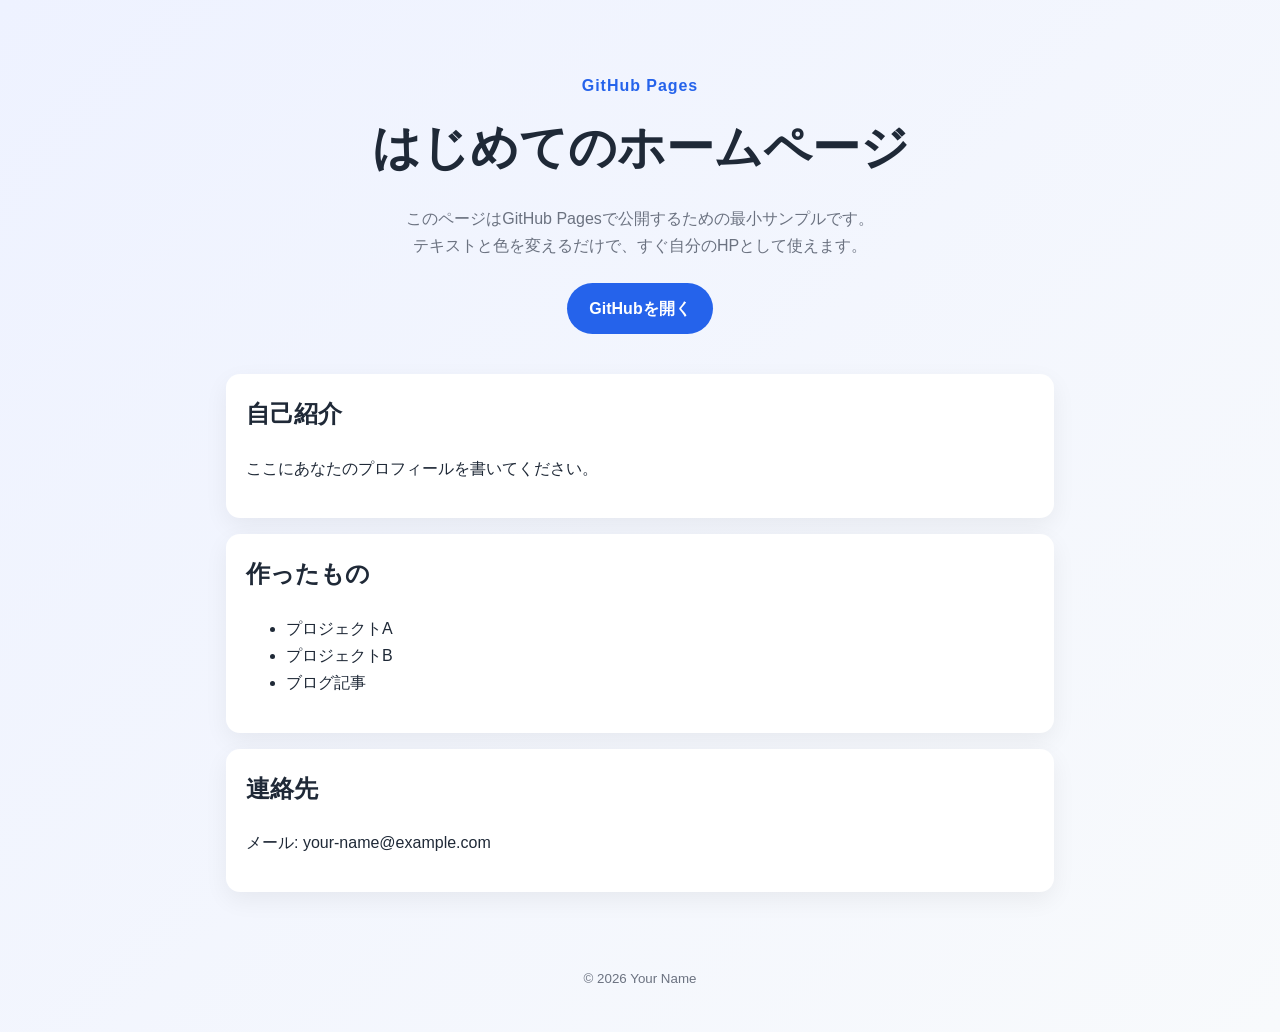
==== index.html @ 11715380 "Initial homepage" ====
﻿<!doctype html>
<html lang="ja">
  <head>
    <meta charset="UTF-8" />
    <meta name="viewport" content="width=device-width, initial-scale=1.0" />
    <title>My GitHub Pages Site</title>
    <meta name="description" content="GitHub Pagesで公開したシンプルなホームページ" />
    <link rel="stylesheet" href="styles.css" />
  </head>
  <body>
    <header class="hero">
      <p class="eyebrow">GitHub Pages</p>
      <h1>はじめてのホームページ</h1>
      <p class="lead">
        このページはGitHub Pagesで公開するための最小サンプルです。<br />
        テキストと色を変えるだけで、すぐ自分のHPとして使えます。
      </p>
      <a class="button" href="https://github.com" target="_blank" rel="noreferrer">GitHubを開く</a>
    </header>

    <main class="container">
      <section>
        <h2>自己紹介</h2>
        <p>ここにあなたのプロフィールを書いてください。</p>
      </section>

      <section>
        <h2>作ったもの</h2>
        <ul>
          <li>プロジェクトA</li>
          <li>プロジェクトB</li>
          <li>ブログ記事</li>
        </ul>
      </section>

      <section>
        <h2>連絡先</h2>
        <p>メール: your-name@example.com</p>
      </section>
    </main>

    <footer>
      <small>© 2026 Your Name</small>
    </footer>
  </body>
</html>
---- styles.css ----
﻿:root {
  --bg: #f4f7ff;
  --card: #ffffff;
  --text: #1f2937;
  --muted: #6b7280;
  --accent: #2563eb;
}

* {
  box-sizing: border-box;
}

body {
  margin: 0;
  font-family: "Segoe UI", "Hiragino Kaku Gothic ProN", Meiryo, sans-serif;
  color: var(--text);
  background: linear-gradient(135deg, #eef2ff, #f8fafc);
  line-height: 1.7;
}

.hero {
  text-align: center;
  padding: 72px 16px 40px;
}

.eyebrow {
  color: var(--accent);
  margin: 0;
  font-weight: 700;
  letter-spacing: 0.06em;
}

h1 {
  margin: 8px 0 16px;
  font-size: clamp(2rem, 5vw, 3rem);
}

.lead {
  color: var(--muted);
  margin: 0 auto 24px;
  max-width: 700px;
}

.button {
  display: inline-block;
  background: var(--accent);
  color: #fff;
  text-decoration: none;
  border-radius: 999px;
  padding: 12px 22px;
  font-weight: 600;
}

.container {
  max-width: 860px;
  margin: 0 auto;
  padding: 0 16px 48px;
  display: grid;
  gap: 16px;
}

section {
  background: var(--card);
  border-radius: 14px;
  padding: 20px;
  box-shadow: 0 8px 24px rgba(0, 0, 0, 0.06);
}

h2 {
  margin-top: 0;
}

footer {
  text-align: center;
  color: var(--muted);
  padding: 24px 16px 40px;
}
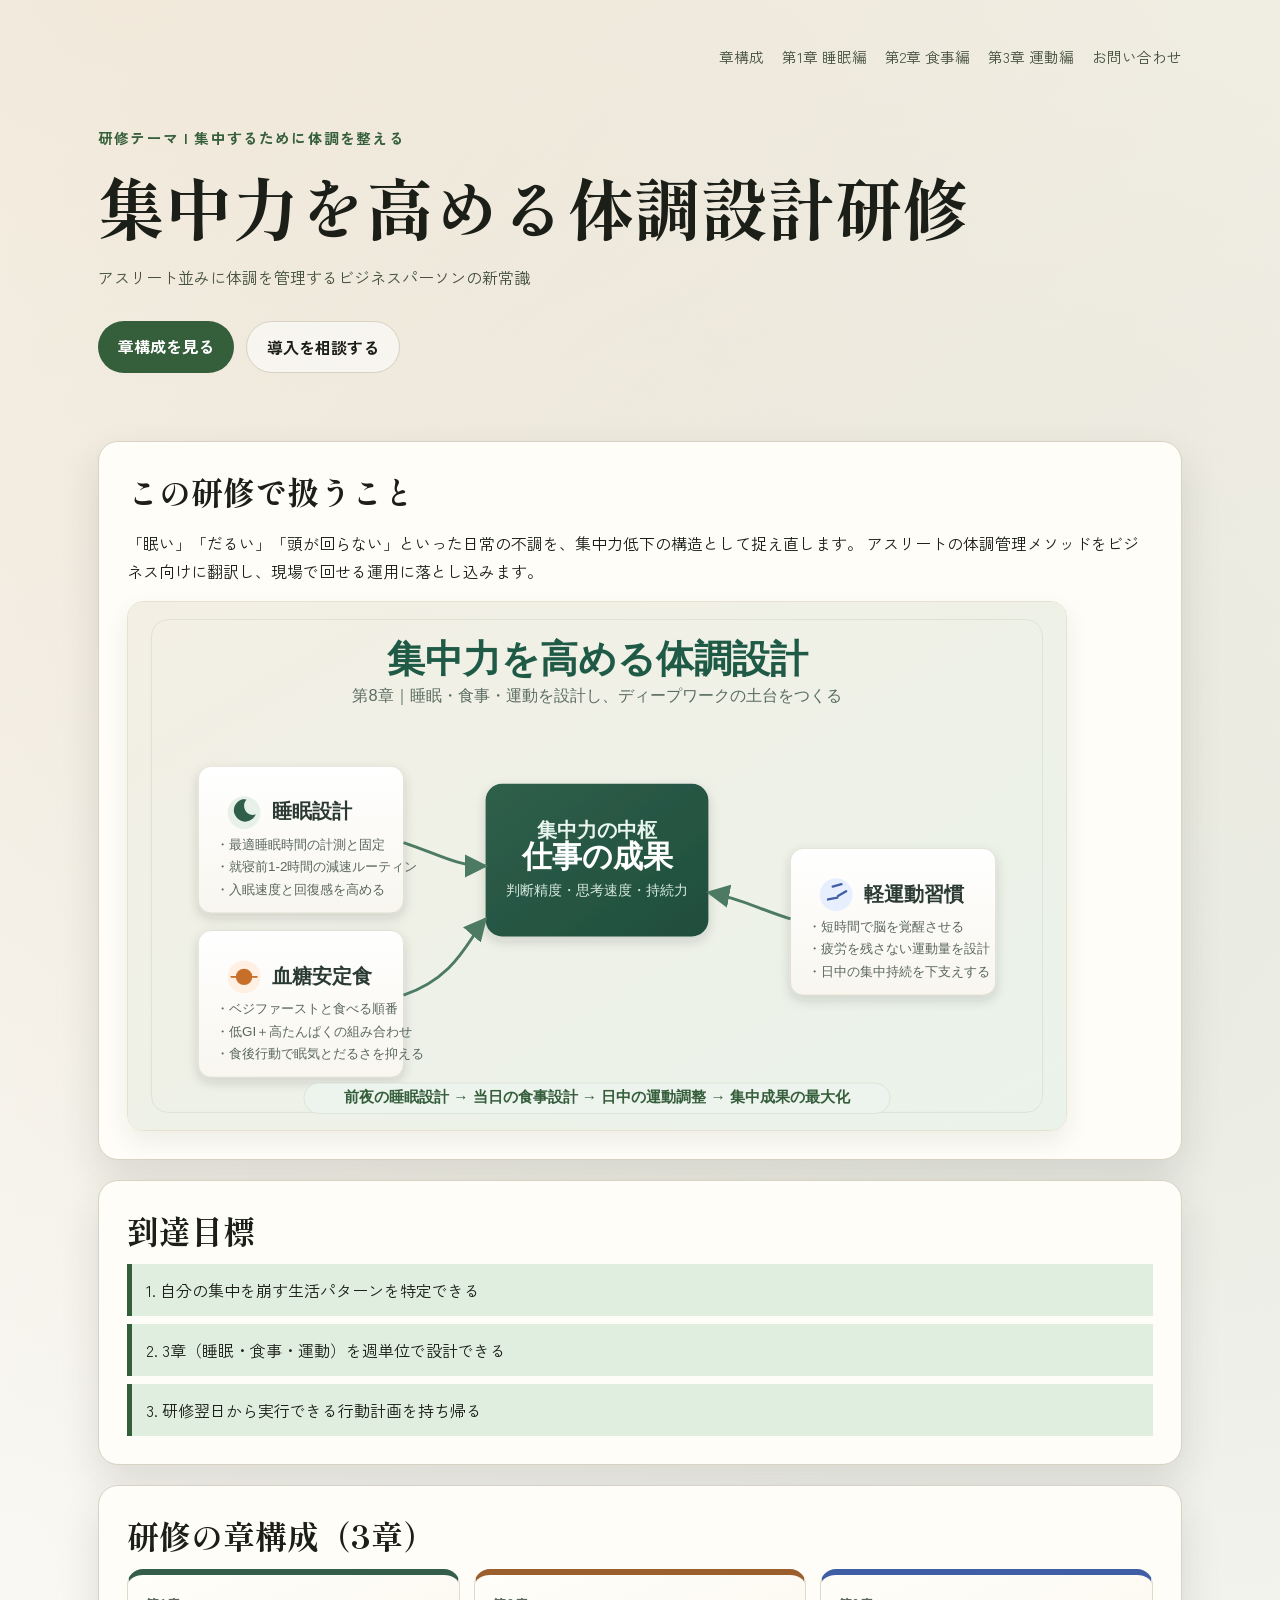
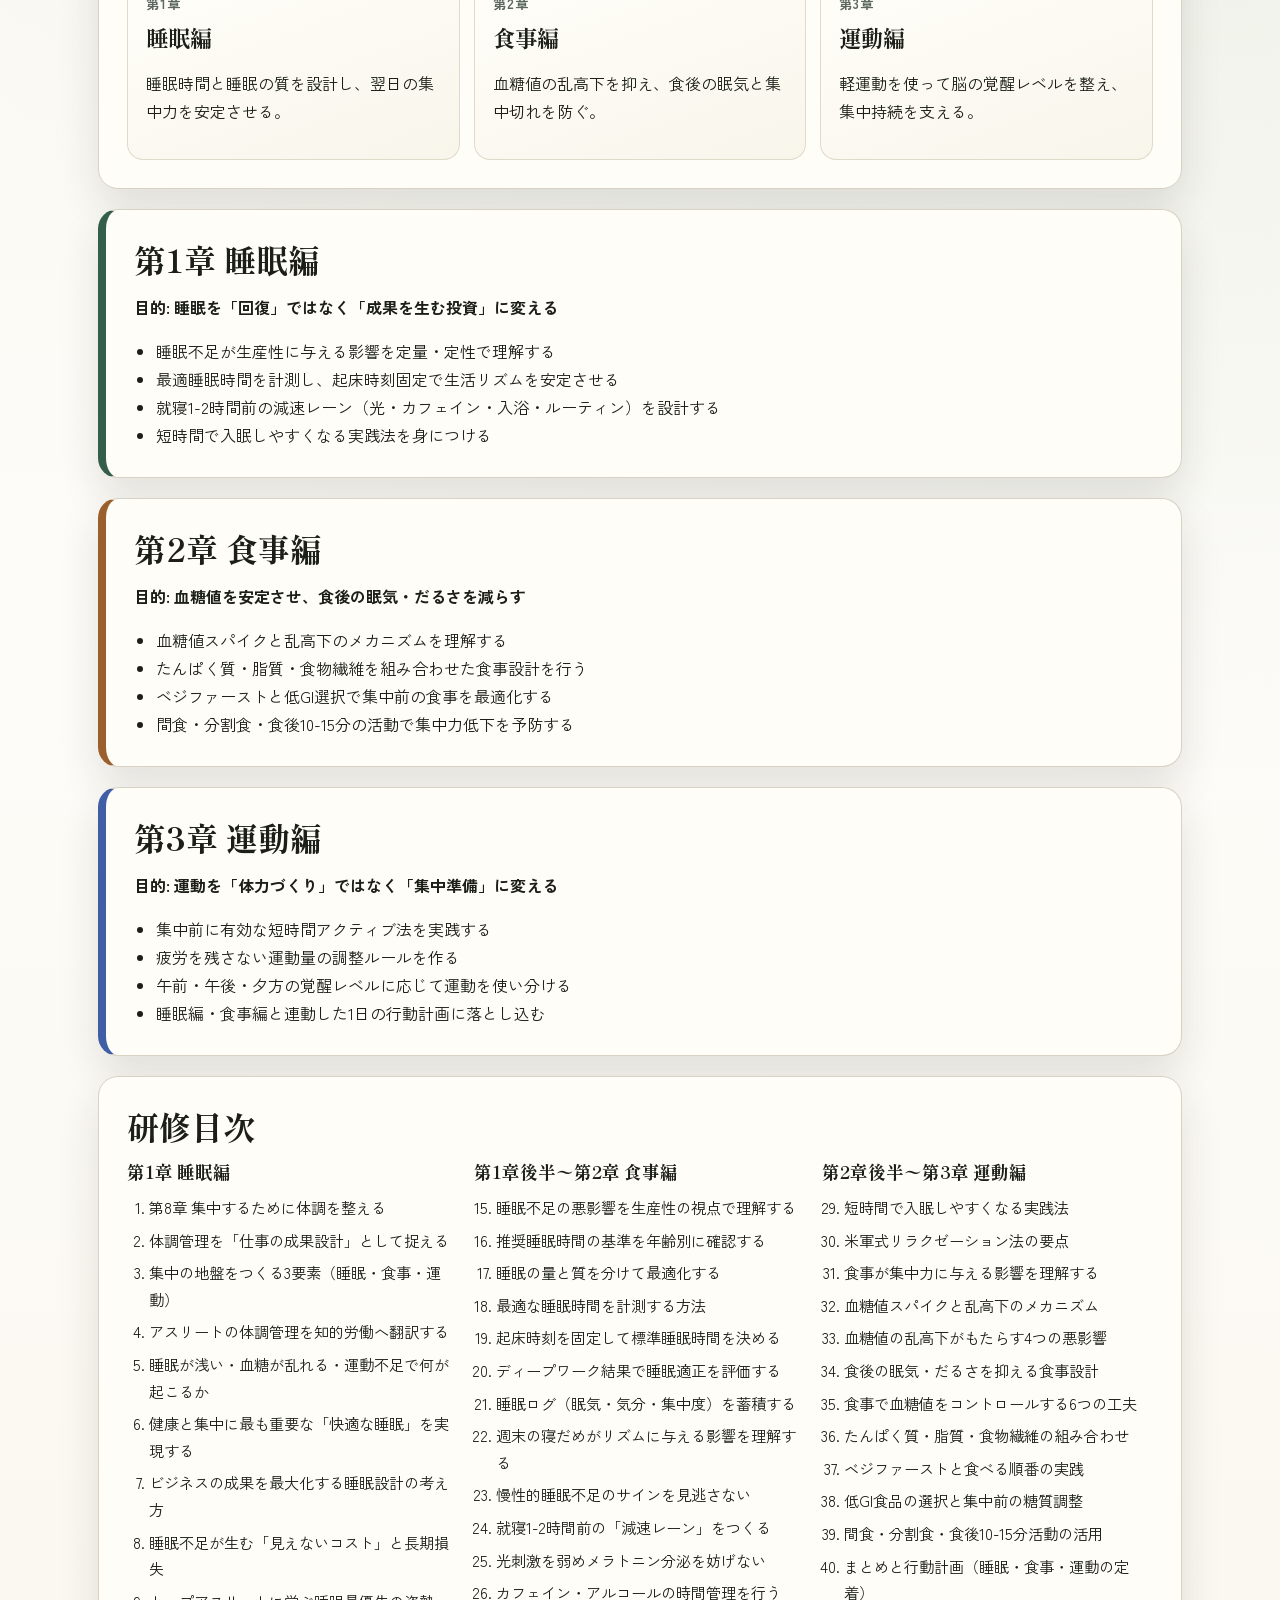
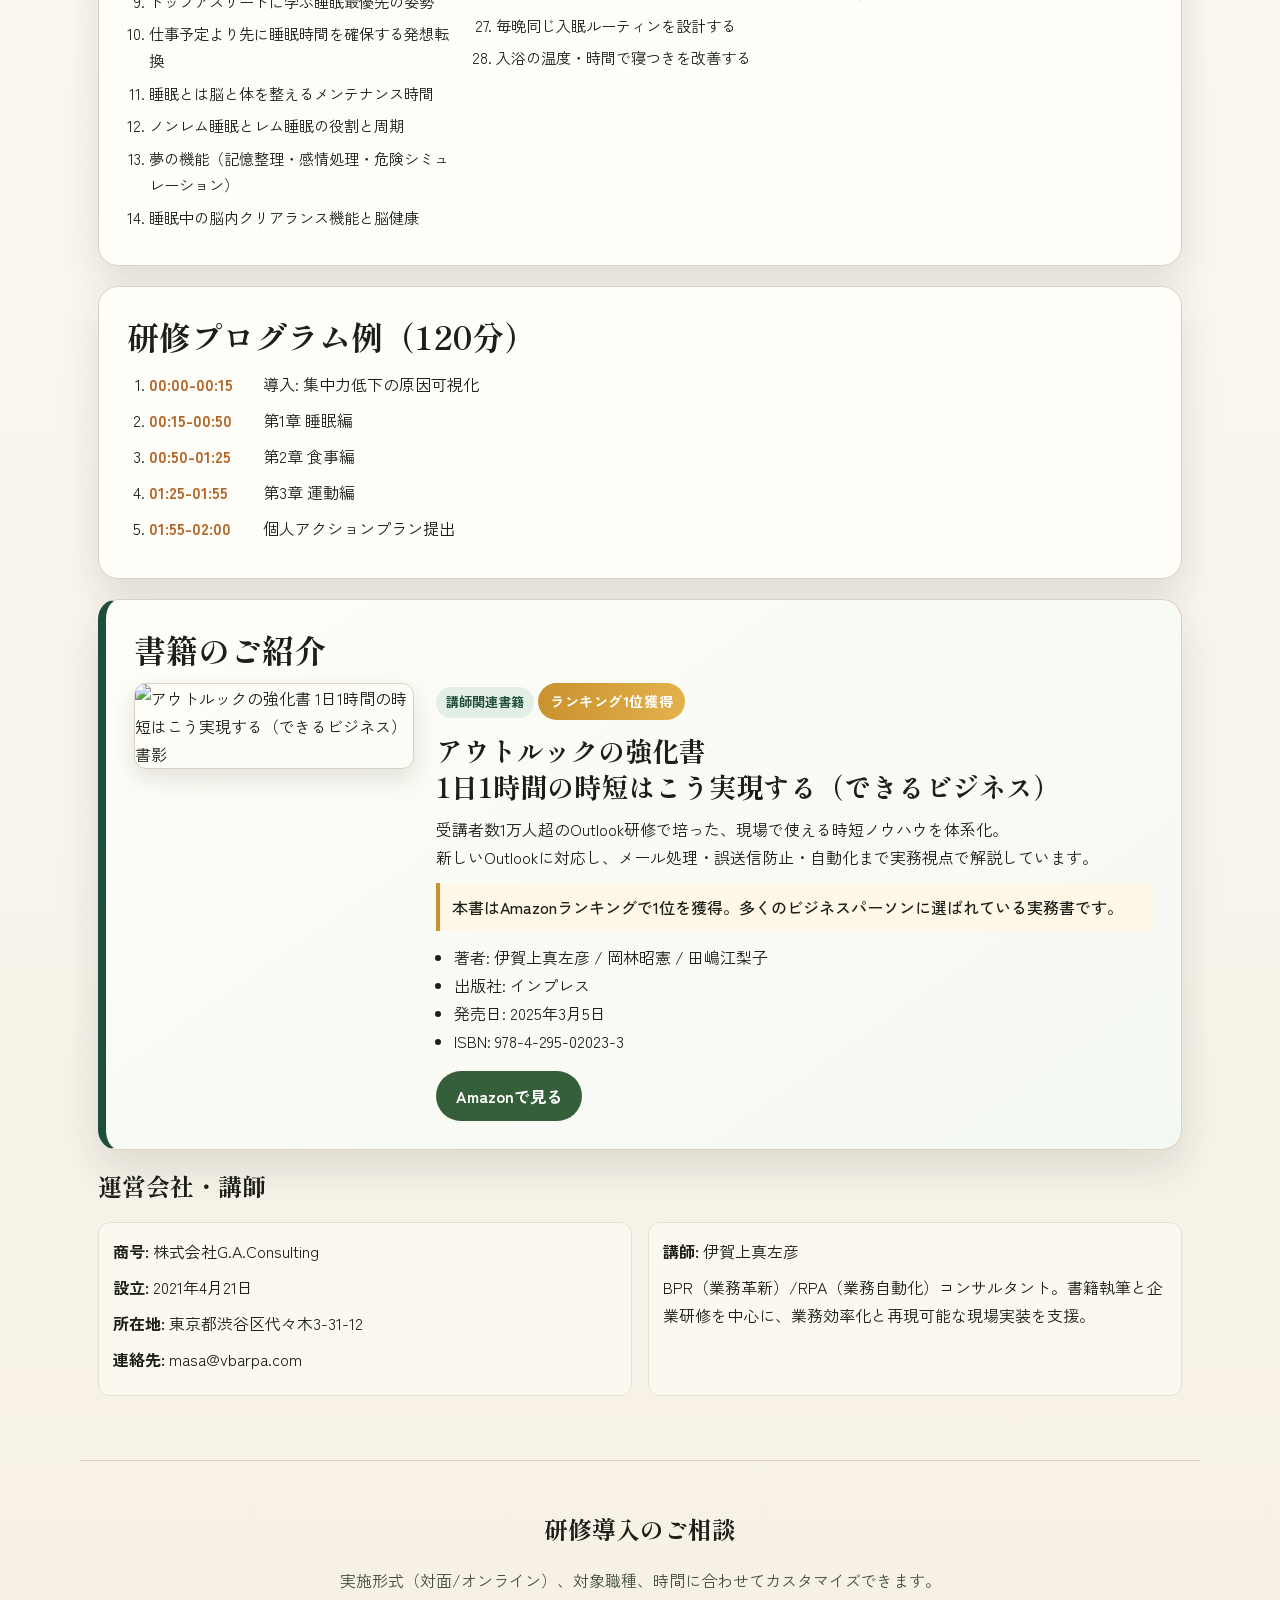
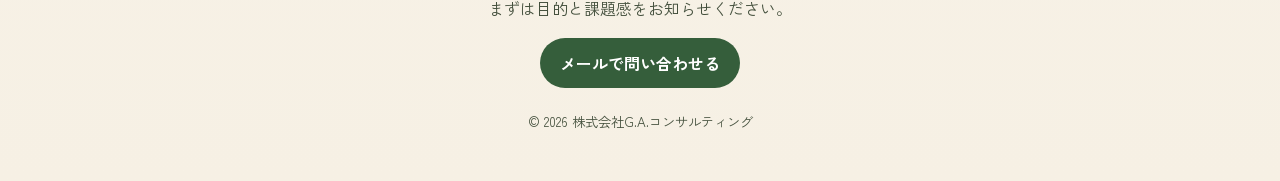
==== commit 880e9c6b: "Update training site structure, visuals, and book promotion" ====
--- a/index.html
+++ b/index.html
@@ -3,44 +3,252 @@
   <head>
     <meta charset="UTF-8" />
     <meta name="viewport" content="width=device-width, initial-scale=1.0" />
-    <title>My GitHub Pages Site</title>
-    <meta name="description" content="GitHub Pagesで公開したシンプルなホームページ" />
+    <title>集中力を高め、仕事と勉強の効率を最大5倍に上げる体調管理のテクニック</title>
+    <meta
+      name="description"
+      content="アスリート並みに体調を管理するビジネスパーソンの新常識"
+    />
+    <link rel="preconnect" href="https://fonts.googleapis.com" />
+    <link rel="preconnect" href="https://fonts.gstatic.com" crossorigin />
+    <link
+      href="https://fonts.googleapis.com/css2?family=Shippori+Mincho:wght@500;700&family=Zen+Kaku+Gothic+New:wght@400;500;700&display=swap"
+      rel="stylesheet"
+    />
     <link rel="stylesheet" href="styles.css" />
   </head>
   <body>
     <header class="hero">
-      <p class="eyebrow">GitHub Pages</p>
-      <h1>はじめてのホームページ</h1>
+      <nav class="top-nav">
+        <a href="#structure">章構成</a>
+        <a href="#chapter1">第1章 睡眠編</a>
+        <a href="#chapter2">第2章 食事編</a>
+        <a href="#chapter3">第3章 運動編</a>
+        <a href="#apply">お問い合わせ</a>
+      </nav>
+      <p class="eyebrow">研修テーマ | 集中するために体調を整える</p>
+      <h1>集中力を高める体調設計研修</h1>
       <p class="lead">
-        このページはGitHub Pagesで公開するための最小サンプルです。<br />
-        テキストと色を変えるだけで、すぐ自分のHPとして使えます。
+        アスリート並みに体調を管理するビジネスパーソンの新常識<br />
+        
       </p>
-      <a class="button" href="https://github.com" target="_blank" rel="noreferrer">GitHubを開く</a>
+      <div class="hero-actions">
+        <a class="button primary" href="#structure">章構成を見る</a>
+        <a class="button ghost" href="#apply">導入を相談する</a>
+      </div>
     </header>
 
-    <main class="container">
-      <section>
-        <h2>自己紹介</h2>
-        <p>ここにあなたのプロフィールを書いてください。</p>
-      </section>
-
-      <section>
-        <h2>作ったもの</h2>
+
+
+    <main>
+      <section class="section intro">
+        <h2>この研修で扱うこと</h2>
+        <p>
+          「眠い」「だるい」「頭が回らない」といった日常の不調を、集中力低下の構造として捉え直します。
+          アスリートの体調管理メソッドをビジネス向けに翻訳し、現場で回せる運用に落とし込みます。
+        </p>
+        <figure class="hero-illustration">
+          <img src="training-illustration.svg" alt="睡眠・食事・運動を整えて集中力を高める研修のイメージ" />
+        </figure>
+      </section>
+
+      <section class="section outcomes" id="outcomes">
+        <h2>到達目標</h2>
+        <div class="outcome-list">
+          <p>1. 自分の集中を崩す生活パターンを特定できる</p>
+          <p>2. 3章（睡眠・食事・運動）を週単位で設計できる</p>
+          <p>3. 研修翌日から実行できる行動計画を持ち帰る</p>
+        </div>
+      </section>
+
+
+
+
+
+      <section class="section structure" id="structure">
+        <h2>研修の章構成（3章）</h2>
+        <div class="chapter-map-grid">
+          <article class="chapter-map sleep">
+            <p class="chapter-no">第1章</p>
+            <h3>睡眠編</h3>
+            <p>睡眠時間と睡眠の質を設計し、翌日の集中力を安定させる。</p>
+          </article>
+          <article class="chapter-map meal">
+            <p class="chapter-no">第2章</p>
+            <h3>食事編</h3>
+            <p>血糖値の乱高下を抑え、食後の眠気と集中切れを防ぐ。</p>
+          </article>
+          <article class="chapter-map move">
+            <p class="chapter-no">第3章</p>
+            <h3>運動編</h3>
+            <p>軽運動を使って脳の覚醒レベルを整え、集中持続を支える。</p>
+          </article>
+        </div>
+      </section>
+
+      <section class="section chapter-section sleep" id="chapter1">
+        <h2>第1章 睡眠編</h2>
+        <p class="chapter-goal">目的: 睡眠を「回復」ではなく「成果を生む投資」に変える</p>
         <ul>
-          <li>プロジェクトA</li>
-          <li>プロジェクトB</li>
-          <li>ブログ記事</li>
+          <li>睡眠不足が生産性に与える影響を定量・定性で理解する</li>
+          <li>最適睡眠時間を計測し、起床時刻固定で生活リズムを安定させる</li>
+          <li>就寝1-2時間前の減速レーン（光・カフェイン・入浴・ルーティン）を設計する</li>
+          <li>短時間で入眠しやすくなる実践法を身につける</li>
         </ul>
       </section>
 
-      <section>
-        <h2>連絡先</h2>
-        <p>メール: your-name@example.com</p>
+      <section class="section chapter-section meal" id="chapter2">
+        <h2>第2章 食事編</h2>
+        <p class="chapter-goal">目的: 血糖値を安定させ、食後の眠気・だるさを減らす</p>
+        <ul>
+          <li>血糖値スパイクと乱高下のメカニズムを理解する</li>
+          <li>たんぱく質・脂質・食物繊維を組み合わせた食事設計を行う</li>
+          <li>ベジファーストと低GI選択で集中前の食事を最適化する</li>
+          <li>間食・分割食・食後10-15分の活動で集中力低下を予防する</li>
+        </ul>
+      </section>
+
+      <section class="section chapter-section move" id="chapter3">
+        <h2>第3章 運動編</h2>
+        <p class="chapter-goal">目的: 運動を「体力づくり」ではなく「集中準備」に変える</p>
+        <ul>
+          <li>集中前に有効な短時間アクティブ法を実践する</li>
+          <li>疲労を残さない運動量の調整ルールを作る</li>
+          <li>午前・午後・夕方の覚醒レベルに応じて運動を使い分ける</li>
+          <li>睡眠編・食事編と連動した1日の行動計画に落とし込む</li>
+        </ul>
+      </section>
+
+      <section class="section toc" id="toc">
+        <h2>研修目次</h2>
+        <div class="toc-grid">
+          <div>
+            <h3>第1章 睡眠編</h3>
+            <ol>
+              <li>第8章 集中するために体調を整える</li>
+              <li>体調管理を「仕事の成果設計」として捉える</li>
+              <li>集中の地盤をつくる3要素（睡眠・食事・運動）</li>
+              <li>アスリートの体調管理を知的労働へ翻訳する</li>
+              <li>睡眠が浅い・血糖が乱れる・運動不足で何が起こるか</li>
+              <li>健康と集中に最も重要な「快適な睡眠」を実現する</li>
+              <li>ビジネスの成果を最大化する睡眠設計の考え方</li>
+              <li>睡眠不足が生む「見えないコスト」と長期損失</li>
+              <li>トップアスリートに学ぶ睡眠最優先の姿勢</li>
+              <li>仕事予定より先に睡眠時間を確保する発想転換</li>
+              <li>睡眠とは脳と体を整えるメンテナンス時間</li>
+              <li>ノンレム睡眠とレム睡眠の役割と周期</li>
+              <li>夢の機能（記憶整理・感情処理・危険シミュレーション）</li>
+              <li>睡眠中の脳内クリアランス機能と脳健康</li>
+            </ol>
+          </div>
+          <div>
+            <h3>第1章後半〜第2章 食事編</h3>
+            <ol start="15">
+              <li>睡眠不足の悪影響を生産性の視点で理解する</li>
+              <li>推奨睡眠時間の基準を年齢別に確認する</li>
+              <li>睡眠の量と質を分けて最適化する</li>
+              <li>最適な睡眠時間を計測する方法</li>
+              <li>起床時刻を固定して標準睡眠時間を決める</li>
+              <li>ディープワーク結果で睡眠適正を評価する</li>
+              <li>睡眠ログ（眠気・気分・集中度）を蓄積する</li>
+              <li>週末の寝だめがリズムに与える影響を理解する</li>
+              <li>慢性的睡眠不足のサインを見逃さない</li>
+              <li>就寝1-2時間前の「減速レーン」をつくる</li>
+              <li>光刺激を弱めメラトニン分泌を妨げない</li>
+              <li>カフェイン・アルコールの時間管理を行う</li>
+              <li>毎晩同じ入眠ルーティンを設計する</li>
+              <li>入浴の温度・時間で寝つきを改善する</li>
+            </ol>
+          </div>
+          <div>
+            <h3>第2章後半〜第3章 運動編</h3>
+            <ol start="29">
+              <li>短時間で入眠しやすくなる実践法</li>
+              <li>米軍式リラクゼーション法の要点</li>
+              <li>食事が集中力に与える影響を理解する</li>
+              <li>血糖値スパイクと乱高下のメカニズム</li>
+              <li>血糖値の乱高下がもたらす4つの悪影響</li>
+              <li>食後の眠気・だるさを抑える食事設計</li>
+              <li>食事で血糖値をコントロールする6つの工夫</li>
+              <li>たんぱく質・脂質・食物繊維の組み合わせ</li>
+              <li>ベジファーストと食べる順番の実践</li>
+              <li>低GI食品の選択と集中前の糖質調整</li>
+              <li>間食・分割食・食後10-15分活動の活用</li>
+              <li>まとめと行動計画（睡眠・食事・運動の定着）</li>
+            </ol>
+          </div>
+        </div>
+      </section>
+
+
+
+      <section class="section schedule">
+        <h2>研修プログラム例（120分）</h2>
+        <ol>
+          <li><span>00:00-00:15</span> 導入: 集中力低下の原因可視化</li>
+          <li><span>00:15-00:50</span> 第1章 睡眠編</li>
+          <li><span>00:50-01:25</span> 第2章 食事編</li>
+          <li><span>01:25-01:55</span> 第3章 運動編</li>
+          <li><span>01:55-02:00</span> 個人アクションプラン提出</li>
+        </ol>
+      </section>
+      <section class="section book-promo" id="book">
+        <h2>書籍のご紹介</h2>
+        <div class="book-grid">
+          <div class="book-cover">
+            <img
+              src="https://img.ips.co.jp/ij/24/1124101061/1124101061-520x.jpg"
+              alt="アウトルックの強化書 1日1時間の時短はこう実現する（できるビジネス）書影"
+            />
+          </div>
+          <div class="book-body">
+            <p class="book-label">講師関連書籍</p>
+            <p class="book-rank">ランキング1位獲得</p>
+            <h3>アウトルックの強化書<br />1日1時間の時短はこう実現する（できるビジネス）</h3>
+            <p>
+              受講者数1万人超のOutlook研修で培った、現場で使える時短ノウハウを体系化。<br />
+              新しいOutlookに対応し、メール処理・誤送信防止・自動化まで実務視点で解説しています。
+            </p>
+            <p class="book-rank-note">本書はAmazonランキングで1位を獲得。多くのビジネスパーソンに選ばれている実務書です。</p>
+            <ul>
+              <li>著者: 伊賀上真左彦 / 岡林昭憲 / 田嶋江梨子</li>
+              <li>出版社: インプレス</li>
+              <li>発売日: 2025年3月5日</li>
+              <li>ISBN: 978-4-295-02023-3</li>
+            </ul>
+            <a class="button primary" href="https://www.amazon.co.jp/dp/4295020230" target="_blank" rel="noreferrer">Amazonで見る</a>
+          </div>
+        </div>
+      </section>
+
+        <h2>運営会社・講師</h2>
+        <div class="company-grid">
+          <div>
+            <p><strong>商号:</strong> 株式会社G.A.Consulting</p>
+            <p><strong>設立:</strong> 2021年4月21日</p>
+            <p><strong>所在地:</strong> 東京都渋谷区代々木3-31-12</p>
+            <p><strong>連絡先:</strong> masa@vbarpa.com</p>
+          </div>
+          <div>
+            <p><strong>講師:</strong> 伊賀上真左彦</p>
+            <p>
+              BPR（業務革新）/RPA（業務自動化）コンサルタント。書籍執筆と企業研修を中心に、業務効率化と再現可能な現場実装を支援。
+            </p>
+          </div>
+        </div>
       </section>
     </main>
 
-    <footer>
-      <small>© 2026 Your Name</small>
+    <footer class="footer" id="apply">
+      <h2>研修導入のご相談</h2>
+      <p>
+        実施形式（対面/オンライン）、対象職種、時間に合わせてカスタマイズできます。<br />
+        まずは目的と課題感をお知らせください。
+      </p>
+      <a class="button primary" href="mailto:masa@vbarpa.com">メールで問い合わせる</a>
+      <small>© 2026 株式会社G.A.コンサルティング</small>
     </footer>
   </body>
 </html>
+
+
+
--- a/styles.css
+++ b/styles.css
@@ -1,77 +1,364 @@
 ﻿:root {
-  --bg: #f4f7ff;
-  --card: #ffffff;
-  --text: #1f2937;
-  --muted: #6b7280;
-  --accent: #2563eb;
+  --ink: #1b1f18;
+  --soft-ink: #44503d;
+  --card: #fffdf7;
+  --line: #d7d2c3;
+  --accent: #355e3b;
+  --accent-light: #e0eedf;
+  --sleep: #345d4a;
+  --meal: #9a5f2d;
+  --move: #3f5ea6;
+  --shadow: 0 18px 40px rgba(30, 35, 24, 0.12);
 }
 
 * {
   box-sizing: border-box;
 }
 
+html {
+  scroll-behavior: smooth;
+}
+
 body {
   margin: 0;
-  font-family: "Segoe UI", "Hiragino Kaku Gothic ProN", Meiryo, sans-serif;
-  color: var(--text);
-  background: linear-gradient(135deg, #eef2ff, #f8fafc);
-  line-height: 1.7;
+  font-family: "Zen Kaku Gothic New", "Hiragino Kaku Gothic ProN", Meiryo, sans-serif;
+  color: var(--ink);
+  background:
+    radial-gradient(circle at 10% 0%, rgba(199, 111, 40, 0.08), transparent 30%),
+    radial-gradient(circle at 90% 20%, rgba(53, 94, 59, 0.08), transparent 34%),
+    linear-gradient(180deg, #f5f3ea 0%, #fdfcf8 45%, #f6f0e4 100%);
+  line-height: 1.75;
 }
 
 .hero {
-  text-align: center;
-  padding: 72px 16px 40px;
+  max-width: 1120px;
+  margin: 20px auto 0;
+  padding: 24px 18px 68px;
+}
+
+.top-nav {
+  display: flex;
+  gap: 18px;
+  justify-content: flex-end;
+  flex-wrap: wrap;
+  margin-bottom: 54px;
+}
+
+.top-nav a {
+  color: var(--soft-ink);
+  text-decoration: none;
+  font-size: 0.92rem;
+  border-bottom: 1px solid transparent;
+  transition: border-color 0.25s ease;
+}
+
+.top-nav a:hover {
+  border-color: var(--soft-ink);
 }
 
 .eyebrow {
+  margin: 0;
   color: var(--accent);
-  margin: 0;
-  font-weight: 700;
-  letter-spacing: 0.06em;
+  font-size: 0.92rem;
+  letter-spacing: 0.08em;
+  font-weight: 700;
+}
+
+h1,
+h2,
+h3 {
+  font-family: "Shippori Mincho", "Yu Mincho", serif;
+  line-height: 1.35;
 }
 
 h1 {
-  margin: 8px 0 16px;
-  font-size: clamp(2rem, 5vw, 3rem);
+  margin: 10px 0 12px;
+  font-size: clamp(2rem, 6vw, 4.2rem);
 }
 
 .lead {
-  color: var(--muted);
-  margin: 0 auto 24px;
-  max-width: 700px;
+  max-width: 760px;
+  margin: 0 0 30px;
+  color: var(--soft-ink);
+}
+
+.hero-actions {
+  display: flex;
+  gap: 12px;
+  flex-wrap: wrap;
 }
 
 .button {
   display: inline-block;
+  padding: 11px 20px;
+  border-radius: 999px;
+  text-decoration: none;
+  font-weight: 700;
+}
+
+.button.primary {
   background: var(--accent);
   color: #fff;
-  text-decoration: none;
+}
+
+.button.ghost {
+  border: 1px solid var(--line);
+  color: var(--ink);
+  background: rgba(255, 255, 255, 0.55);
+}
+
+main {
+  max-width: 1120px;
+  margin: 0 auto;
+  padding: 0 18px 64px;
+}
+
+.section {
+  background: var(--card);
+  border: 1px solid var(--line);
+  border-radius: 20px;
+  padding: 28px;
+  margin-bottom: 20px;
+  box-shadow: var(--shadow);
+}
+
+.section h2 {
+  margin: 0 0 12px;
+  font-size: clamp(1.4rem, 3vw, 2rem);
+}
+
+.hero-illustration {
+  margin: 16px 0 0;
+}
+
+.hero-illustration img {
+  width: 100%;
+  max-width: 940px;
+  display: block;
+  border-radius: 16px;
+  border: 1px solid #e7e1cf;
+  box-shadow: 0 10px 24px rgba(30, 35, 24, 0.08);
+}
+
+.chapter-map-grid {
+  display: grid;
+  grid-template-columns: repeat(3, minmax(0, 1fr));
+  gap: 14px;
+}
+
+.chapter-map {
+  border-radius: 16px;
+  padding: 18px;
+  border: 1px solid #e0dacb;
+  background: linear-gradient(160deg, #fffef9 0%, #f8f5eb 100%);
+}
+
+.chapter-map.sleep {
+  border-top: 6px solid var(--sleep);
+}
+
+.chapter-map.meal {
+  border-top: 6px solid var(--meal);
+}
+
+.chapter-map.move {
+  border-top: 6px solid var(--move);
+}
+
+.chapter-no {
+  margin: 0;
+  font-size: 0.82rem;
+  font-weight: 700;
+  letter-spacing: 0.08em;
+  color: #5c675f;
+}
+
+.chapter-map h3 {
+  margin: 6px 0 8px;
+  font-size: 1.4rem;
+}
+
+.chapter-goal {
+  margin-top: 0;
+  font-weight: 700;
+}
+
+.chapter-section.sleep {
+  border-left: 8px solid var(--sleep);
+}
+
+.chapter-section.meal {
+  border-left: 8px solid var(--meal);
+}
+
+.chapter-section.move {
+  border-left: 8px solid var(--move);
+}
+
+.chapter-section ul,
+.schedule ol,
+.toc ol {
+  margin: 0;
+  padding-left: 22px;
+}
+
+.toc-grid {
+  display: grid;
+  grid-template-columns: repeat(3, minmax(0, 1fr));
+  gap: 16px;
+}
+
+.toc-grid h3 {
+  margin: 0 0 10px;
+  font-size: 1.1rem;
+}
+
+.toc li {
+  margin-bottom: 6px;
+  font-size: 0.95rem;
+}
+
+.outcome-list {
+  display: grid;
+  gap: 8px;
+}
+
+.outcome-list p {
+  margin: 0;
+  padding: 12px 14px;
+  border-left: 5px solid var(--accent);
+  background: var(--accent-light);
+}
+
+.schedule li {
+  margin-bottom: 8px;
+}
+
+.schedule span {
+  display: inline-block;
+  min-width: 110px;
+  font-weight: 700;
+  color: #b2662a;
+}
+
+.company-grid {
+  display: grid;
+  grid-template-columns: 1fr 1fr;
+  gap: 16px;
+}
+
+.company-grid > div {
+  background: #fbf8ef;
+  border: 1px solid #e7e1cf;
+  border-radius: 12px;
+  padding: 14px;
+}
+
+.company-grid p {
+  margin: 0 0 8px;
+}
+
+.footer {
+  max-width: 1120px;
+  margin: 0 auto 26px;
+  padding: 32px 18px 22px;
+  border-top: 1px solid var(--line);
+  text-align: center;
+}
+
+.footer p {
+  color: var(--soft-ink);
+}
+
+.footer small {
+  display: block;
+  margin-top: 22px;
+  color: var(--soft-ink);
+}
+
+
+.book-promo {
+  border-left: 8px solid #1f4e3d;
+  background: linear-gradient(145deg, #fffdf7 0%, #f4f8f3 100%);
+}
+
+.book-grid {
+  display: grid;
+  grid-template-columns: 280px 1fr;
+  gap: 22px;
+  align-items: start;
+}
+
+.book-cover img {
+  width: 100%;
+  display: block;
+  border-radius: 12px;
+  border: 1px solid #d7d2c3;
+  box-shadow: 0 10px 24px rgba(30, 35, 24, 0.12);
+}
+
+.book-label {
+  display: inline-block;
+  margin: 0 0 8px;
+  padding: 4px 10px;
   border-radius: 999px;
-  padding: 12px 22px;
-  font-weight: 600;
-}
-
-.container {
-  max-width: 860px;
-  margin: 0 auto;
-  padding: 0 16px 48px;
-  display: grid;
-  gap: 16px;
-}
-
-section {
-  background: var(--card);
-  border-radius: 14px;
-  padding: 20px;
-  box-shadow: 0 8px 24px rgba(0, 0, 0, 0.06);
-}
-
-h2 {
-  margin-top: 0;
-}
-
-footer {
-  text-align: center;
-  color: var(--muted);
-  padding: 24px 16px 40px;
-}
+  background: #e3efe6;
+  color: #1f4e3d;
+  font-size: 0.82rem;
+  font-weight: 700;
+}
+
+.book-body h3 {
+  margin: 0 0 10px;
+  font-size: clamp(1.25rem, 2.3vw, 1.7rem);
+}
+
+.book-body p {
+  margin: 0 0 12px;
+}
+
+.book-body ul {
+  margin: 0 0 16px;
+  padding-left: 18px;
+}
+
+.book-rank {
+  display: inline-block;
+  margin: 0 0 10px;
+  padding: 6px 12px;
+  border-radius: 999px;
+  background: linear-gradient(90deg, #c8922e, #e4b14d);
+  color: #fff;
+  font-size: 0.88rem;
+  font-weight: 700;
+  letter-spacing: 0.04em;
+}
+
+.book-rank-note {
+  margin: 0 0 12px;
+  padding: 10px 12px;
+  border-left: 4px solid #c8922e;
+  background: #fff8e8;
+  font-weight: 500;
+}
+@media (max-width: 980px) {
+  .chapter-map-grid,
+  .toc-grid {
+    grid-template-columns: 1fr;
+  }
+
+  .book-grid,
+  .company-grid {
+    grid-template-columns: 1fr;
+  }
+
+  .top-nav {
+    justify-content: flex-start;
+    margin-bottom: 28px;
+  }
+
+  .schedule span {
+    min-width: 95px;
+  }
+}
+
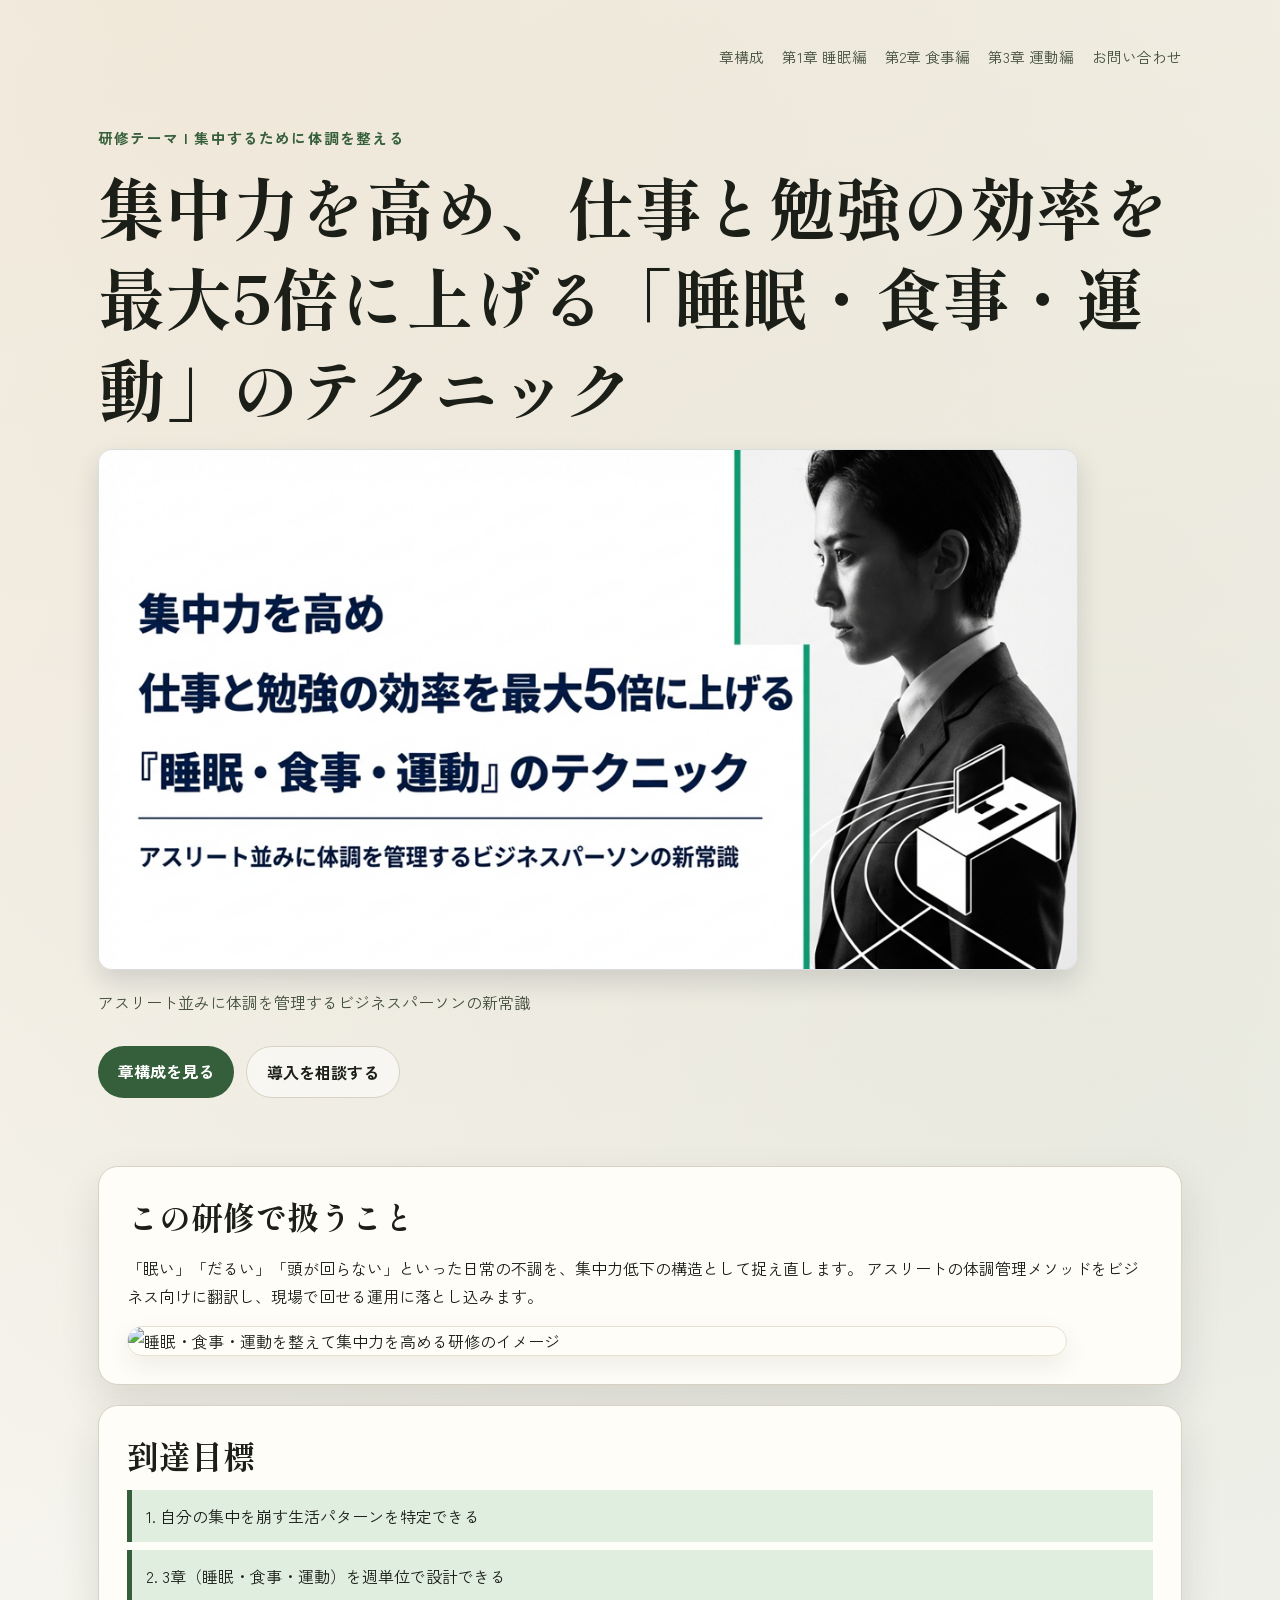
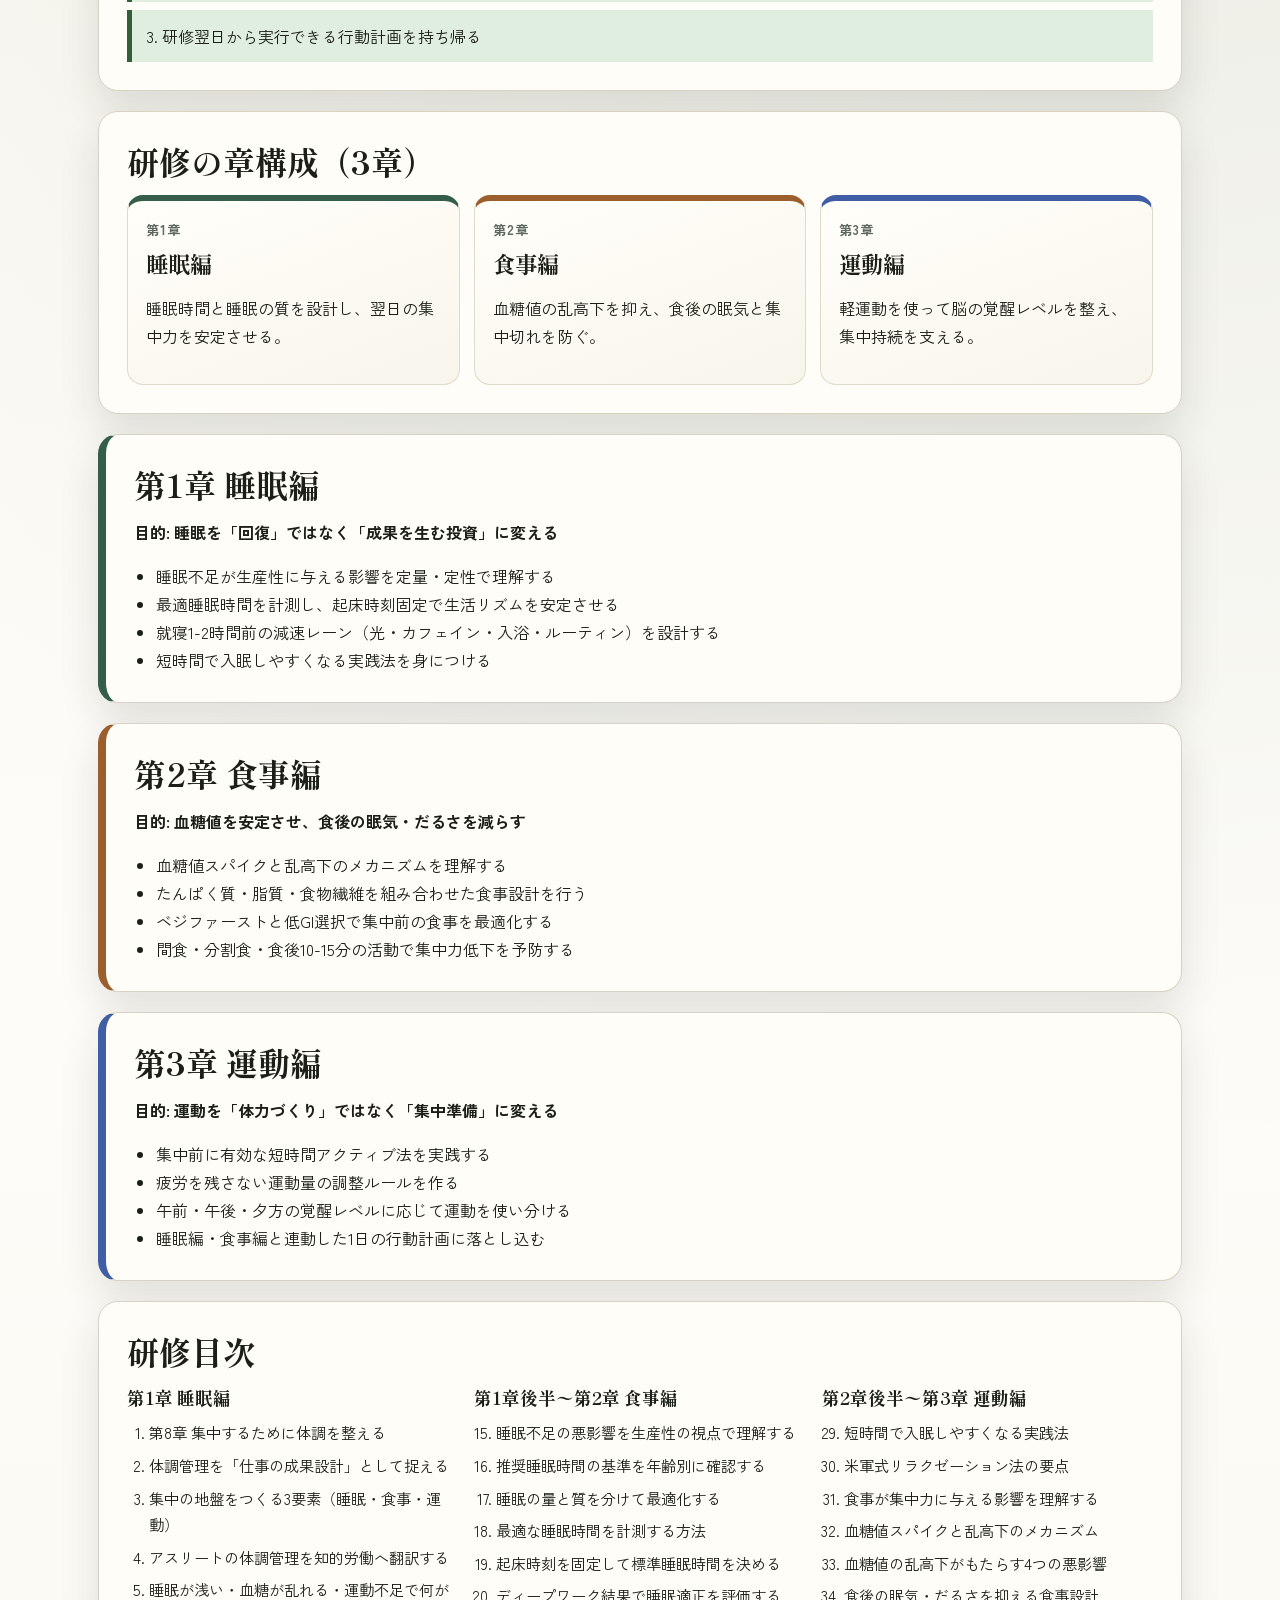
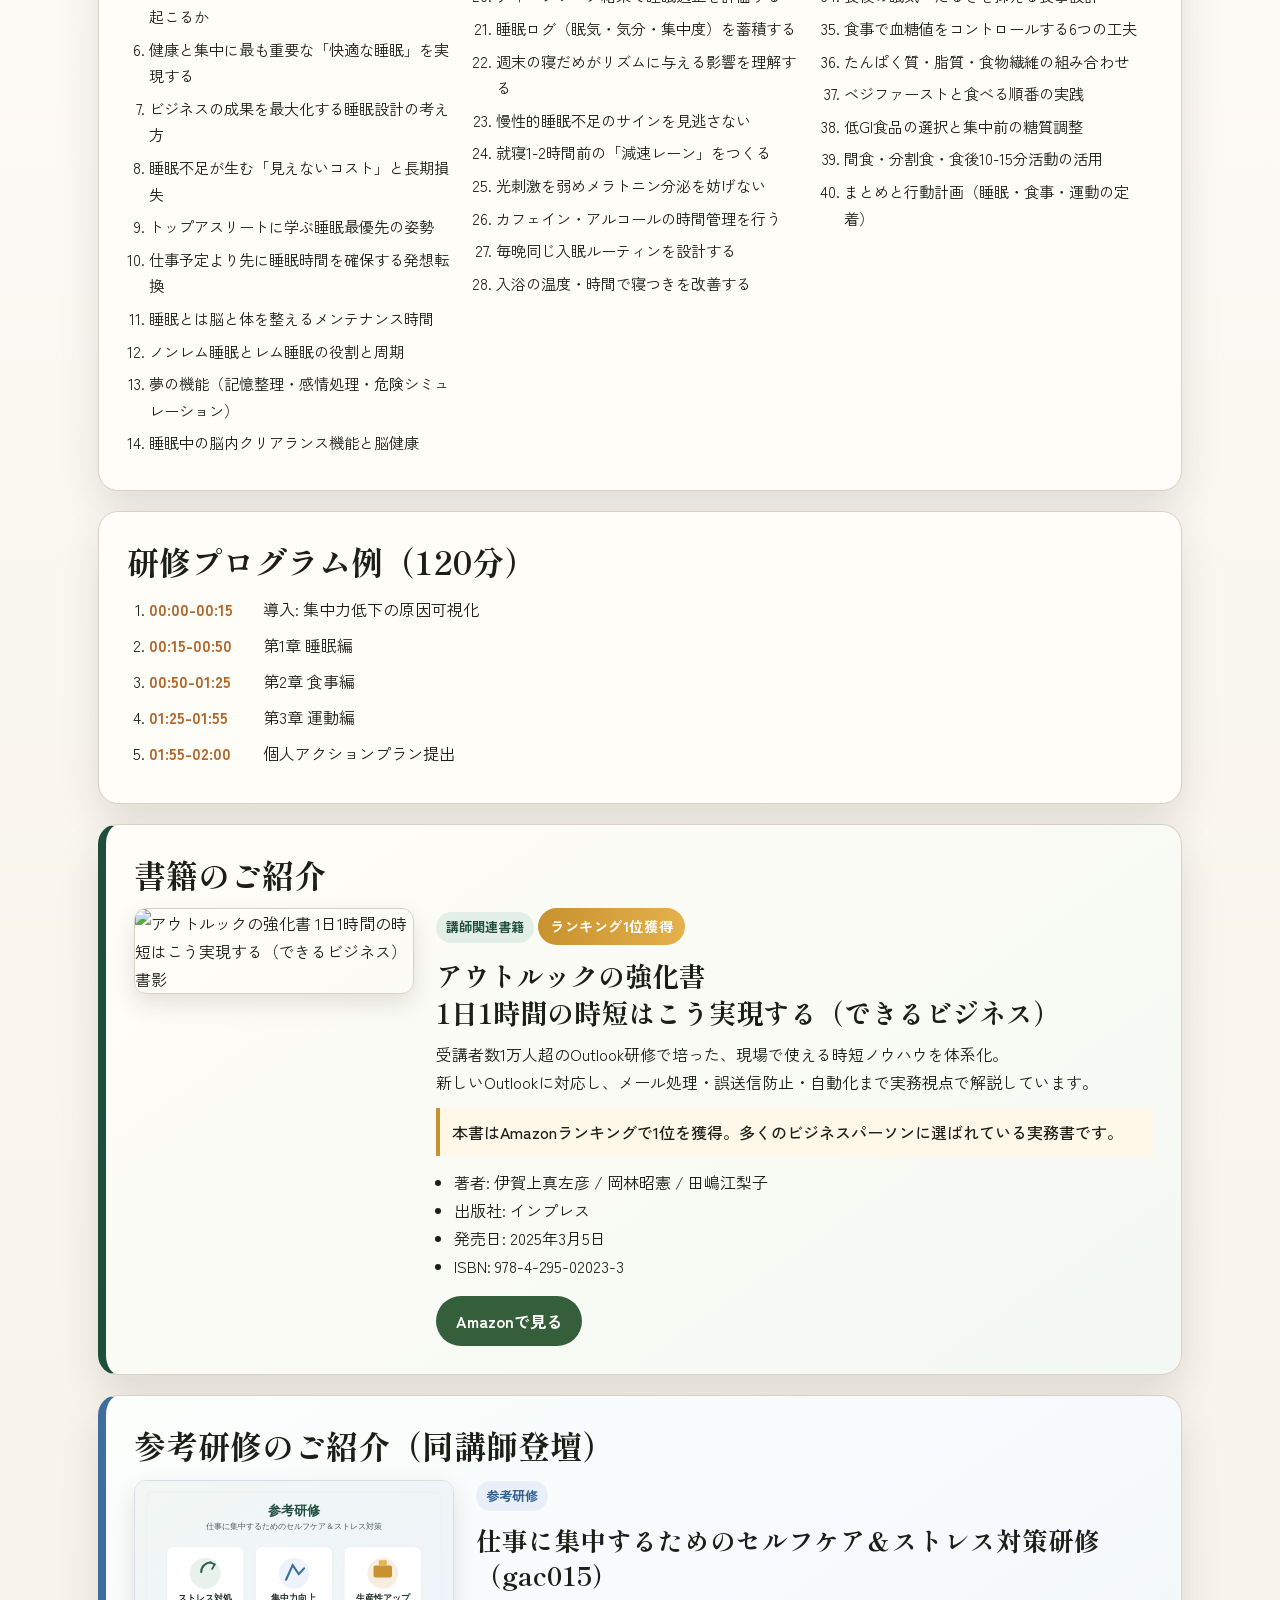
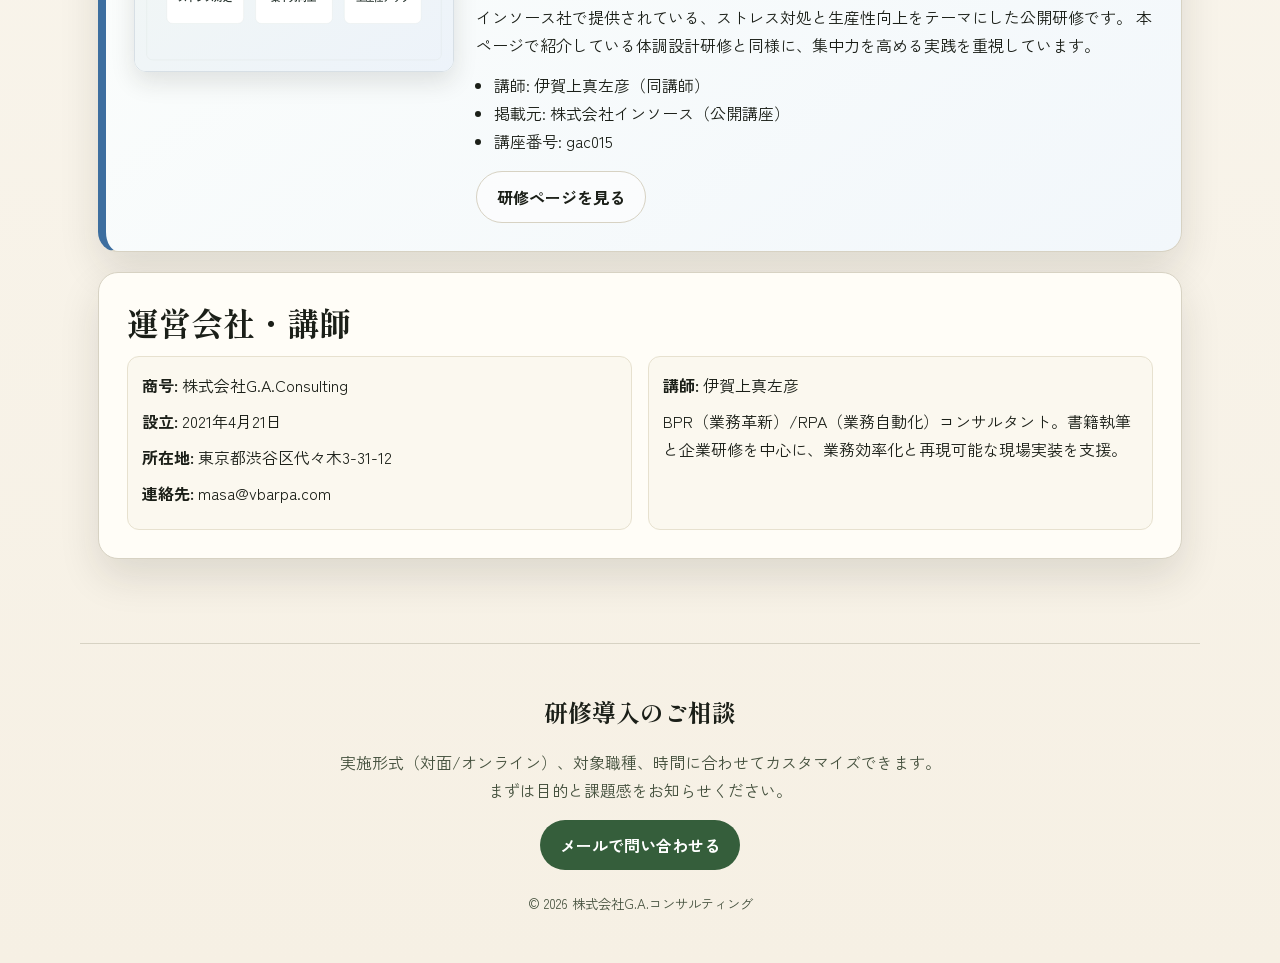
==== commit b9eafc3e: "Update hero image and add reference training section" ====
--- a/index.html
+++ b/index.html
@@ -3,7 +3,8 @@
   <head>
     <meta charset="UTF-8" />
     <meta name="viewport" content="width=device-width, initial-scale=1.0" />
-    <title>集中力を高め、仕事と勉強の効率を最大5倍に上げる体調管理のテクニック</title>
+    <title>集中力を高め、仕事と勉強の効率を</title>
+    <title>”最大5倍”に上げる「睡眠・食事・運動」のテクニック</title>
     <meta
       name="description"
       content="アスリート並みに体調を管理するビジネスパーソンの新常識"
@@ -26,7 +27,10 @@
         <a href="#apply">お問い合わせ</a>
       </nav>
       <p class="eyebrow">研修テーマ | 集中するために体調を整える</p>
-      <h1>集中力を高める体調設計研修</h1>
+            <h1>集中力を高め、仕事と勉強の効率を最大5倍に上げる「睡眠・食事・運動」のテクニック</h1>
+      <figure class="hero-title-image">
+        <img src="hero-title.png" alt="集中力を高める研修のタイトルビジュアル" />
+      </figure>
       <p class="lead">
         アスリート並みに体調を管理するビジネスパーソンの新常識<br />
         
@@ -47,7 +51,7 @@
           アスリートの体調管理メソッドをビジネス向けに翻訳し、現場で回せる運用に落とし込みます。
         </p>
         <figure class="hero-illustration">
-          <img src="training-illustration.svg" alt="睡眠・食事・運動を整えて集中力を高める研修のイメージ" />
+          <img src="hero-title2.png" alt="睡眠・食事・運動を整えて集中力を高める研修のイメージ" />
         </figure>
       </section>
 
@@ -190,8 +194,7 @@
           <li><span>01:25-01:55</span> 第3章 運動編</li>
           <li><span>01:55-02:00</span> 個人アクションプラン提出</li>
         </ol>
-      </section>
-      <section class="section book-promo" id="book">
+      </section>      <section class="section book-promo" id="book">
         <h2>書籍のご紹介</h2>
         <div class="book-grid">
           <div class="book-cover">
@@ -220,6 +223,30 @@
         </div>
       </section>
 
+      <section class="section reference-training" id="reference">
+        <h2>参考研修のご紹介（同講師登壇）</h2>
+        <div class="ref-grid">
+          <div class="ref-visual">
+            <img src="reference-gac015.svg" alt="参考研修：仕事に集中するためのセルフケア＆ストレス対策研修のイメージ" />
+          </div>
+          <div class="ref-body">
+            <p class="ref-label">参考研修</p>
+            <h3>仕事に集中するためのセルフケア＆ストレス対策研修（gac015）</h3>
+            <p>
+              インソース社で提供されている、ストレス対処と生産性向上をテーマにした公開研修です。
+              本ページで紹介している体調設計研修と同様に、集中力を高める実践を重視しています。
+            </p>
+            <ul>
+              <li>講師: 伊賀上真左彦（同講師）</li>
+              <li>掲載元: 株式会社インソース（公開講座）</li>
+              <li>講座番号: gac015</li>
+            </ul>
+            <a class="button ghost" href="https://www.insource.co.jp/bup/gac015.html" target="_blank" rel="noreferrer">研修ページを見る</a>
+          </div>
+        </div>
+      </section>
+
+      <section class="section company" id="company">
         <h2>運営会社・講師</h2>
         <div class="company-grid">
           <div>
@@ -252,3 +279,6 @@
 
 
 
+
+
+
--- a/styles.css
+++ b/styles.css
@@ -341,6 +341,64 @@
   background: #fff8e8;
   font-weight: 500;
 }
+
+.reference-training {
+  border-left: 8px solid #3d6e9f;
+  background: linear-gradient(145deg, #fcfefc 0%, #f2f7fb 100%);
+}
+
+.ref-grid {
+  display: grid;
+  grid-template-columns: 320px 1fr;
+  gap: 22px;
+  align-items: start;
+}
+
+.ref-visual img {
+  width: 100%;
+  display: block;
+  border-radius: 12px;
+  border: 1px solid #d7dfe5;
+  box-shadow: 0 10px 24px rgba(30, 35, 24, 0.12);
+}
+
+.ref-label {
+  display: inline-block;
+  margin: 0 0 8px;
+  padding: 4px 10px;
+  border-radius: 999px;
+  background: #e8eff8;
+  color: #2f5f92;
+  font-size: 0.82rem;
+  font-weight: 700;
+}
+
+.ref-body h3 {
+  margin: 0 0 10px;
+  font-size: clamp(1.2rem, 2.2vw, 1.6rem);
+}
+
+.ref-body p {
+  margin: 0 0 12px;
+}
+
+.ref-body ul {
+  margin: 0 0 16px;
+  padding-left: 18px;
+}
+
+.hero-title-image {
+  margin: 16px 0 18px;
+}
+
+.hero-title-image img {
+  width: 100%;
+  max-width: 980px;
+  display: block;
+  border-radius: 14px;
+  border: 1px solid #d9dde0;
+  box-shadow: 0 12px 26px rgba(20, 30, 40, 0.14);
+}
 @media (max-width: 980px) {
   .chapter-map-grid,
   .toc-grid {
@@ -348,6 +406,7 @@
   }
 
   .book-grid,
+  .ref-grid,
   .company-grid {
     grid-template-columns: 1fr;
   }
@@ -362,3 +421,7 @@
   }
 }
 
+
+
+
+
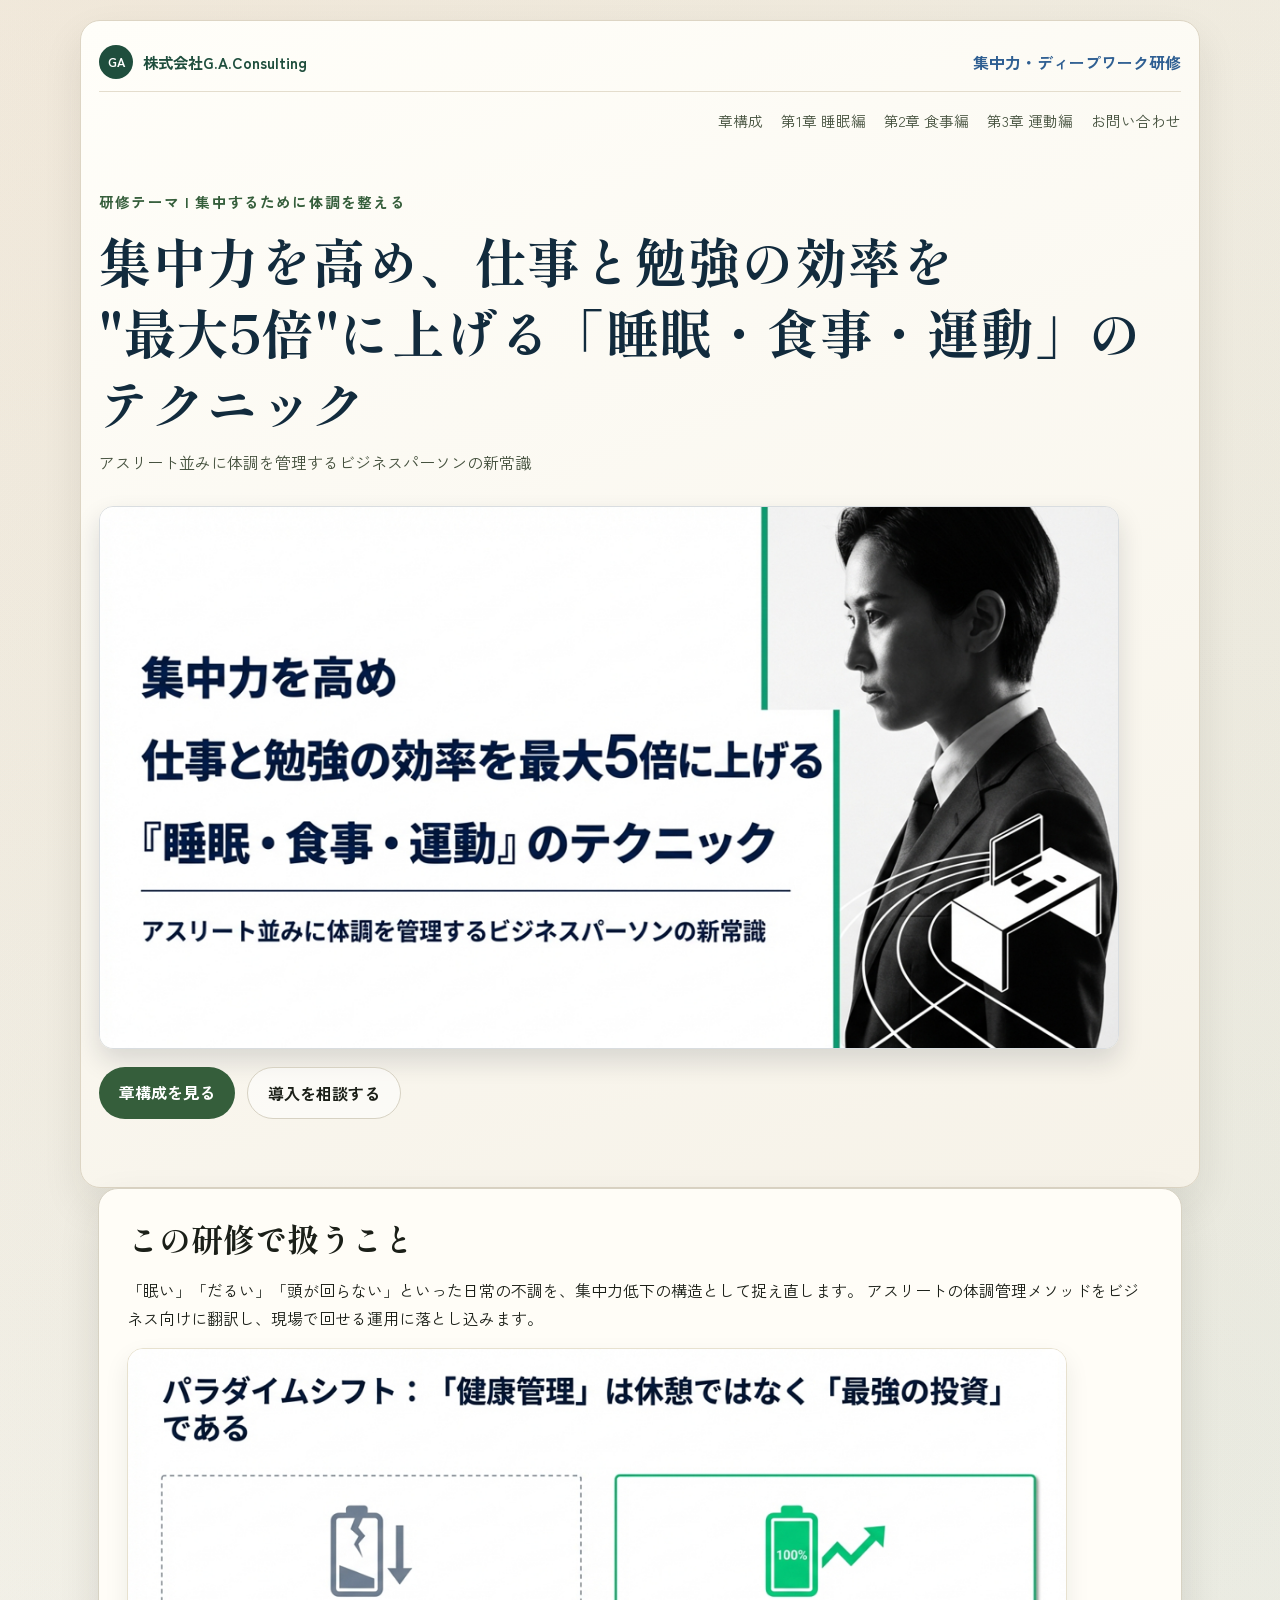
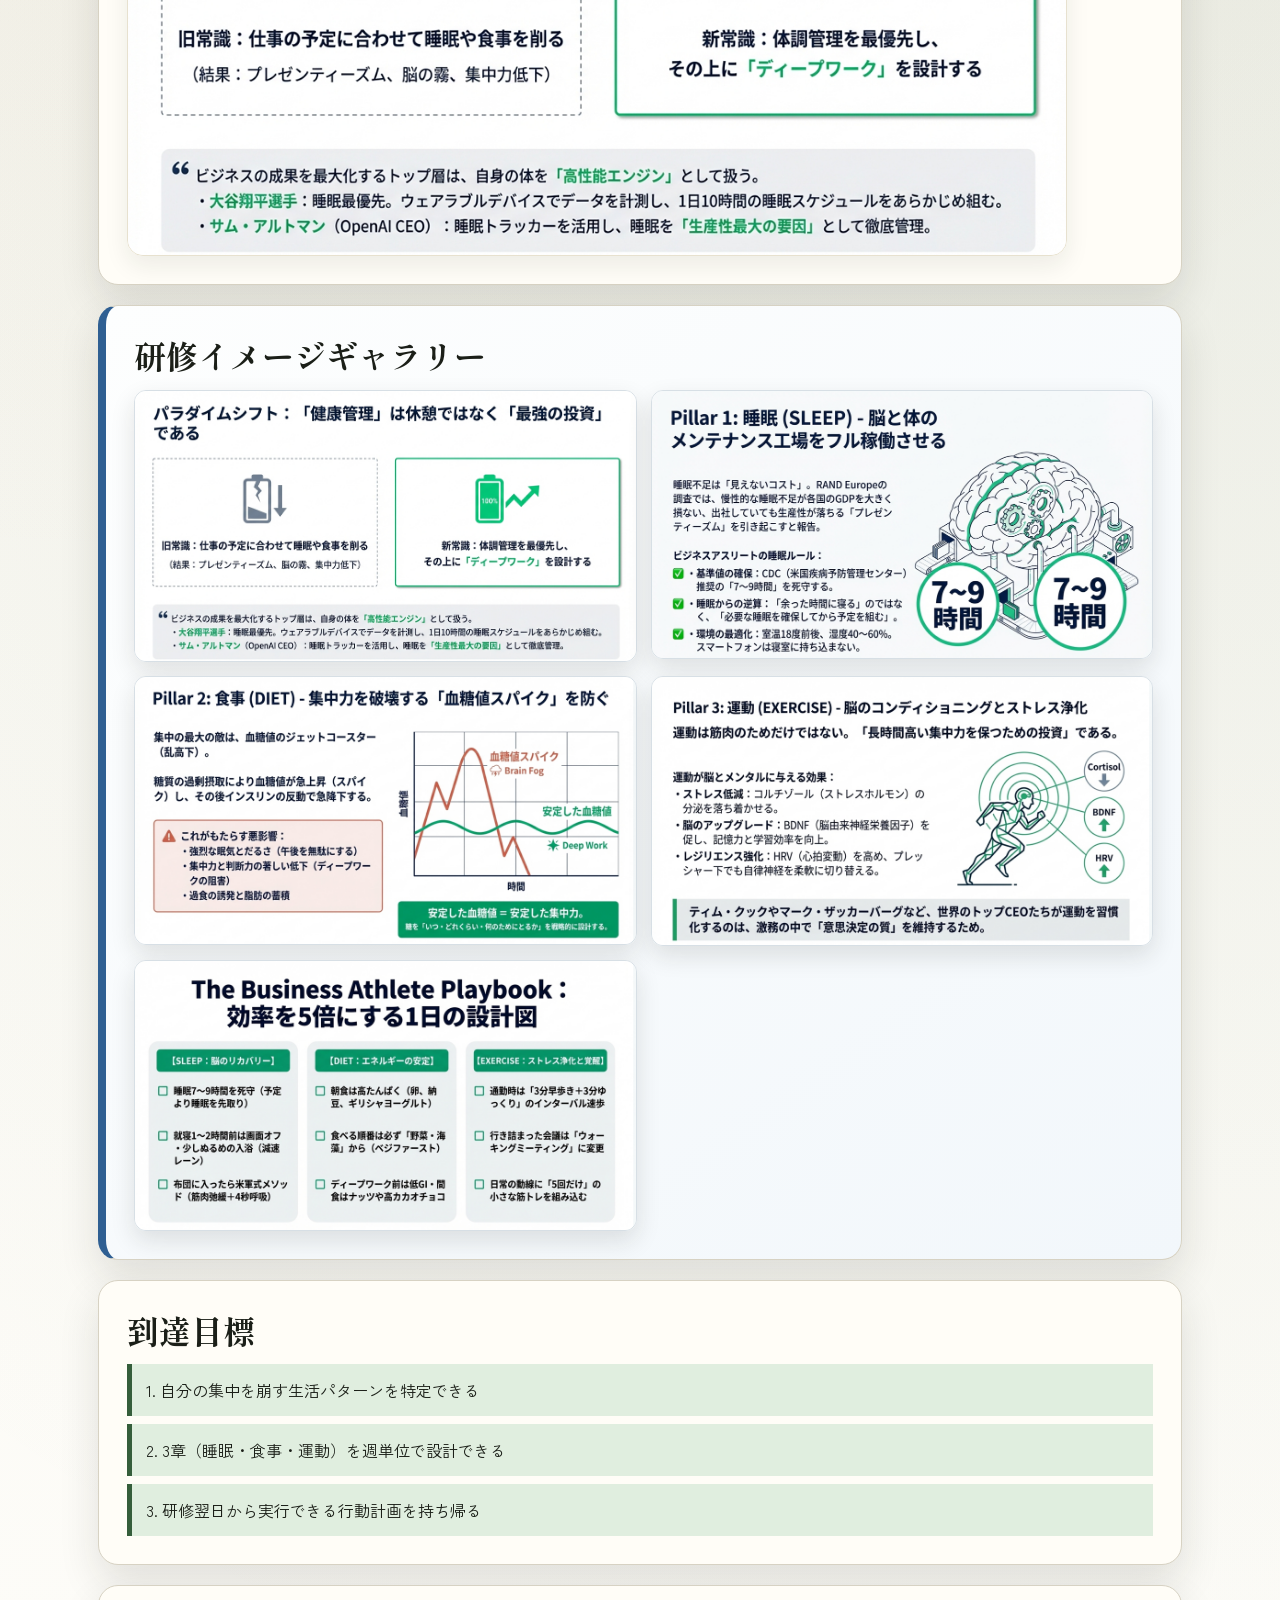
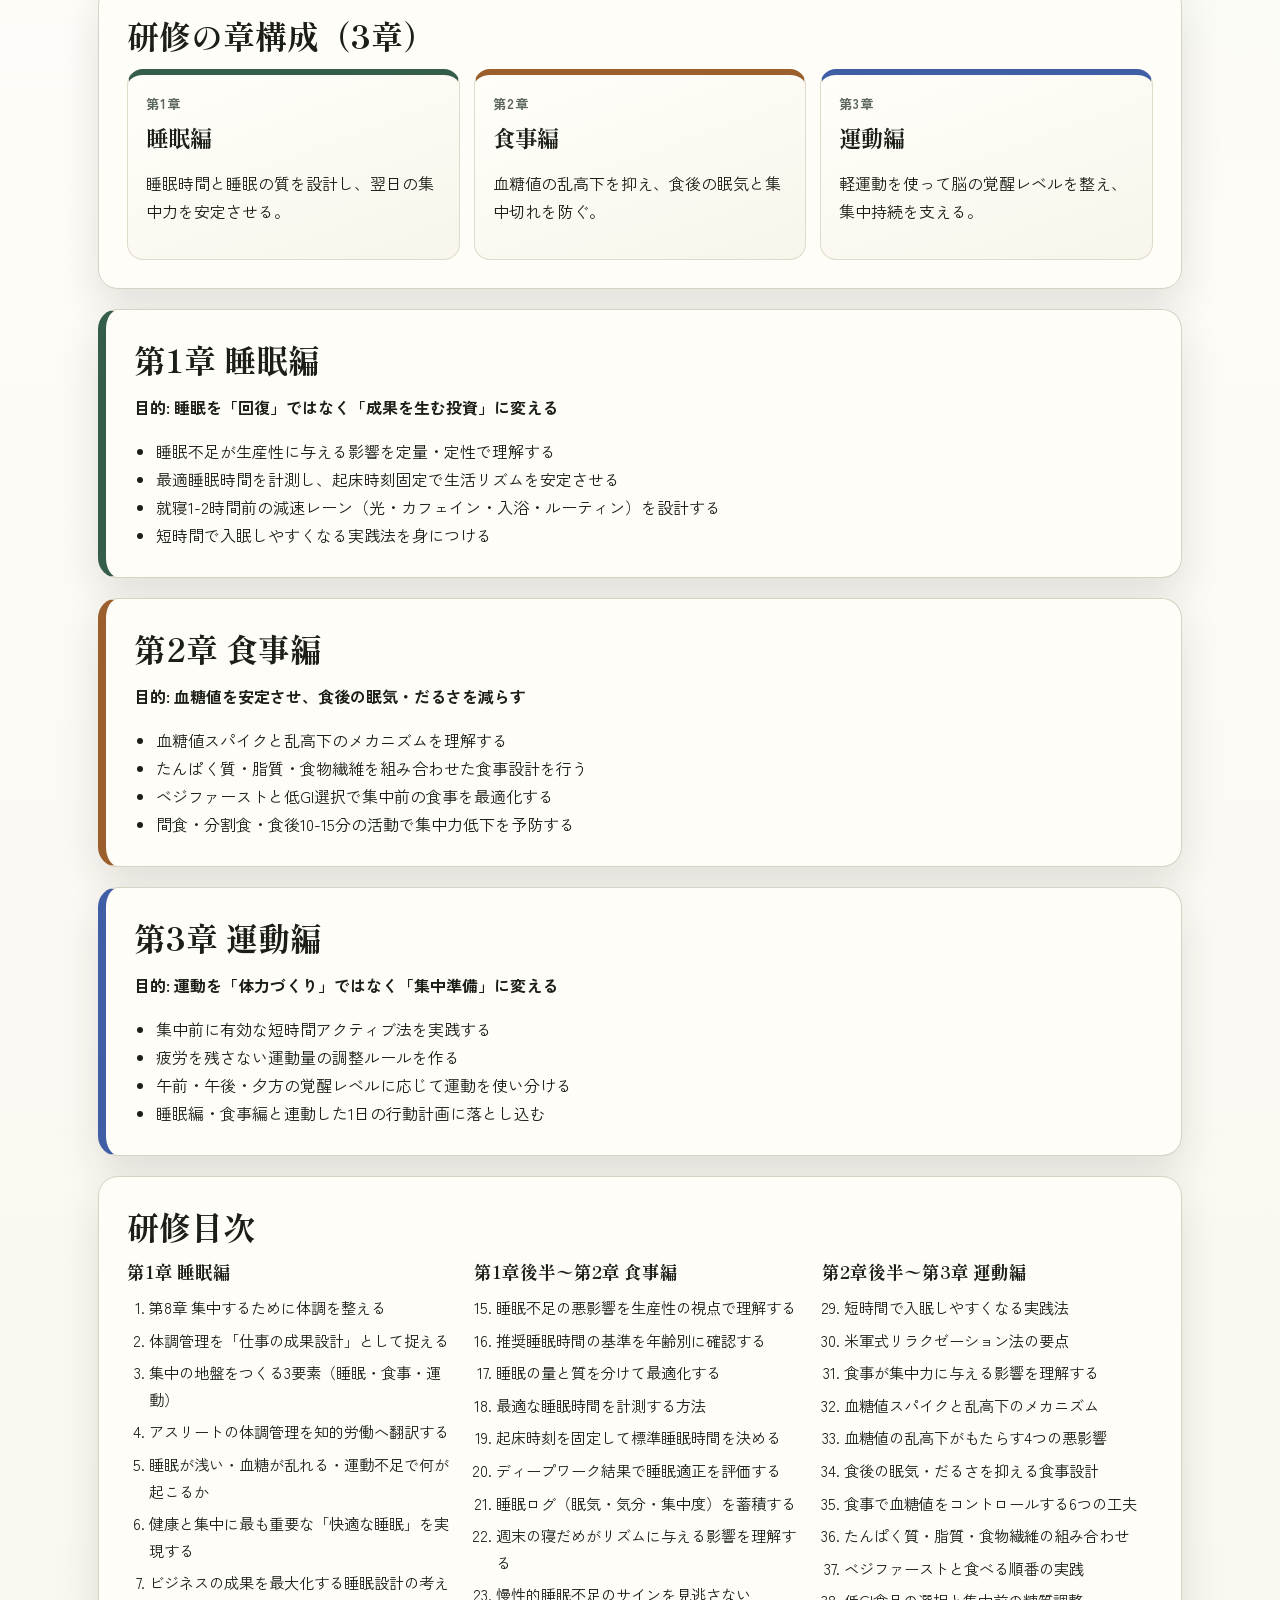
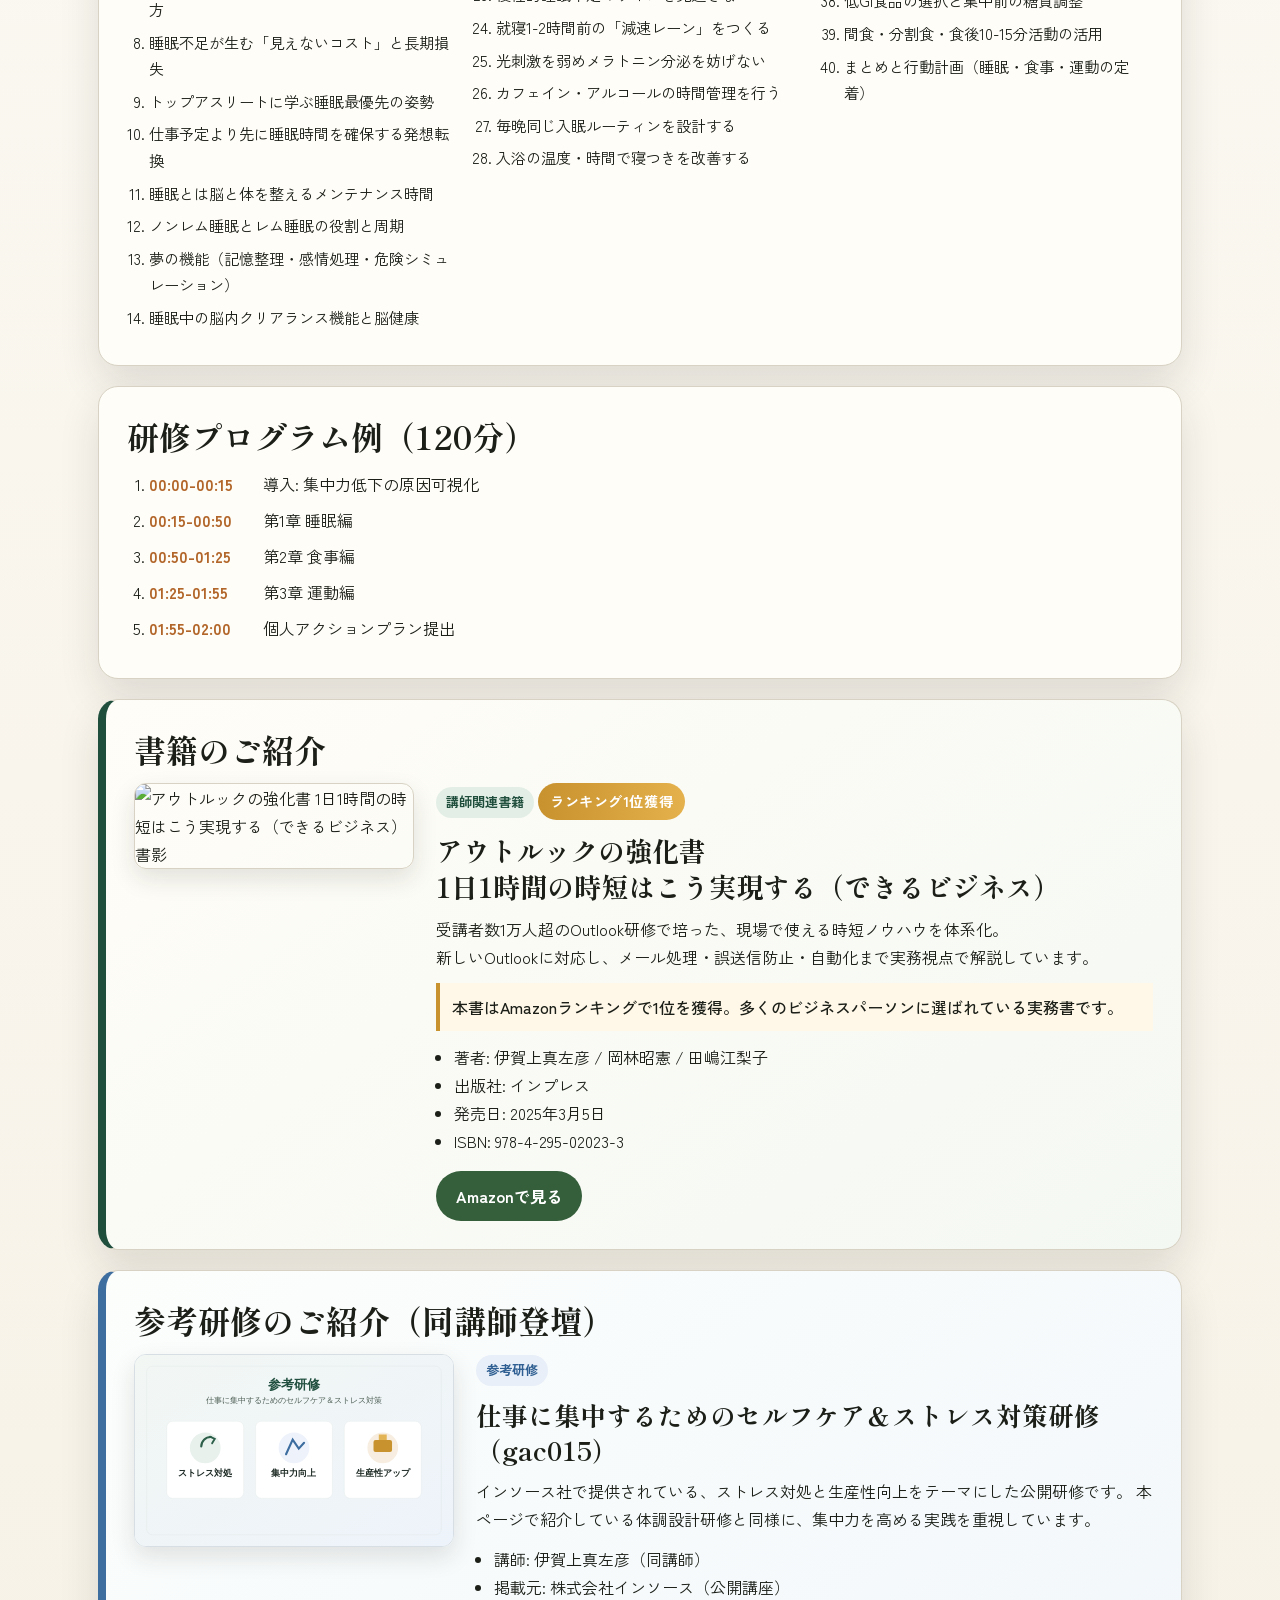
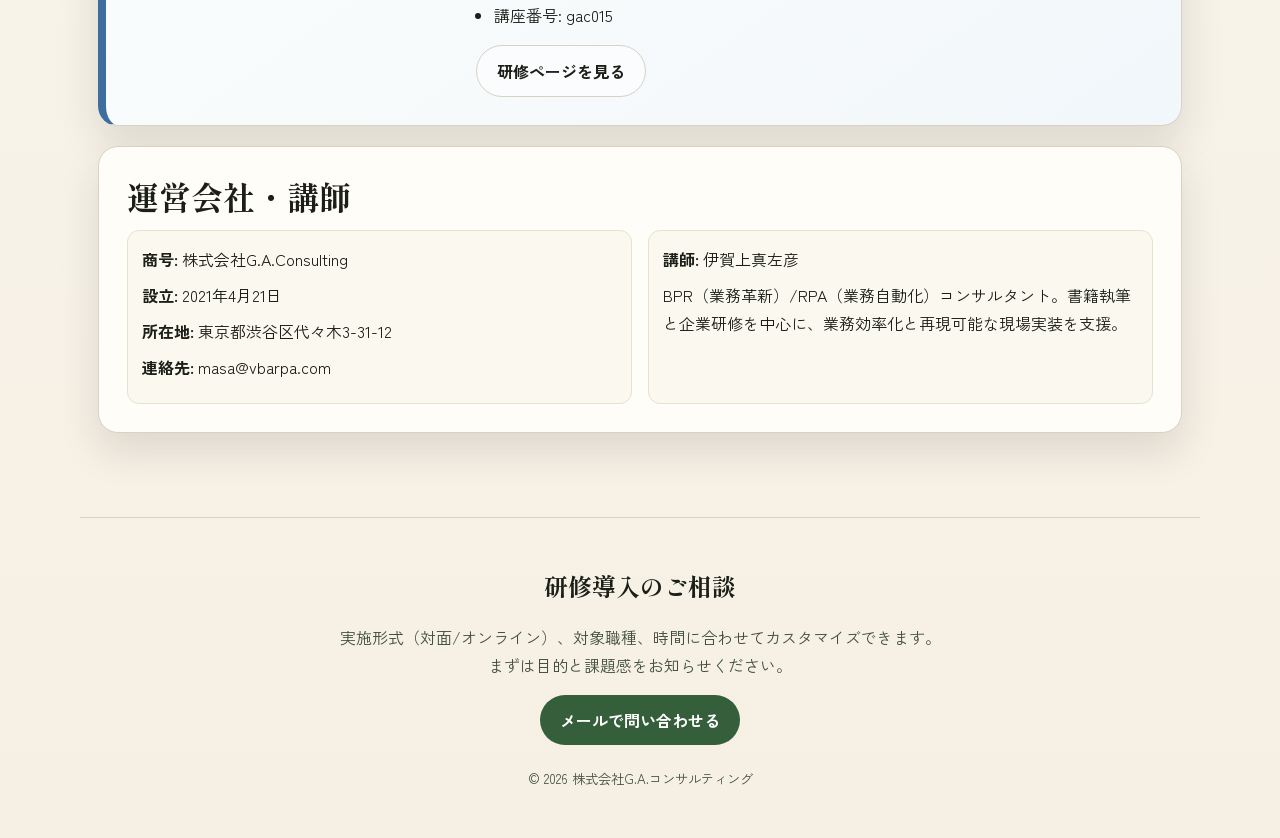
==== commit 0a0422a1: "Polish hero design and include all title images" ====
--- a/index.html
+++ b/index.html
@@ -3,8 +3,7 @@
   <head>
     <meta charset="UTF-8" />
     <meta name="viewport" content="width=device-width, initial-scale=1.0" />
-    <title>集中力を高め、仕事と勉強の効率を</title>
-    <title>”最大5倍”に上げる「睡眠・食事・運動」のテクニック</title>
+    <title>集中力を高める体調設計研修 | 株式会社G.A.Consulting</title>
     <meta
       name="description"
       content="アスリート並みに体調を管理するビジネスパーソンの新常識"
@@ -18,7 +17,15 @@
     <link rel="stylesheet" href="styles.css" />
   </head>
   <body>
-    <header class="hero">
+        <header class="hero">
+      <div class="site-bar">
+        <a class="site-logo" href="https://www.vbarpa.com/" target="_blank" rel="noreferrer">
+          <span class="logo-mark">GA</span>
+          <span class="logo-text">株式会社G.A.Consulting</span>
+        </a>
+        <a class="site-link" href="https://www.vbarpa.com/" target="_blank" rel="noreferrer">集中力・ディープワーク研修</a>
+      </div>
+
       <nav class="top-nav">
         <a href="#structure">章構成</a>
         <a href="#chapter1">第1章 睡眠編</a>
@@ -26,15 +33,15 @@
         <a href="#chapter3">第3章 運動編</a>
         <a href="#apply">お問い合わせ</a>
       </nav>
+
       <p class="eyebrow">研修テーマ | 集中するために体調を整える</p>
-            <h1>集中力を高め、仕事と勉強の効率を最大5倍に上げる「睡眠・食事・運動」のテクニック</h1>
+      <h1 class="hero-title">集中力を高め、仕事と勉強の効率を<br />"最大5倍"に上げる「睡眠・食事・運動」のテクニック</h1>
+      <p class="lead">アスリート並みに体調を管理するビジネスパーソンの新常識</p>
+
       <figure class="hero-title-image">
         <img src="hero-title.png" alt="集中力を高める研修のタイトルビジュアル" />
       </figure>
-      <p class="lead">
-        アスリート並みに体調を管理するビジネスパーソンの新常識<br />
-        
-      </p>
+
       <div class="hero-actions">
         <a class="button primary" href="#structure">章構成を見る</a>
         <a class="button ghost" href="#apply">導入を相談する</a>
@@ -55,6 +62,16 @@
         </figure>
       </section>
 
+      <section class="section visual-gallery" id="gallery">
+        <h2>研修イメージギャラリー</h2>
+        <div class="visual-grid">
+          <figure><img src="hero-title2.png" alt="研修イメージ2" /></figure>
+          <figure><img src="hero-title3.png" alt="研修イメージ3" /></figure>
+          <figure><img src="hero-title4.png" alt="研修イメージ4" /></figure>
+          <figure><img src="hero-title5.png" alt="研修イメージ5" /></figure>
+          <figure><img src="hero-title6.png" alt="研修イメージ6" /></figure>
+        </div>
+      </section>
       <section class="section outcomes" id="outcomes">
         <h2>到達目標</h2>
         <div class="outcome-list">
@@ -194,7 +211,9 @@
           <li><span>01:25-01:55</span> 第3章 運動編</li>
           <li><span>01:55-02:00</span> 個人アクションプラン提出</li>
         </ol>
-      </section>      <section class="section book-promo" id="book">
+      </section>
+
+      <section class="section book-promo" id="book">
         <h2>書籍のご紹介</h2>
         <div class="book-grid">
           <div class="book-cover">
@@ -282,3 +301,9 @@
 
 
 
+
+
+
+
+
+
--- a/styles.css
+++ b/styles.css
@@ -399,9 +399,33 @@
   border: 1px solid #d9dde0;
   box-shadow: 0 12px 26px rgba(20, 30, 40, 0.14);
 }
+
+.visual-gallery {
+  border-left: 8px solid #2f5f92;
+  background: linear-gradient(145deg, #fdfefe 0%, #f2f7fb 100%);
+}
+
+.visual-grid {
+  display: grid;
+  grid-template-columns: repeat(2, minmax(0, 1fr));
+  gap: 14px;
+}
+
+.visual-grid figure {
+  margin: 0;
+}
+
+.visual-grid img {
+  width: 100%;
+  display: block;
+  border-radius: 12px;
+  border: 1px solid #d7dfe5;
+  box-shadow: 0 10px 24px rgba(30, 35, 24, 0.12);
+}
 @media (max-width: 980px) {
   .chapter-map-grid,
-  .toc-grid {
+  .toc-grid,
+  .visual-grid {
     grid-template-columns: 1fr;
   }
 
@@ -425,3 +449,77 @@
 
 
 
+
+
+
+/* Hero redesign */
+.hero {
+  background: linear-gradient(160deg, #fffef9 0%, #f6f2e8 100%);
+  border: 1px solid #ddd5c4;
+  border-radius: 20px;
+  box-shadow: 0 18px 40px rgba(30, 35, 24, 0.09);
+}
+
+.site-bar {
+  display: flex;
+  justify-content: space-between;
+  align-items: center;
+  gap: 14px;
+  margin-bottom: 16px;
+  padding-bottom: 12px;
+  border-bottom: 1px solid #e4ddcd;
+}
+
+.site-logo {
+  display: inline-flex;
+  align-items: center;
+  gap: 10px;
+  text-decoration: none;
+}
+
+.logo-mark {
+  width: 34px;
+  height: 34px;
+  border-radius: 50%;
+  display: grid;
+  place-items: center;
+  background: #1f4e3d;
+  color: #fff;
+  font-size: 0.8rem;
+  font-weight: 700;
+}
+
+.logo-text {
+  color: #1f4e3d;
+  font-weight: 700;
+  font-size: 0.96rem;
+}
+
+.site-link {
+  color: #2f5f92;
+  text-decoration: none;
+  font-weight: 700;
+  border-bottom: 1px solid transparent;
+}
+
+.site-link:hover {
+  border-color: #2f5f92;
+}
+
+.hero-title {
+  margin: 10px 0 10px;
+  font-size: clamp(1.9rem, 4.5vw, 3.3rem);
+  letter-spacing: 0.01em;
+  color: #122b3d;
+}
+
+.hero-title-image img {
+  max-width: 1020px;
+}
+
+@media (max-width: 980px) {
+  .site-bar {
+    flex-direction: column;
+    align-items: flex-start;
+  }
+}
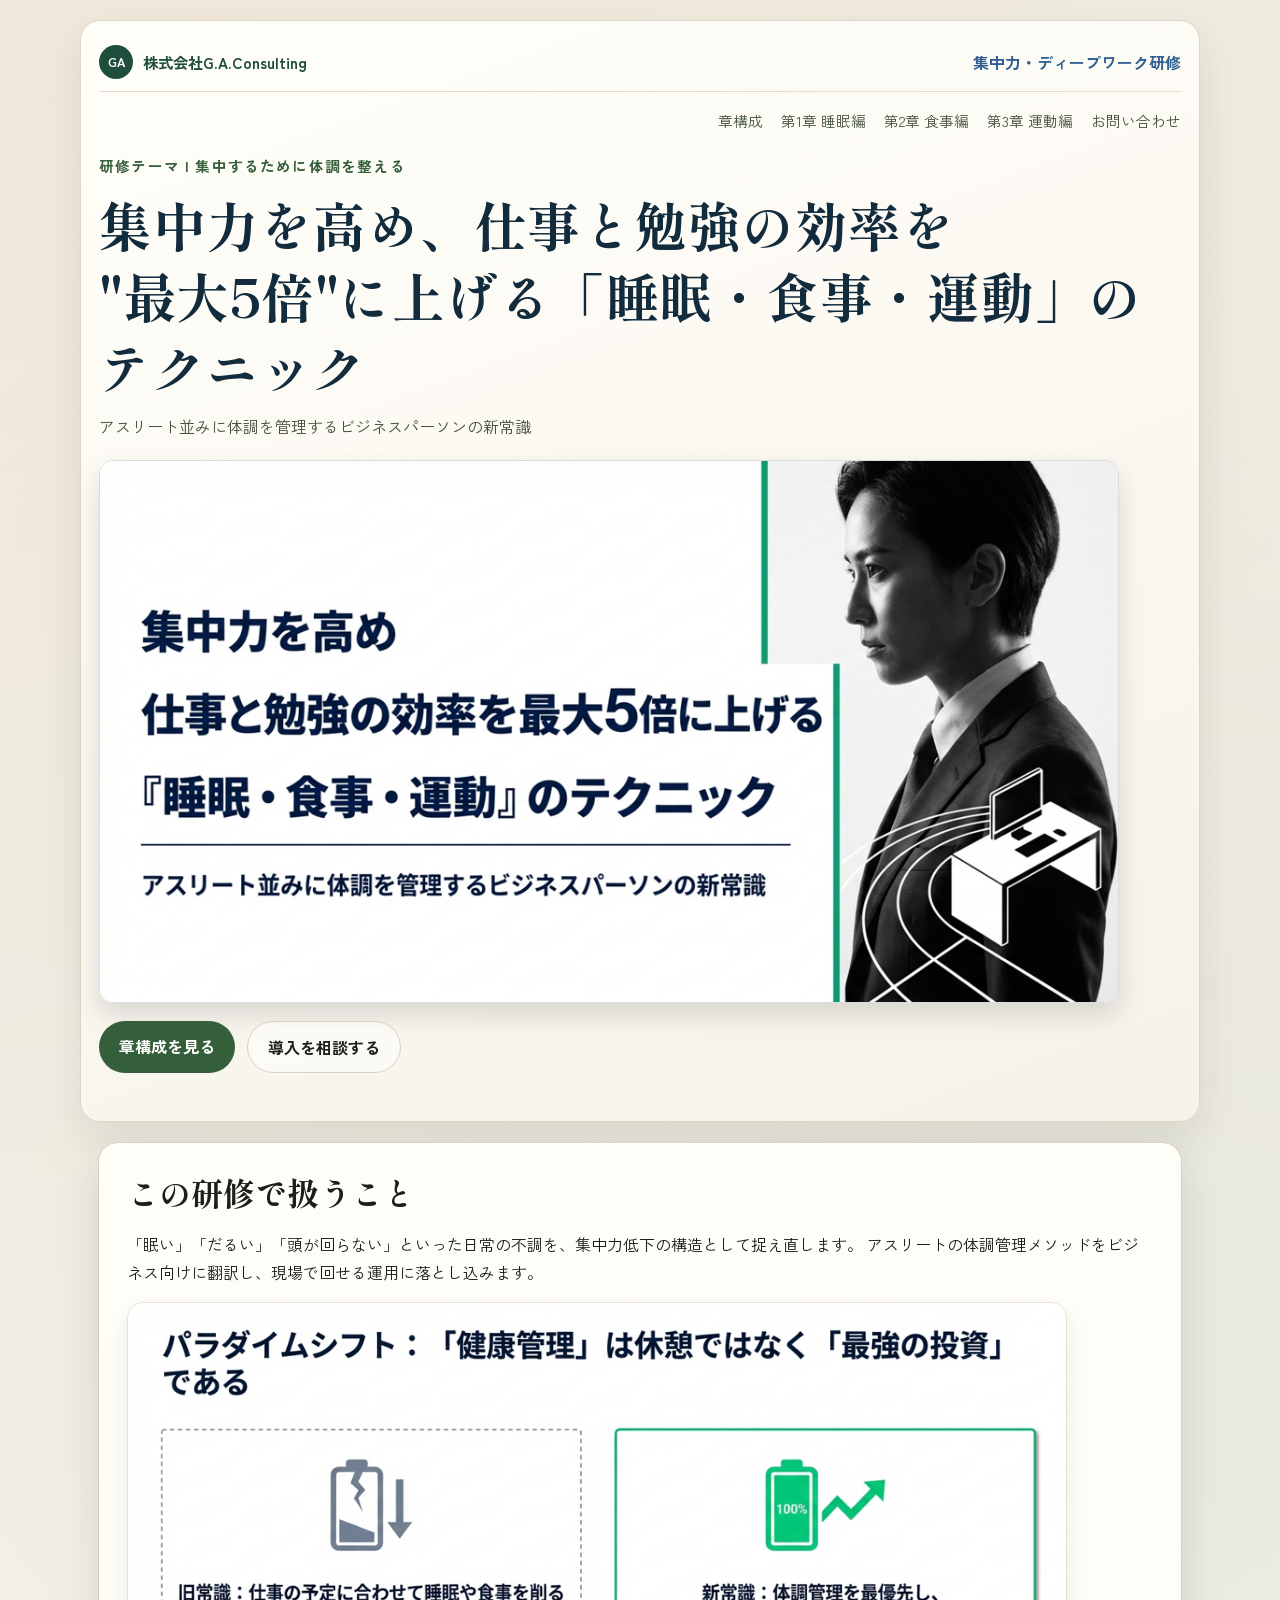
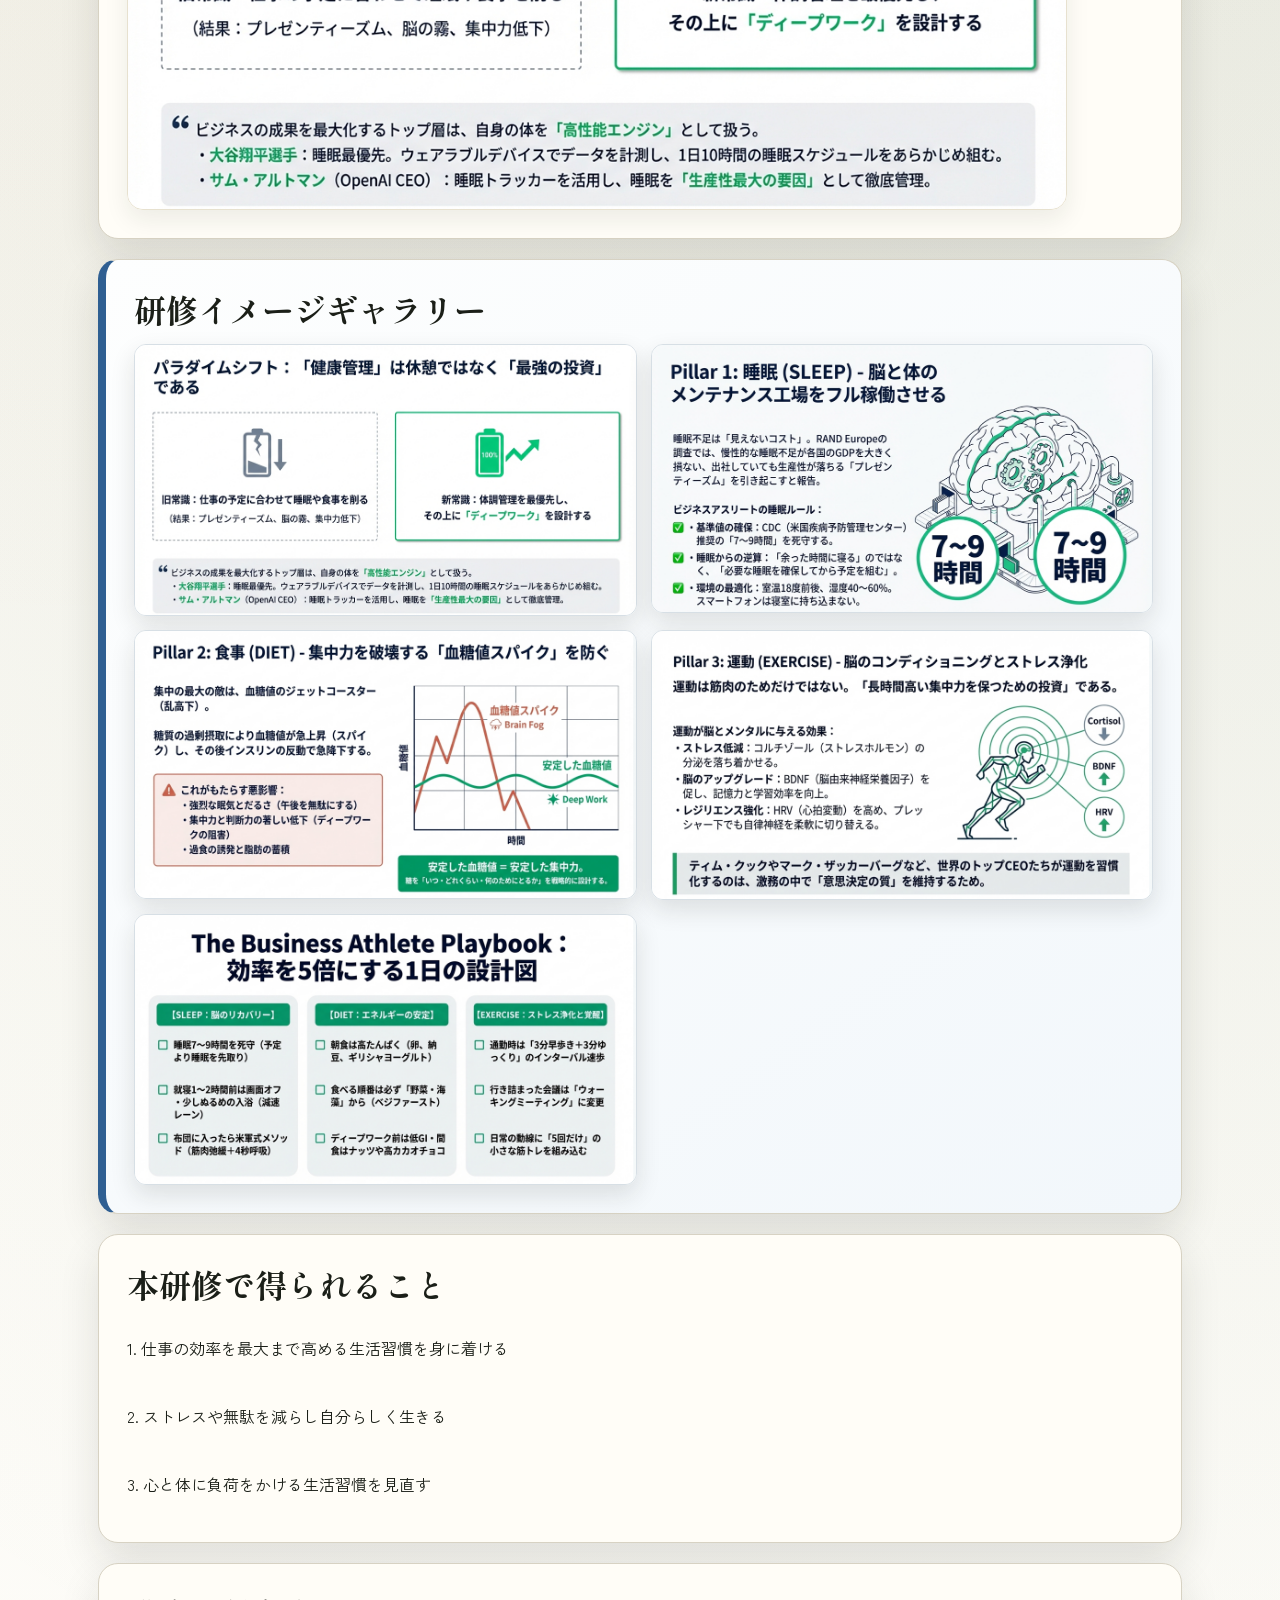
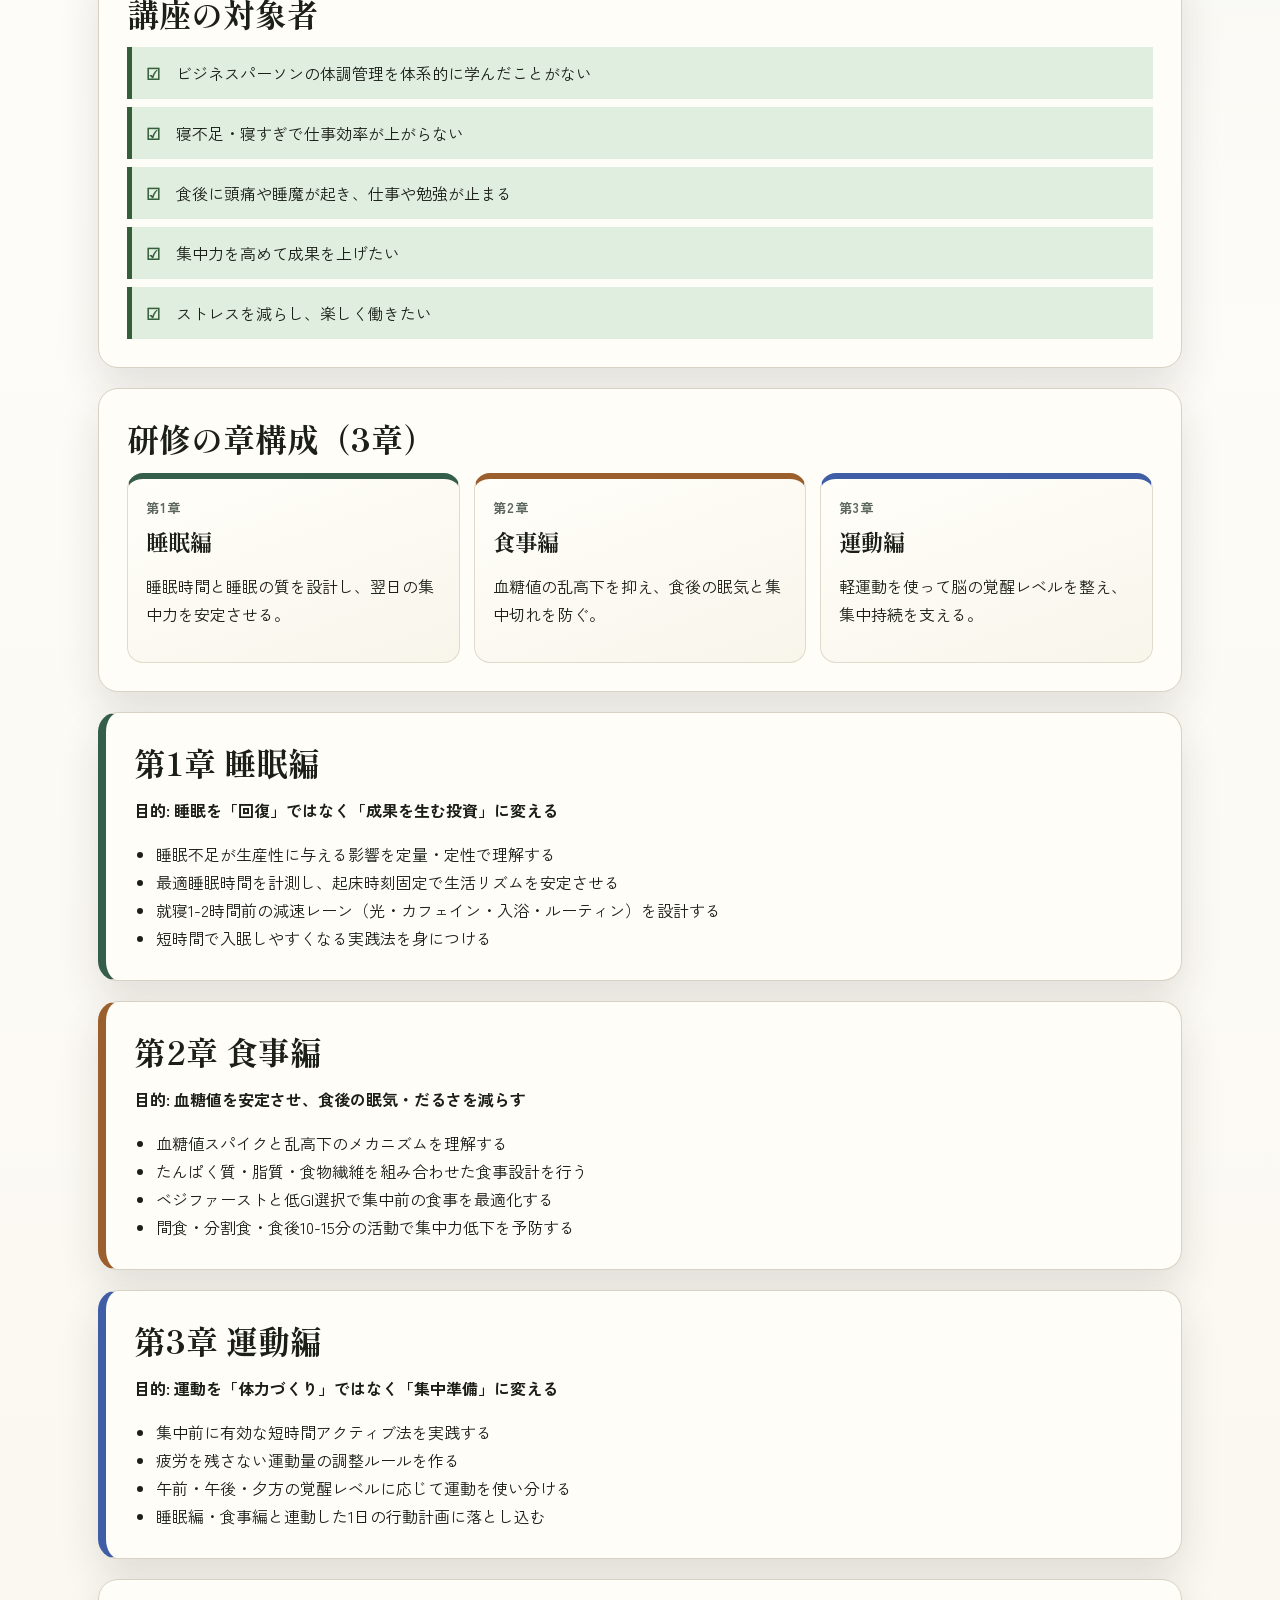
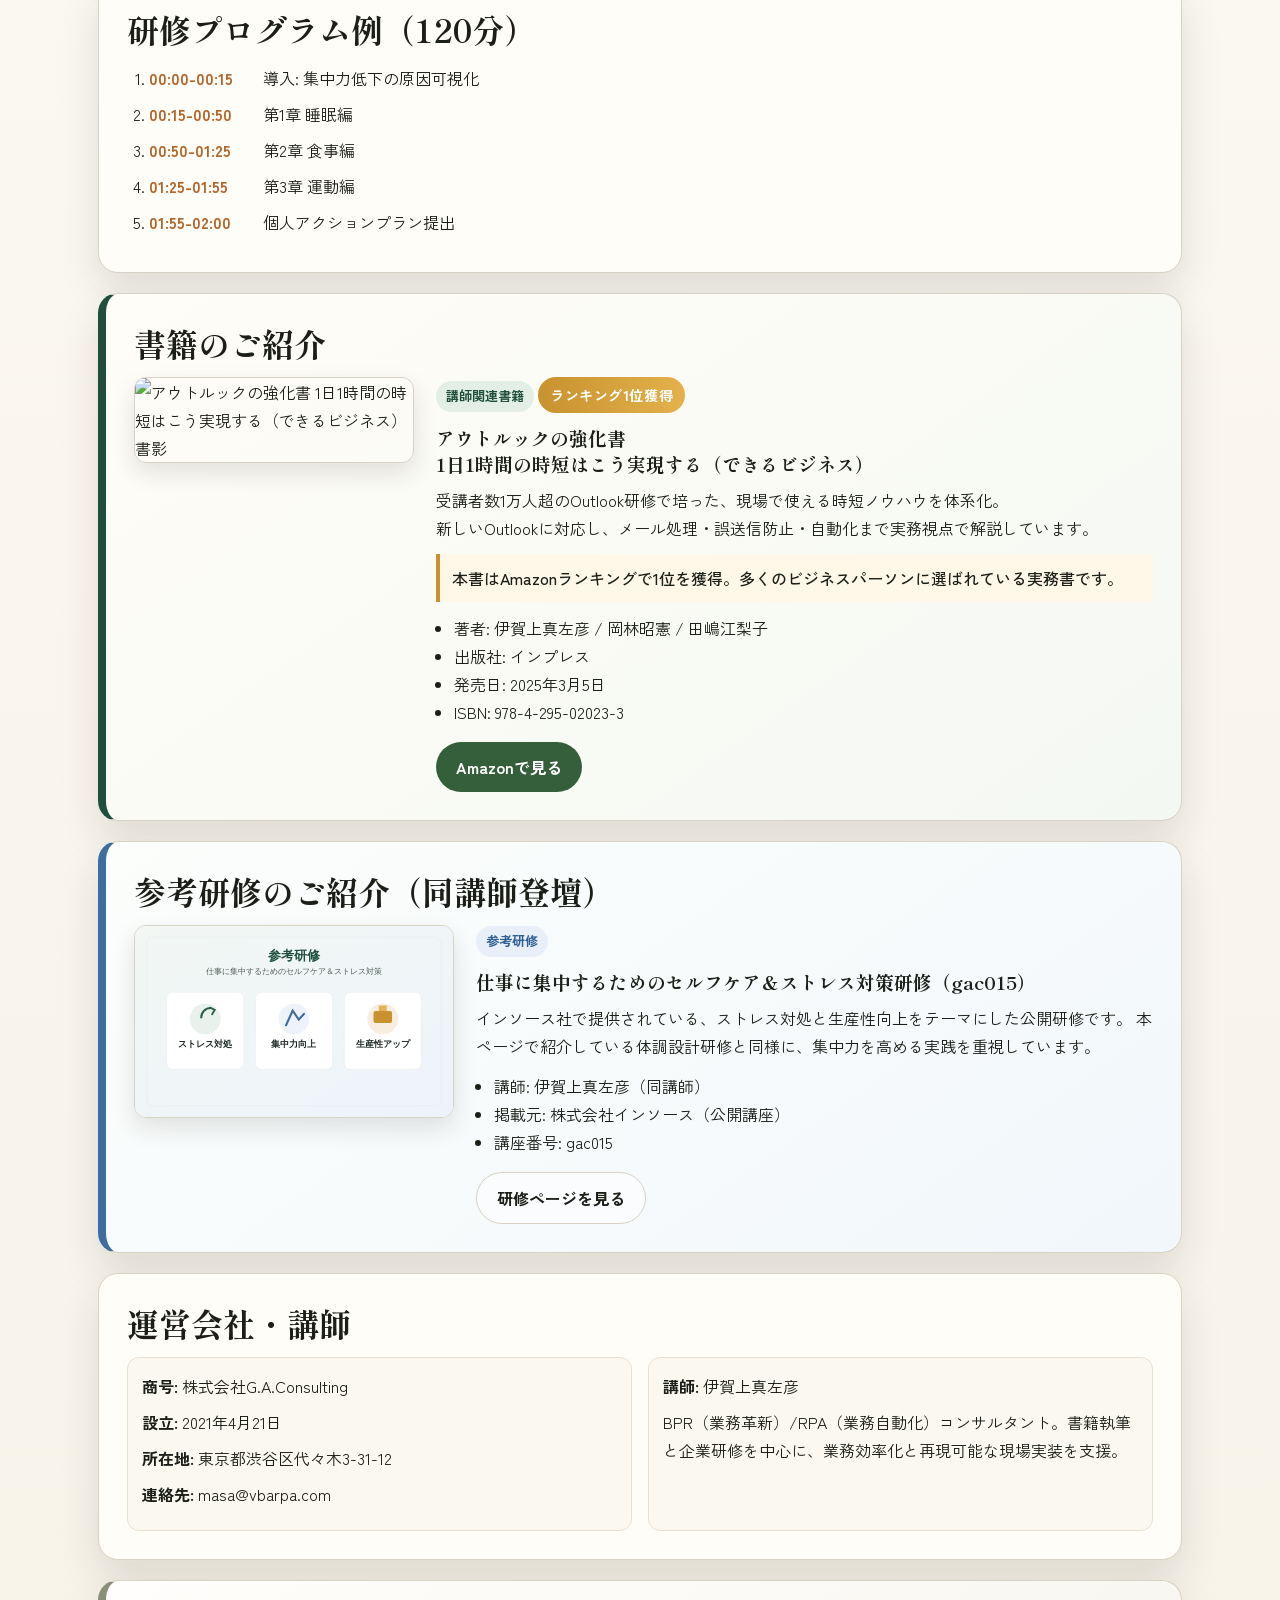
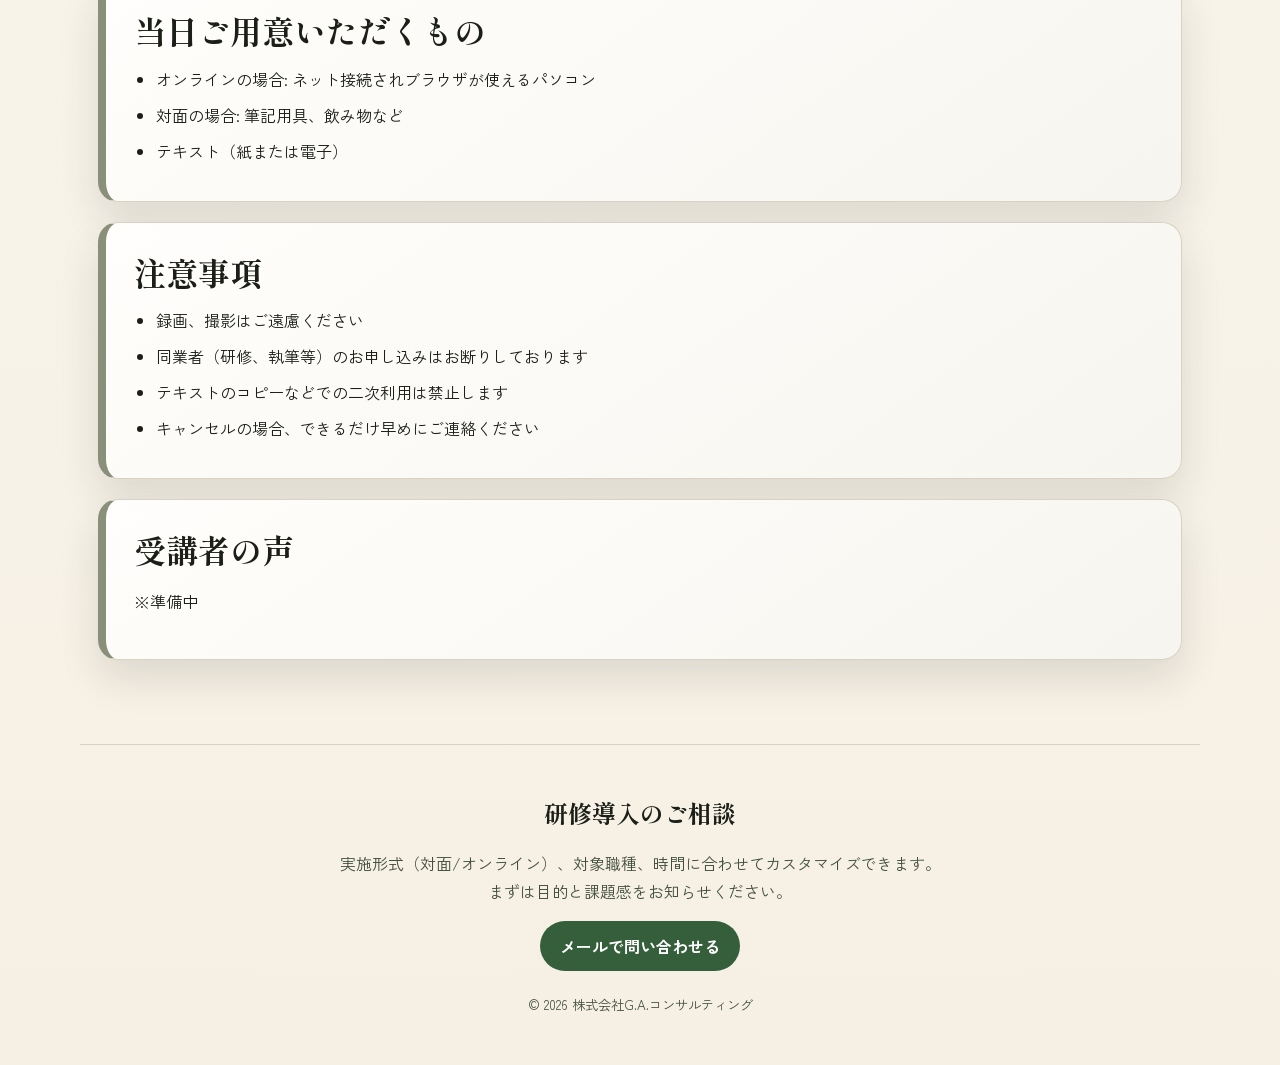
==== commit 655cd9fc: "Use checkbox style for audience list and tidy layout" ====
--- a/index.html
+++ b/index.html
@@ -4,10 +4,7 @@
     <meta charset="UTF-8" />
     <meta name="viewport" content="width=device-width, initial-scale=1.0" />
     <title>集中力を高める体調設計研修 | 株式会社G.A.Consulting</title>
-    <meta
-      name="description"
-      content="アスリート並みに体調を管理するビジネスパーソンの新常識"
-    />
+    <meta name="description" content="アスリート並みに体調を管理するビジネスパーソンの新常識" />
     <link rel="preconnect" href="https://fonts.googleapis.com" />
     <link rel="preconnect" href="https://fonts.gstatic.com" crossorigin />
     <link
@@ -17,7 +14,7 @@
     <link rel="stylesheet" href="styles.css" />
   </head>
   <body>
-        <header class="hero">
+    <header class="hero">
       <div class="site-bar">
         <a class="site-logo" href="https://www.vbarpa.com/" target="_blank" rel="noreferrer">
           <span class="logo-mark">GA</span>
@@ -47,8 +44,6 @@
         <a class="button ghost" href="#apply">導入を相談する</a>
       </div>
     </header>
-
-
 
     <main>
       <section class="section intro">
@@ -72,18 +67,26 @@
           <figure><img src="hero-title6.png" alt="研修イメージ6" /></figure>
         </div>
       </section>
+
       <section class="section outcomes" id="outcomes">
-        <h2>到達目標</h2>
+        <h2>本研修で得られること</h2>
         <div class="outcome-list">
-          <p>1. 自分の集中を崩す生活パターンを特定できる</p>
-          <p>2. 3章（睡眠・食事・運動）を週単位で設計できる</p>
-          <p>3. 研修翌日から実行できる行動計画を持ち帰る</p>
-        </div>
-      </section>
-
-
-
-
+          <p>1. 仕事の効率を最大まで高める生活習慣を身に着ける</p>
+          <p>2. ストレスや無駄を減らし自分らしく生きる</p>
+          <p>3. 心と体に負荷をかける生活習慣を見直す</p>
+        </div>
+      </section>
+
+      <section class="section audience" id="audience">
+        <h2>講座の対象者</h2>
+        <ul class="check-list">
+          <li>ビジネスパーソンの体調管理を体系的に学んだことがない</li>
+          <li>寝不足・寝すぎで仕事効率が上がらない</li>
+          <li>食後に頭痛や睡魔が起き、仕事や勉強が止まる</li>
+          <li>集中力を高めて成果を上げたい</li>
+          <li>ストレスを減らし、楽しく働きたい</li>
+        </ul>
+      </section>
 
       <section class="section structure" id="structure">
         <h2>研修の章構成（3章）</h2>
@@ -139,69 +142,6 @@
         </ul>
       </section>
 
-      <section class="section toc" id="toc">
-        <h2>研修目次</h2>
-        <div class="toc-grid">
-          <div>
-            <h3>第1章 睡眠編</h3>
-            <ol>
-              <li>第8章 集中するために体調を整える</li>
-              <li>体調管理を「仕事の成果設計」として捉える</li>
-              <li>集中の地盤をつくる3要素（睡眠・食事・運動）</li>
-              <li>アスリートの体調管理を知的労働へ翻訳する</li>
-              <li>睡眠が浅い・血糖が乱れる・運動不足で何が起こるか</li>
-              <li>健康と集中に最も重要な「快適な睡眠」を実現する</li>
-              <li>ビジネスの成果を最大化する睡眠設計の考え方</li>
-              <li>睡眠不足が生む「見えないコスト」と長期損失</li>
-              <li>トップアスリートに学ぶ睡眠最優先の姿勢</li>
-              <li>仕事予定より先に睡眠時間を確保する発想転換</li>
-              <li>睡眠とは脳と体を整えるメンテナンス時間</li>
-              <li>ノンレム睡眠とレム睡眠の役割と周期</li>
-              <li>夢の機能（記憶整理・感情処理・危険シミュレーション）</li>
-              <li>睡眠中の脳内クリアランス機能と脳健康</li>
-            </ol>
-          </div>
-          <div>
-            <h3>第1章後半〜第2章 食事編</h3>
-            <ol start="15">
-              <li>睡眠不足の悪影響を生産性の視点で理解する</li>
-              <li>推奨睡眠時間の基準を年齢別に確認する</li>
-              <li>睡眠の量と質を分けて最適化する</li>
-              <li>最適な睡眠時間を計測する方法</li>
-              <li>起床時刻を固定して標準睡眠時間を決める</li>
-              <li>ディープワーク結果で睡眠適正を評価する</li>
-              <li>睡眠ログ（眠気・気分・集中度）を蓄積する</li>
-              <li>週末の寝だめがリズムに与える影響を理解する</li>
-              <li>慢性的睡眠不足のサインを見逃さない</li>
-              <li>就寝1-2時間前の「減速レーン」をつくる</li>
-              <li>光刺激を弱めメラトニン分泌を妨げない</li>
-              <li>カフェイン・アルコールの時間管理を行う</li>
-              <li>毎晩同じ入眠ルーティンを設計する</li>
-              <li>入浴の温度・時間で寝つきを改善する</li>
-            </ol>
-          </div>
-          <div>
-            <h3>第2章後半〜第3章 運動編</h3>
-            <ol start="29">
-              <li>短時間で入眠しやすくなる実践法</li>
-              <li>米軍式リラクゼーション法の要点</li>
-              <li>食事が集中力に与える影響を理解する</li>
-              <li>血糖値スパイクと乱高下のメカニズム</li>
-              <li>血糖値の乱高下がもたらす4つの悪影響</li>
-              <li>食後の眠気・だるさを抑える食事設計</li>
-              <li>食事で血糖値をコントロールする6つの工夫</li>
-              <li>たんぱく質・脂質・食物繊維の組み合わせ</li>
-              <li>ベジファーストと食べる順番の実践</li>
-              <li>低GI食品の選択と集中前の糖質調整</li>
-              <li>間食・分割食・食後10-15分活動の活用</li>
-              <li>まとめと行動計画（睡眠・食事・運動の定着）</li>
-            </ol>
-          </div>
-        </div>
-      </section>
-
-
-
       <section class="section schedule">
         <h2>研修プログラム例（120分）</h2>
         <ol>
@@ -282,6 +222,30 @@
           </div>
         </div>
       </section>
+
+      <section class="section info-section" id="prep">
+        <h2>当日ご用意いただくもの</h2>
+        <ul>
+          <li>オンラインの場合: ネット接続されブラウザが使えるパソコン</li>
+          <li>対面の場合: 筆記用具、飲み物など</li>
+          <li>テキスト（紙または電子）</li>
+        </ul>
+      </section>
+
+      <section class="section info-section" id="notes">
+        <h2>注意事項</h2>
+        <ul>
+          <li>録画、撮影はご遠慮ください</li>
+          <li>同業者（研修、執筆等）のお申し込みはお断りしております</li>
+          <li>テキストのコピーなどでの二次利用は禁止します</li>
+          <li>キャンセルの場合、できるだけ早めにご連絡ください</li>
+        </ul>
+      </section>
+
+      <section class="section info-section" id="voices">
+        <h2>受講者の声</h2>
+        <p>※準備中</p>
+      </section>
     </main>
 
     <footer class="footer" id="apply">
@@ -296,14 +260,3 @@
   </body>
 </html>
 
-
-
-
-
-
-
-
-
-
-
-
--- a/styles.css
+++ b/styles.css
@@ -30,10 +30,67 @@
   line-height: 1.75;
 }
 
+h1,
+h2,
+h3 {
+  font-family: "Shippori Mincho", "Yu Mincho", serif;
+  line-height: 1.35;
+}
+
 .hero {
   max-width: 1120px;
   margin: 20px auto 0;
-  padding: 24px 18px 68px;
+  padding: 24px 18px 48px;
+  background: linear-gradient(160deg, #fffef9 0%, #f6f2e8 100%);
+  border: 1px solid #ddd5c4;
+  border-radius: 20px;
+  box-shadow: 0 18px 40px rgba(30, 35, 24, 0.09);
+}
+
+.site-bar {
+  display: flex;
+  justify-content: space-between;
+  align-items: center;
+  gap: 14px;
+  margin-bottom: 16px;
+  padding-bottom: 12px;
+  border-bottom: 1px solid #e4ddcd;
+}
+
+.site-logo {
+  display: inline-flex;
+  align-items: center;
+  gap: 10px;
+  text-decoration: none;
+}
+
+.logo-mark {
+  width: 34px;
+  height: 34px;
+  border-radius: 50%;
+  display: grid;
+  place-items: center;
+  background: #1f4e3d;
+  color: #fff;
+  font-size: 0.8rem;
+  font-weight: 700;
+}
+
+.logo-text {
+  color: #1f4e3d;
+  font-weight: 700;
+  font-size: 0.96rem;
+}
+
+.site-link {
+  color: #2f5f92;
+  text-decoration: none;
+  font-weight: 700;
+  border-bottom: 1px solid transparent;
+}
+
+.site-link:hover {
+  border-color: #2f5f92;
 }
 
 .top-nav {
@@ -41,7 +98,7 @@
   gap: 18px;
   justify-content: flex-end;
   flex-wrap: wrap;
-  margin-bottom: 54px;
+  margin-bottom: 18px;
 }
 
 .top-nav a {
@@ -64,22 +121,30 @@
   font-weight: 700;
 }
 
-h1,
-h2,
-h3 {
-  font-family: "Shippori Mincho", "Yu Mincho", serif;
-  line-height: 1.35;
-}
-
-h1 {
-  margin: 10px 0 12px;
-  font-size: clamp(2rem, 6vw, 4.2rem);
+.hero-title {
+  margin: 10px 0 10px;
+  font-size: clamp(1.9rem, 4.5vw, 3.3rem);
+  letter-spacing: 0.01em;
+  color: #122b3d;
 }
 
 .lead {
   max-width: 760px;
-  margin: 0 0 30px;
+  margin: 0 0 20px;
   color: var(--soft-ink);
+}
+
+.hero-title-image {
+  margin: 16px 0 18px;
+}
+
+.hero-title-image img {
+  width: 100%;
+  max-width: 1020px;
+  display: block;
+  border-radius: 14px;
+  border: 1px solid #d9dde0;
+  box-shadow: 0 12px 26px rgba(20, 30, 40, 0.14);
 }
 
 .hero-actions {
@@ -110,7 +175,7 @@
 main {
   max-width: 1120px;
   margin: 0 auto;
-  padding: 0 18px 64px;
+  padding: 20px 18px 64px;
 }
 
 .section {
@@ -140,6 +205,62 @@
   box-shadow: 0 10px 24px rgba(30, 35, 24, 0.08);
 }
 
+.visual-gallery {
+  border-left: 8px solid #2f5f92;
+  background: linear-gradient(145deg, #fdfefe 0%, #f2f7fb 100%);
+}
+
+.visual-grid {
+  display: grid;
+  grid-template-columns: repeat(2, minmax(0, 1fr));
+  gap: 14px;
+}
+
+.visual-grid figure {
+  margin: 0;
+}
+
+.visual-grid img {
+  width: 100%;
+  display: block;
+  border-radius: 12px;
+  border: 1px solid #d7dfe5;
+  box-shadow: 0 10px 24px rgba(30, 35, 24, 0.12);
+}
+
+.outcome-list {
+  display: grid;
+  gap: 8px;
+}
+
+
+.check-list {
+  list-style: none;
+  margin: 0;
+  padding: 0;
+  display: grid;
+  gap: 8px;
+}
+
+.check-list li {
+  margin: 0;
+  padding: 12px 14px;
+  border-left: 5px solid var(--accent);
+  background: var(--accent-light);
+  position: relative;
+  padding-left: 44px;
+}
+
+.check-list li::before {
+  content: "☑";
+  position: absolute;
+  left: 14px;
+  top: 50%;
+  transform: translateY(-50%);
+  color: var(--accent);
+  font-weight: 700;
+}
+
 .chapter-map-grid {
   display: grid;
   grid-template-columns: repeat(3, minmax(0, 1fr));
@@ -197,40 +318,13 @@
 
 .chapter-section ul,
 .schedule ol,
-.toc ol {
+.info-section ul {
   margin: 0;
   padding-left: 22px;
 }
 
-.toc-grid {
-  display: grid;
-  grid-template-columns: repeat(3, minmax(0, 1fr));
-  gap: 16px;
-}
-
-.toc-grid h3 {
-  margin: 0 0 10px;
-  font-size: 1.1rem;
-}
-
-.toc li {
-  margin-bottom: 6px;
-  font-size: 0.95rem;
-}
-
-.outcome-list {
-  display: grid;
-  gap: 8px;
-}
-
-.outcome-list p {
-  margin: 0;
-  padding: 12px 14px;
-  border-left: 5px solid var(--accent);
-  background: var(--accent-light);
-}
-
-.schedule li {
+.schedule li,
+.info-section li {
   margin-bottom: 8px;
 }
 
@@ -241,55 +335,35 @@
   color: #b2662a;
 }
 
-.company-grid {
-  display: grid;
-  grid-template-columns: 1fr 1fr;
-  gap: 16px;
-}
-
-.company-grid > div {
-  background: #fbf8ef;
-  border: 1px solid #e7e1cf;
-  border-radius: 12px;
-  padding: 14px;
-}
-
-.company-grid p {
-  margin: 0 0 8px;
-}
-
-.footer {
-  max-width: 1120px;
-  margin: 0 auto 26px;
-  padding: 32px 18px 22px;
-  border-top: 1px solid var(--line);
-  text-align: center;
-}
-
-.footer p {
-  color: var(--soft-ink);
-}
-
-.footer small {
-  display: block;
-  margin-top: 22px;
-  color: var(--soft-ink);
-}
-
-
 .book-promo {
   border-left: 8px solid #1f4e3d;
   background: linear-gradient(145deg, #fffdf7 0%, #f4f8f3 100%);
 }
 
+.book-grid,
+.ref-grid,
+.company-grid {
+  display: grid;
+  gap: 22px;
+}
+
 .book-grid {
-  display: grid;
   grid-template-columns: 280px 1fr;
-  gap: 22px;
   align-items: start;
 }
 
-.book-cover img {
+.ref-grid {
+  grid-template-columns: 320px 1fr;
+  align-items: start;
+}
+
+.company-grid {
+  grid-template-columns: 1fr 1fr;
+  gap: 16px;
+}
+
+.book-cover img,
+.ref-visual img {
   width: 100%;
   display: block;
   border-radius: 12px;
@@ -297,27 +371,38 @@
   box-shadow: 0 10px 24px rgba(30, 35, 24, 0.12);
 }
 
-.book-label {
+.book-label,
+.ref-label {
   display: inline-block;
   margin: 0 0 8px;
   padding: 4px 10px;
   border-radius: 999px;
+  font-size: 0.82rem;
+  font-weight: 700;
+}
+
+.book-label {
   background: #e3efe6;
   color: #1f4e3d;
-  font-size: 0.82rem;
-  font-weight: 700;
-}
-
-.book-body h3 {
+}
+
+.ref-label {
+  background: #e8eff8;
+  color: #2f5f92;
+}
+
+.book-body h3,
+.ref-body h3 {
   margin: 0 0 10px;
-  font-size: clamp(1.25rem, 2.3vw, 1.7rem);
-}
-
-.book-body p {
+}
+
+.book-body p,
+.ref-body p {
   margin: 0 0 12px;
 }
 
-.book-body ul {
+.book-body ul,
+.ref-body ul {
   margin: 0 0 16px;
   padding-left: 18px;
 }
@@ -347,179 +432,61 @@
   background: linear-gradient(145deg, #fcfefc 0%, #f2f7fb 100%);
 }
 
-.ref-grid {
-  display: grid;
-  grid-template-columns: 320px 1fr;
-  gap: 22px;
-  align-items: start;
-}
-
-.ref-visual img {
-  width: 100%;
+.company-grid > div {
+  background: #fbf8ef;
+  border: 1px solid #e7e1cf;
+  border-radius: 12px;
+  padding: 14px;
+}
+
+.company-grid p {
+  margin: 0 0 8px;
+}
+
+.info-section {
+  border-left: 8px solid #8a8f7a;
+  background: linear-gradient(145deg, #fffefc 0%, #f7f5ef 100%);
+}
+
+.footer {
+  max-width: 1120px;
+  margin: 0 auto 26px;
+  padding: 32px 18px 22px;
+  border-top: 1px solid var(--line);
+  text-align: center;
+}
+
+.footer p {
+  color: var(--soft-ink);
+}
+
+.footer small {
   display: block;
-  border-radius: 12px;
-  border: 1px solid #d7dfe5;
-  box-shadow: 0 10px 24px rgba(30, 35, 24, 0.12);
-}
-
-.ref-label {
-  display: inline-block;
-  margin: 0 0 8px;
-  padding: 4px 10px;
-  border-radius: 999px;
-  background: #e8eff8;
-  color: #2f5f92;
-  font-size: 0.82rem;
-  font-weight: 700;
-}
-
-.ref-body h3 {
-  margin: 0 0 10px;
-  font-size: clamp(1.2rem, 2.2vw, 1.6rem);
-}
-
-.ref-body p {
-  margin: 0 0 12px;
-}
-
-.ref-body ul {
-  margin: 0 0 16px;
-  padding-left: 18px;
-}
-
-.hero-title-image {
-  margin: 16px 0 18px;
-}
-
-.hero-title-image img {
-  width: 100%;
-  max-width: 980px;
-  display: block;
-  border-radius: 14px;
-  border: 1px solid #d9dde0;
-  box-shadow: 0 12px 26px rgba(20, 30, 40, 0.14);
-}
-
-.visual-gallery {
-  border-left: 8px solid #2f5f92;
-  background: linear-gradient(145deg, #fdfefe 0%, #f2f7fb 100%);
-}
-
-.visual-grid {
-  display: grid;
-  grid-template-columns: repeat(2, minmax(0, 1fr));
-  gap: 14px;
-}
-
-.visual-grid figure {
-  margin: 0;
-}
-
-.visual-grid img {
-  width: 100%;
-  display: block;
-  border-radius: 12px;
-  border: 1px solid #d7dfe5;
-  box-shadow: 0 10px 24px rgba(30, 35, 24, 0.12);
-}
+  margin-top: 22px;
+  color: var(--soft-ink);
+}
+
 @media (max-width: 980px) {
+  .site-bar {
+    flex-direction: column;
+    align-items: flex-start;
+  }
+
+  .top-nav {
+    justify-content: flex-start;
+    margin-bottom: 20px;
+  }
+
   .chapter-map-grid,
-  .toc-grid,
-  .visual-grid {
-    grid-template-columns: 1fr;
-  }
-
+  .visual-grid,
   .book-grid,
   .ref-grid,
   .company-grid {
     grid-template-columns: 1fr;
   }
 
-  .top-nav {
-    justify-content: flex-start;
-    margin-bottom: 28px;
-  }
-
   .schedule span {
     min-width: 95px;
   }
 }
 
-
-
-
-
-
-
-
-/* Hero redesign */
-.hero {
-  background: linear-gradient(160deg, #fffef9 0%, #f6f2e8 100%);
-  border: 1px solid #ddd5c4;
-  border-radius: 20px;
-  box-shadow: 0 18px 40px rgba(30, 35, 24, 0.09);
-}
-
-.site-bar {
-  display: flex;
-  justify-content: space-between;
-  align-items: center;
-  gap: 14px;
-  margin-bottom: 16px;
-  padding-bottom: 12px;
-  border-bottom: 1px solid #e4ddcd;
-}
-
-.site-logo {
-  display: inline-flex;
-  align-items: center;
-  gap: 10px;
-  text-decoration: none;
-}
-
-.logo-mark {
-  width: 34px;
-  height: 34px;
-  border-radius: 50%;
-  display: grid;
-  place-items: center;
-  background: #1f4e3d;
-  color: #fff;
-  font-size: 0.8rem;
-  font-weight: 700;
-}
-
-.logo-text {
-  color: #1f4e3d;
-  font-weight: 700;
-  font-size: 0.96rem;
-}
-
-.site-link {
-  color: #2f5f92;
-  text-decoration: none;
-  font-weight: 700;
-  border-bottom: 1px solid transparent;
-}
-
-.site-link:hover {
-  border-color: #2f5f92;
-}
-
-.hero-title {
-  margin: 10px 0 10px;
-  font-size: clamp(1.9rem, 4.5vw, 3.3rem);
-  letter-spacing: 0.01em;
-  color: #122b3d;
-}
-
-.hero-title-image img {
-  max-width: 1020px;
-}
-
-@media (max-width: 980px) {
-  .site-bar {
-    flex-direction: column;
-    align-items: flex-start;
-  }
-}
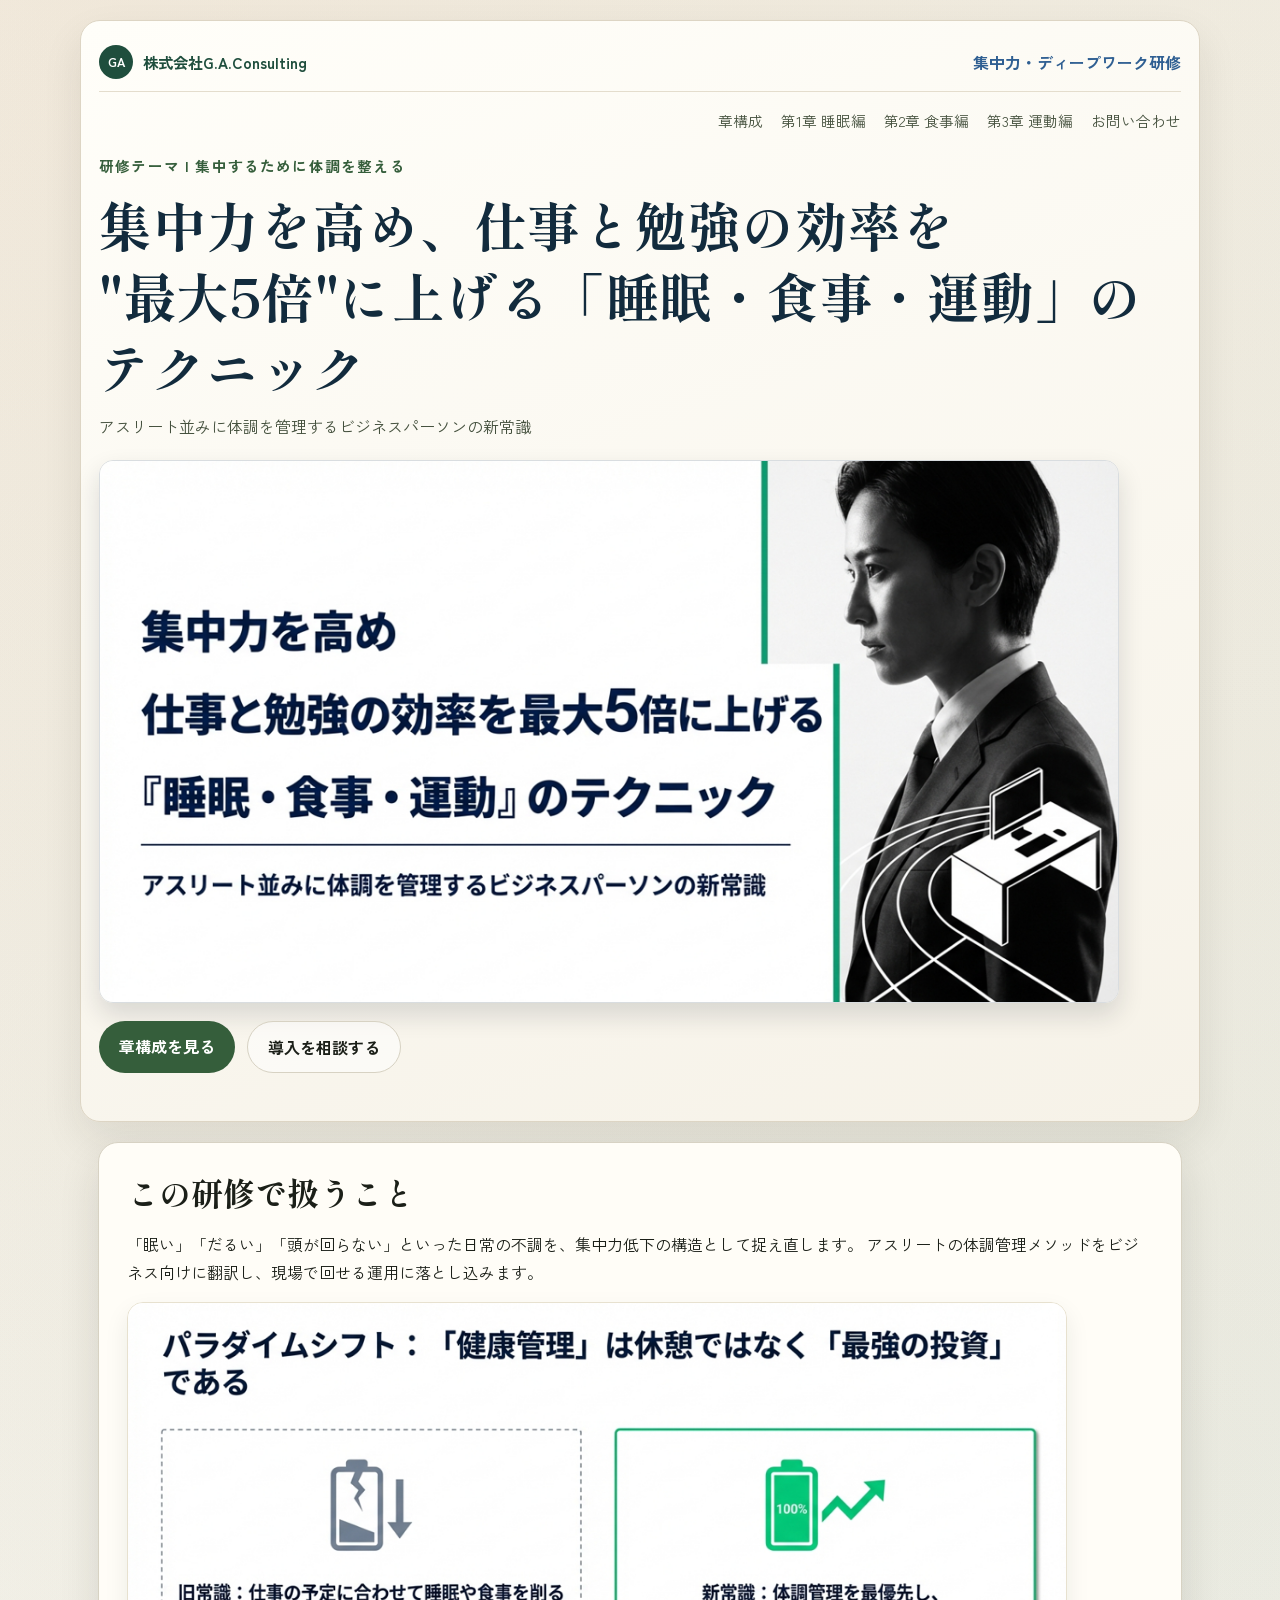
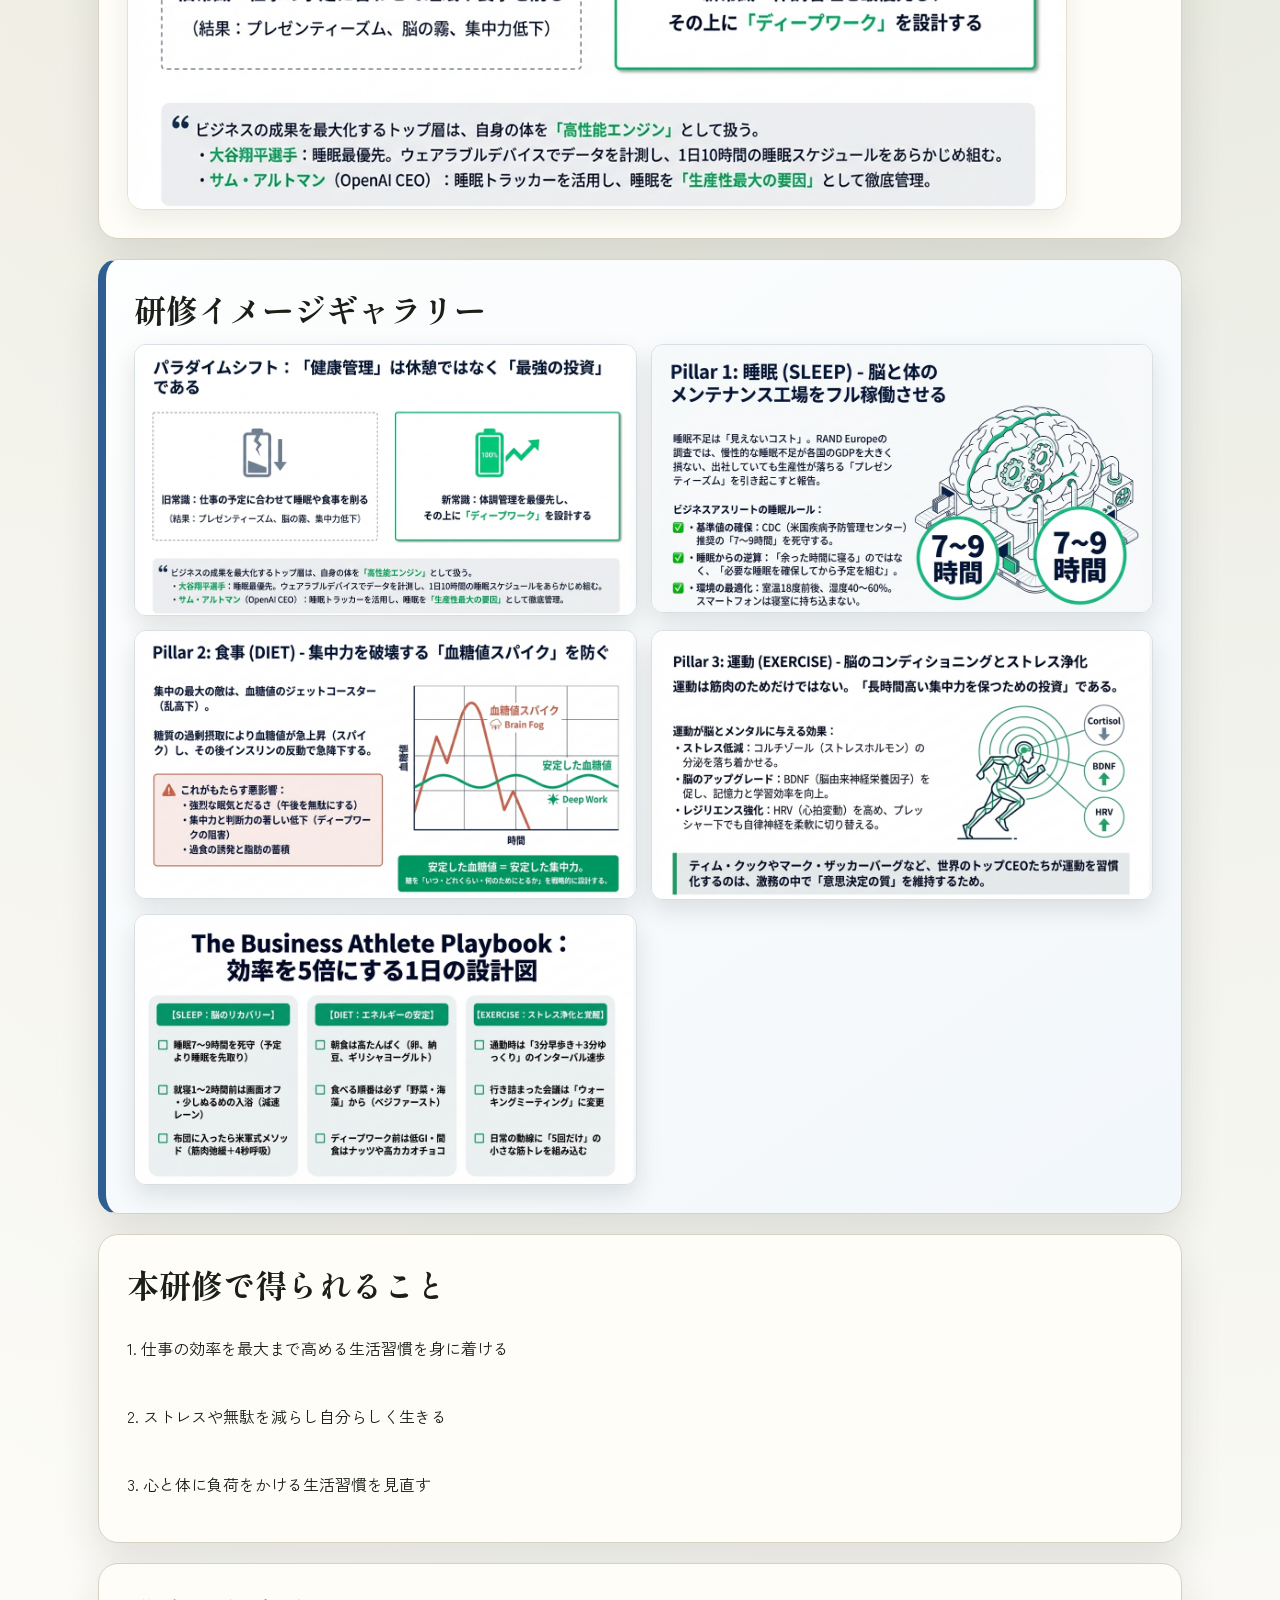
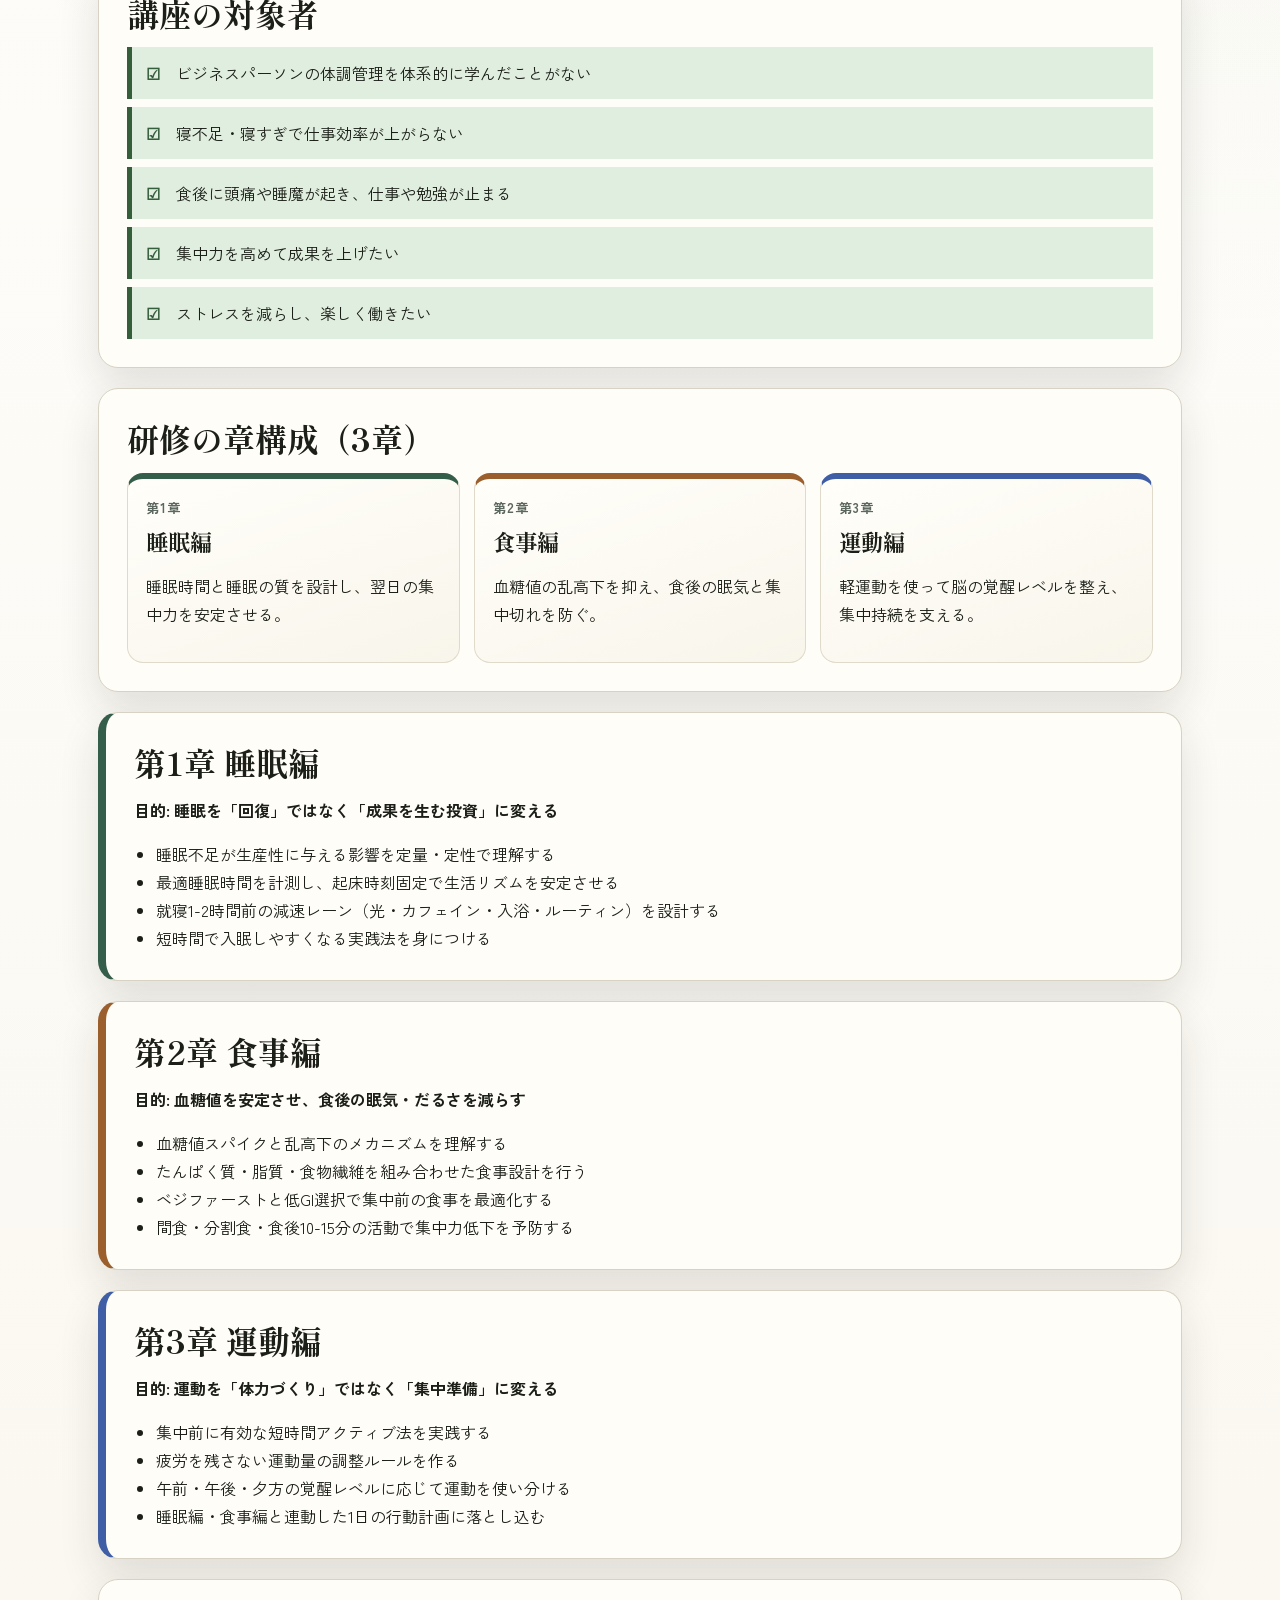
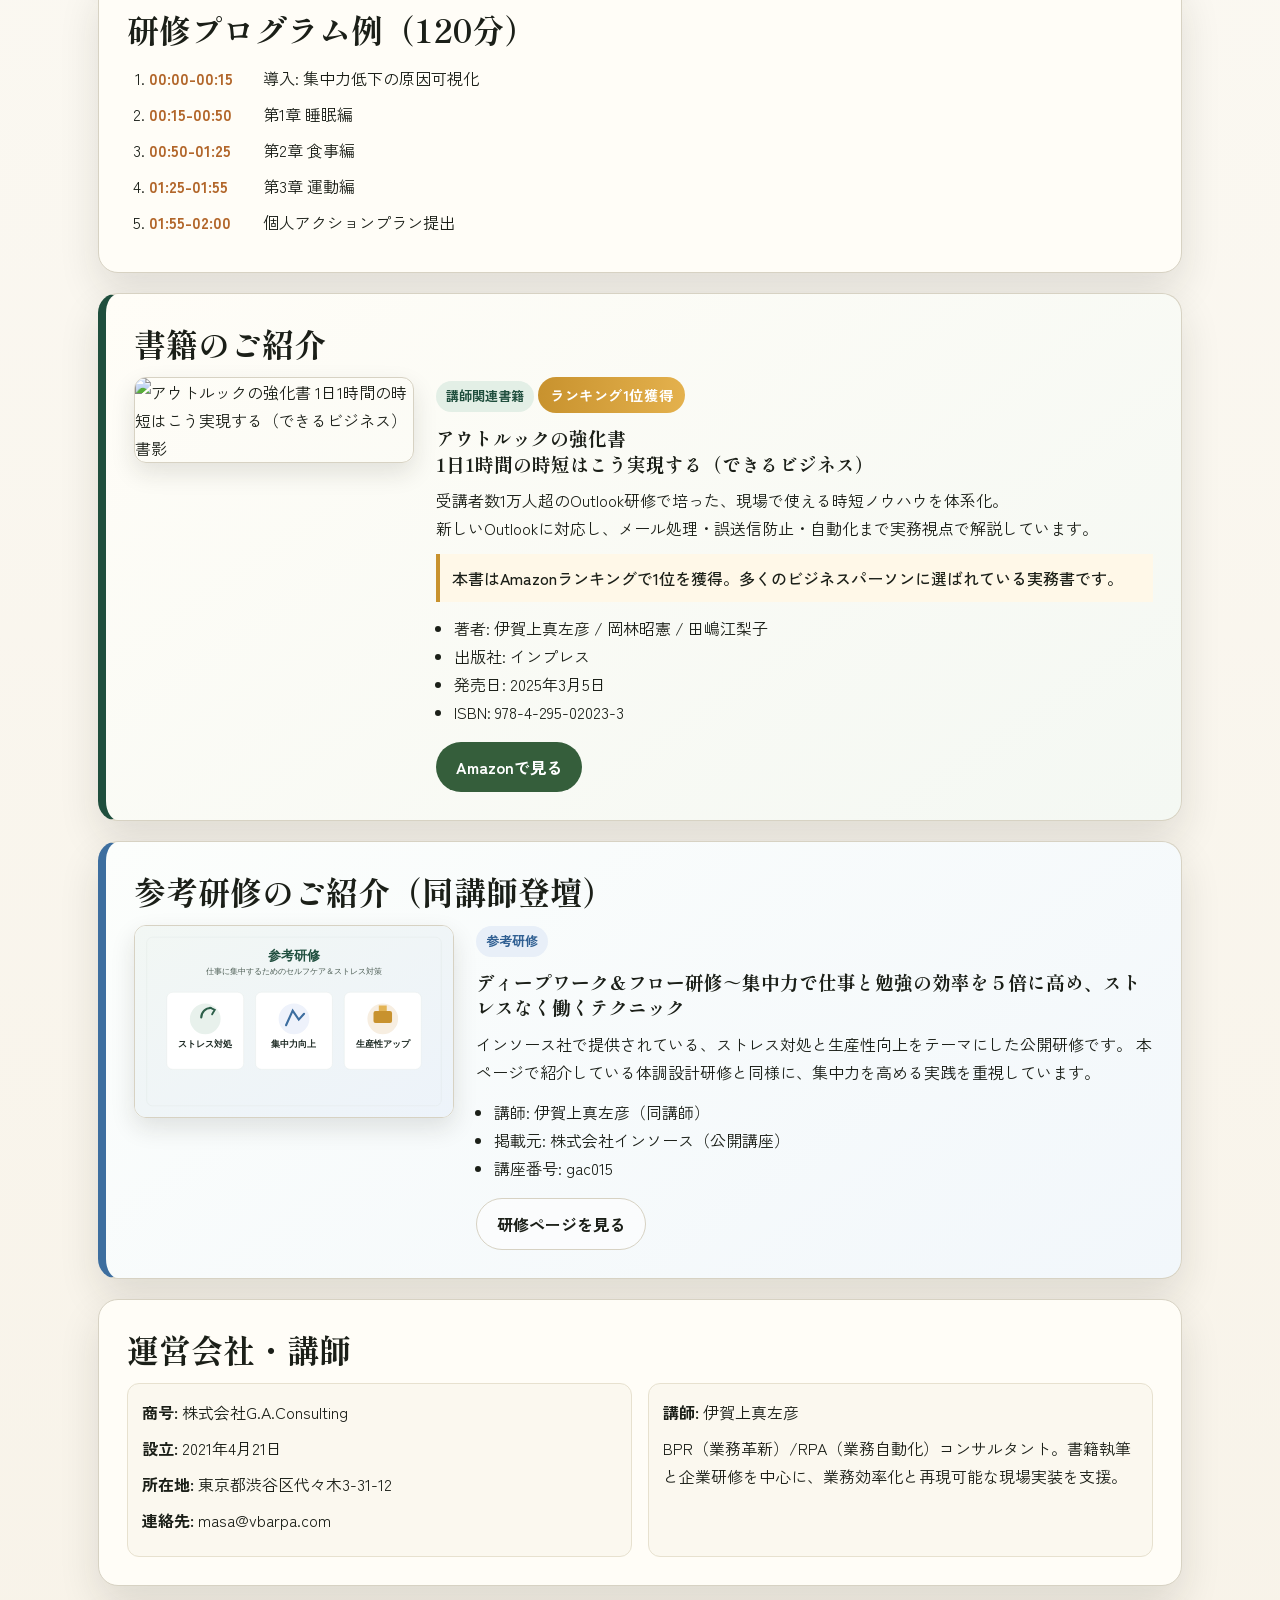
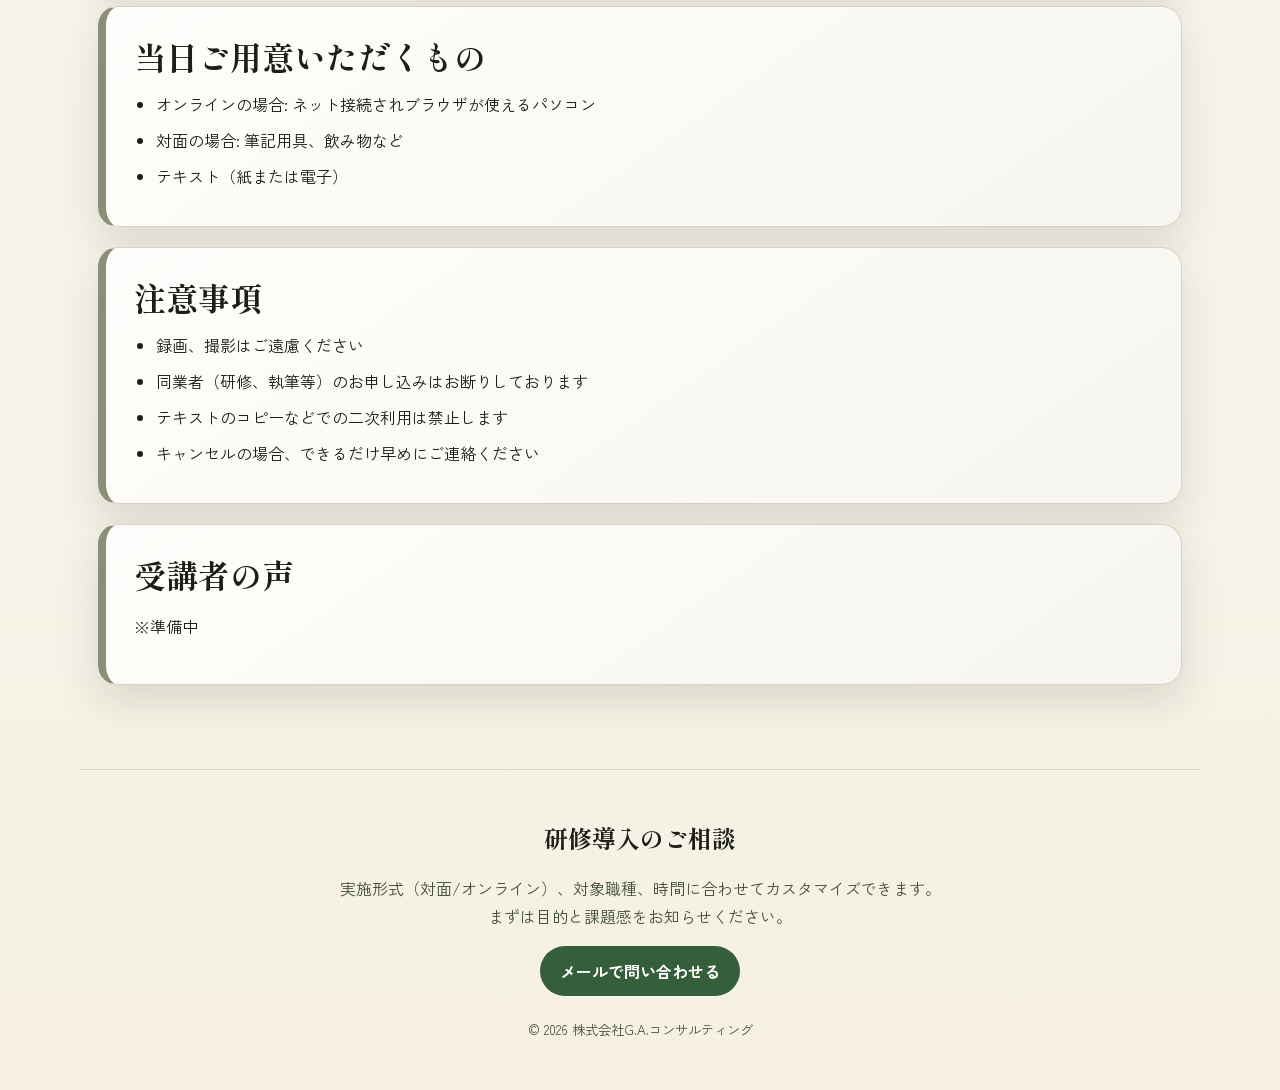
==== commit f8e23584: "Update training page content" ====
--- a/index.html
+++ b/index.html
@@ -190,7 +190,7 @@
           </div>
           <div class="ref-body">
             <p class="ref-label">参考研修</p>
-            <h3>仕事に集中するためのセルフケア＆ストレス対策研修（gac015）</h3>
+            <h3>ディープワーク＆フロー研修～集中力で仕事と勉強の効率を５倍に高め、ストレスなく働くテクニック</h3>
             <p>
               インソース社で提供されている、ストレス対処と生産性向上をテーマにした公開研修です。
               本ページで紹介している体調設計研修と同様に、集中力を高める実践を重視しています。
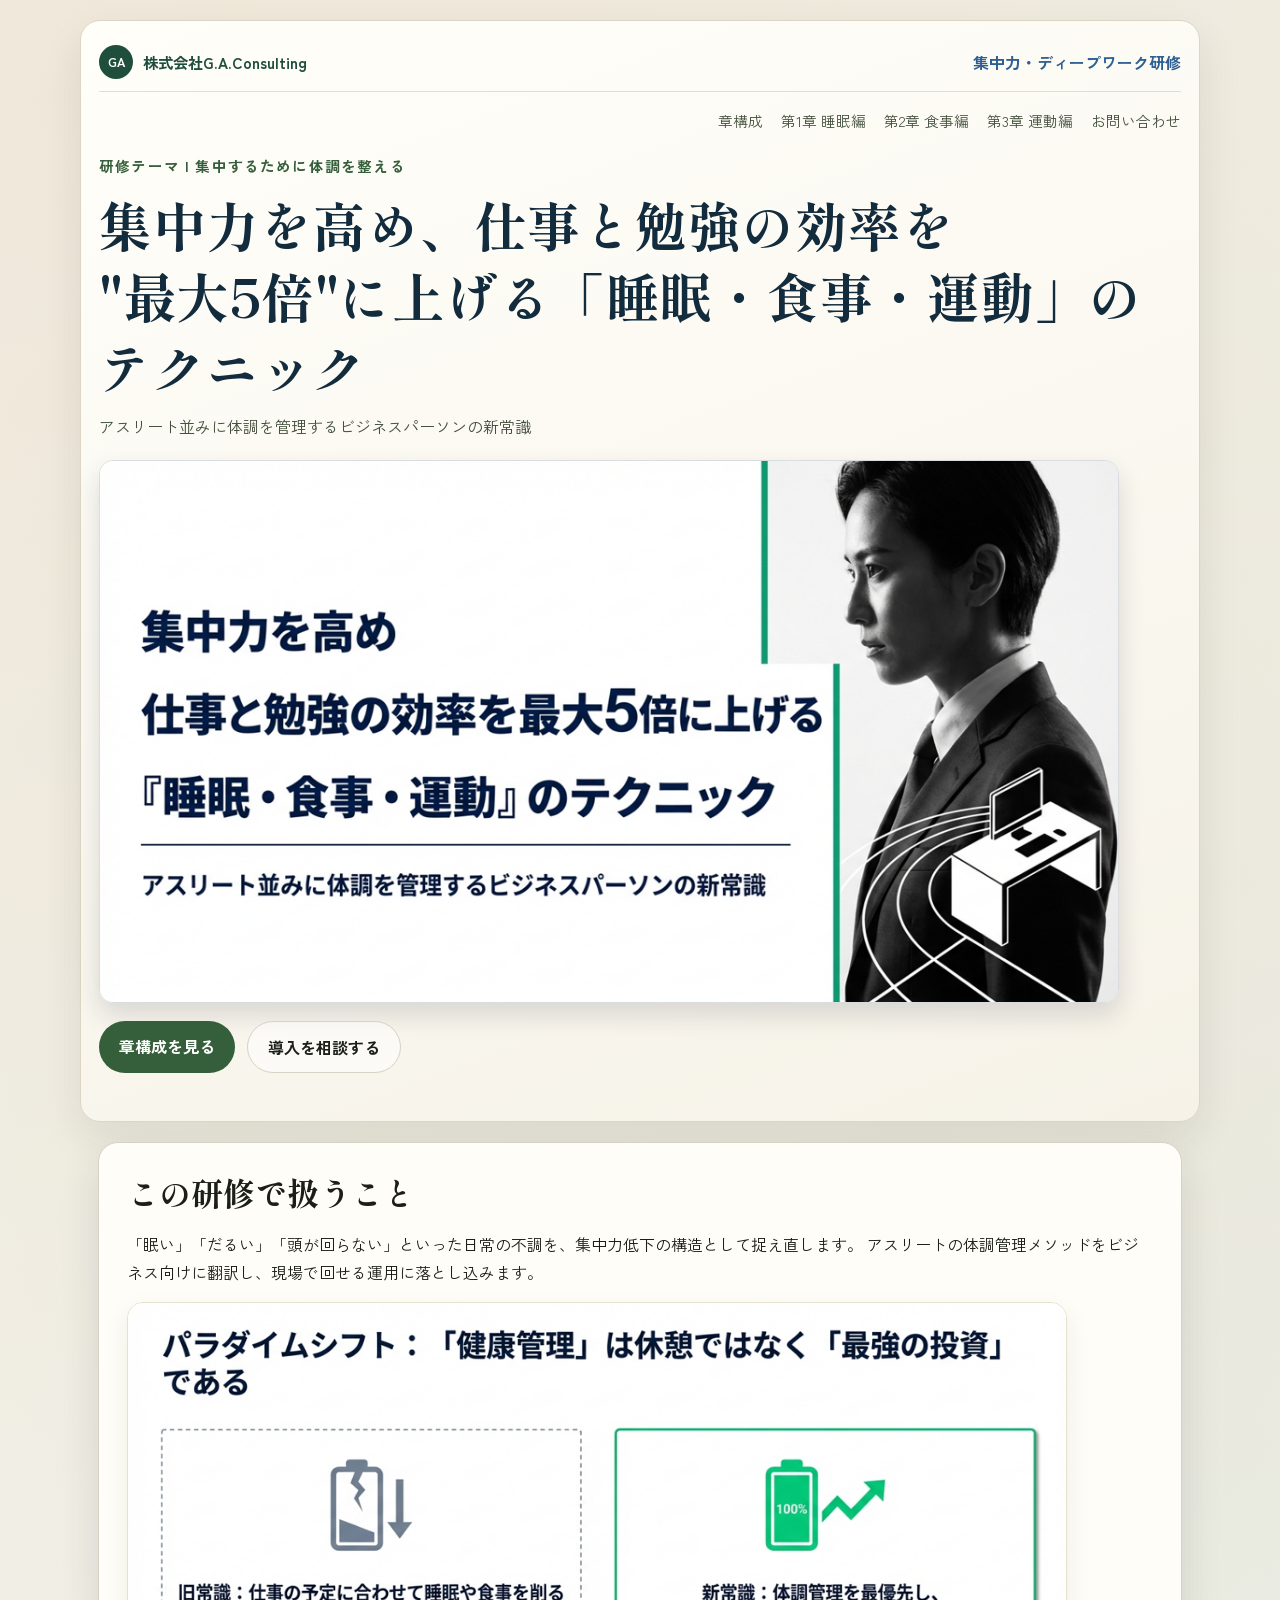
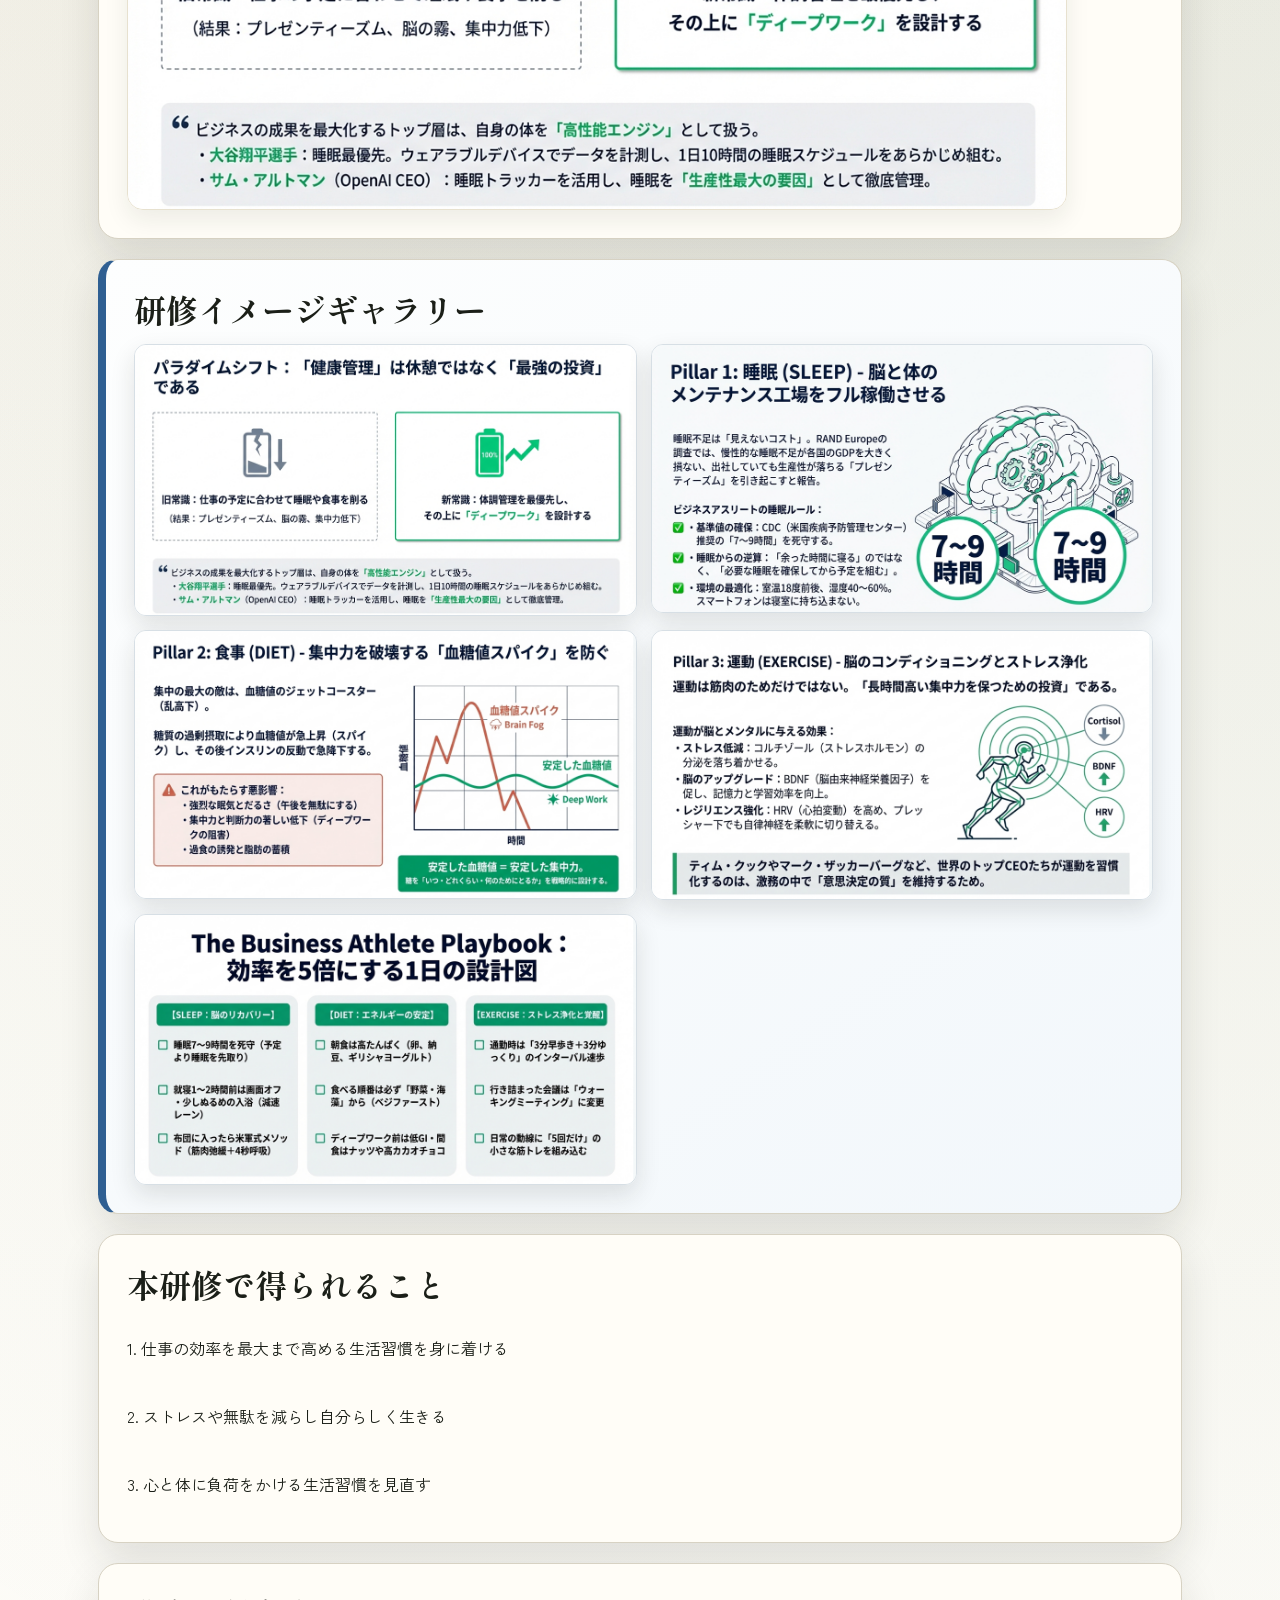
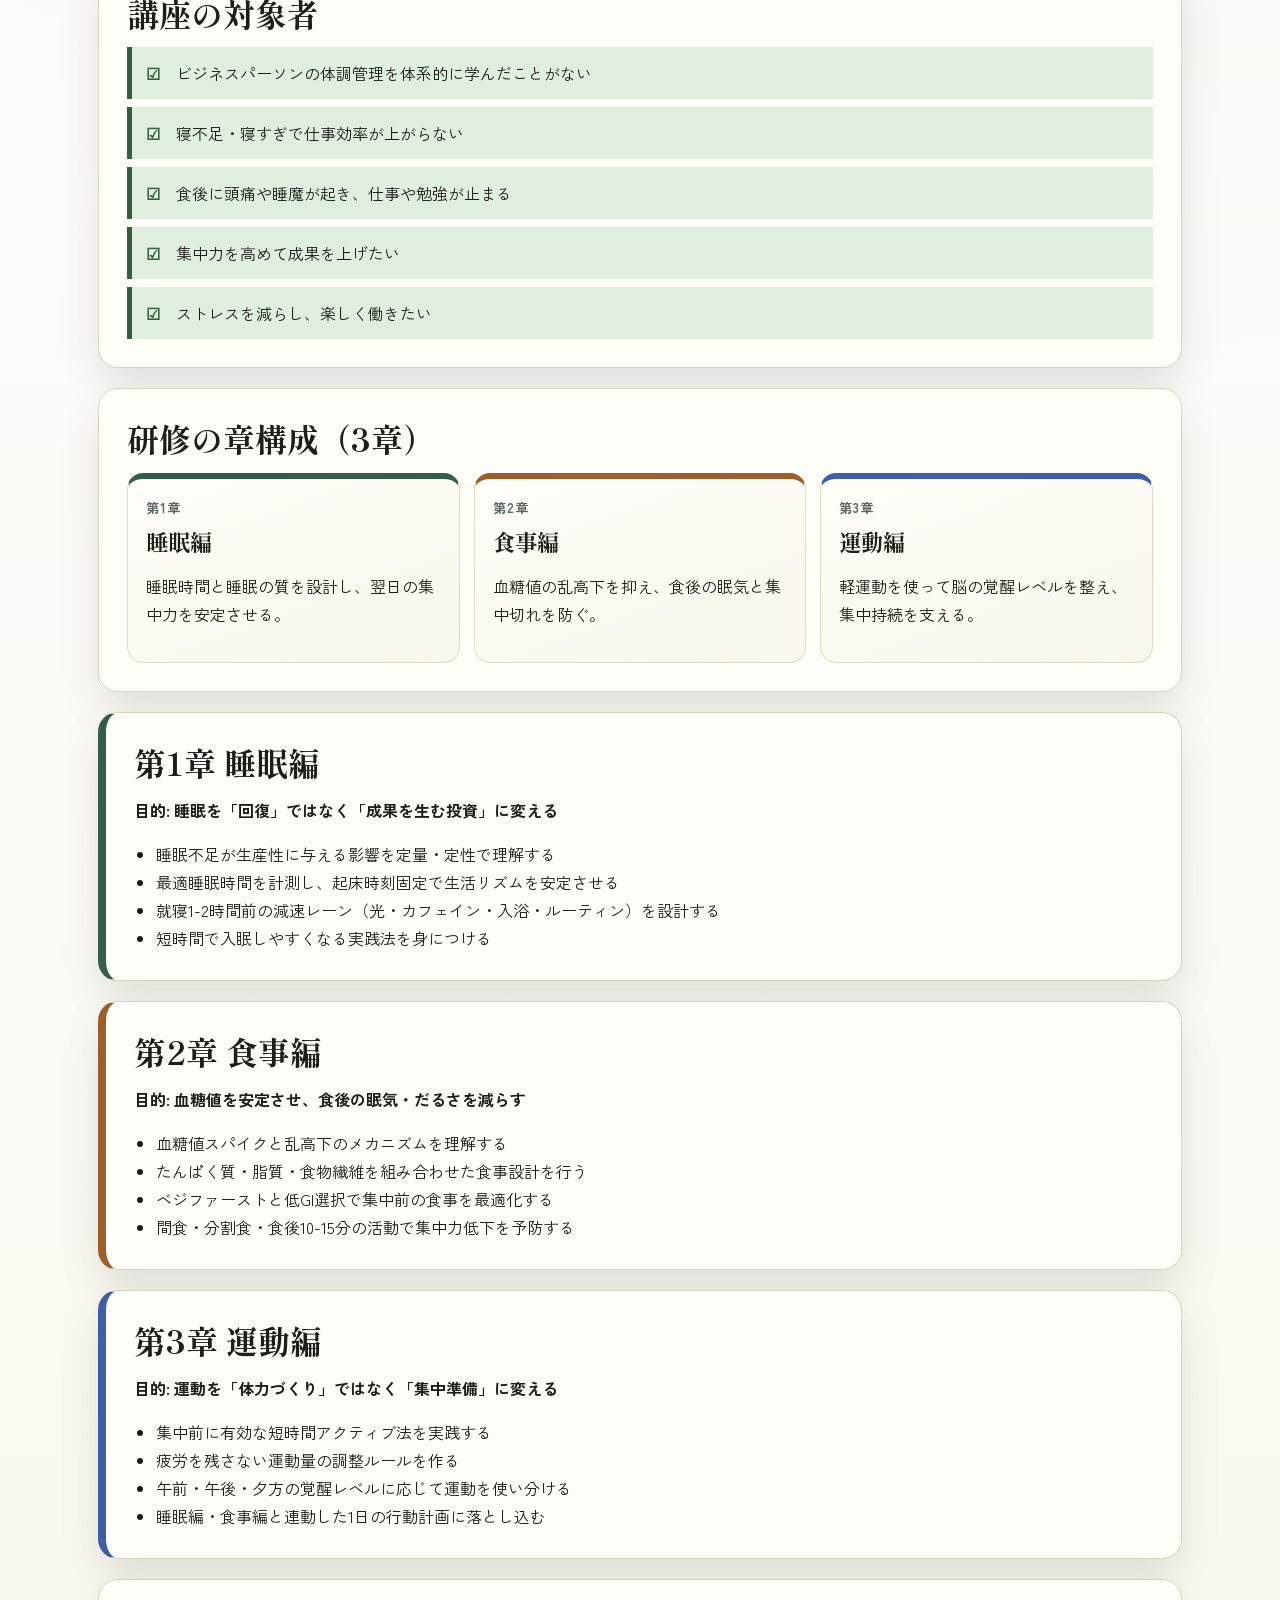
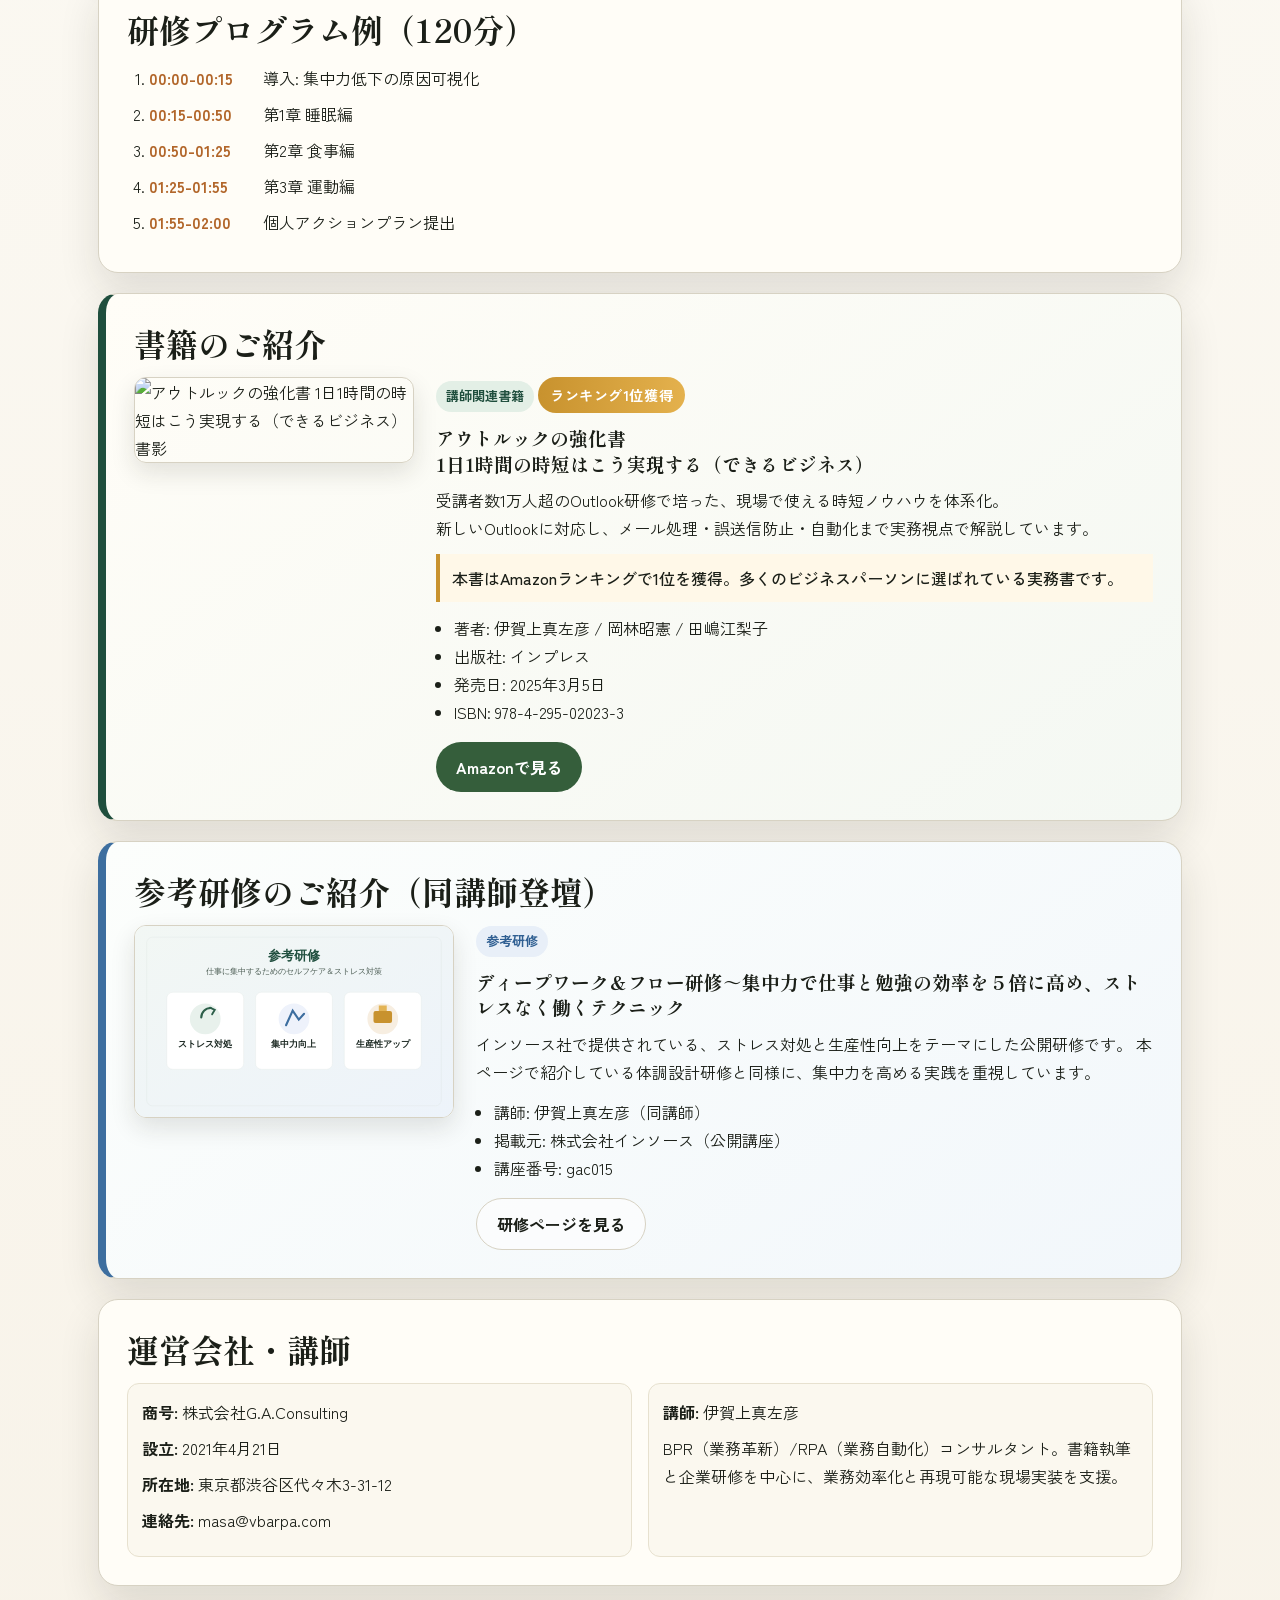
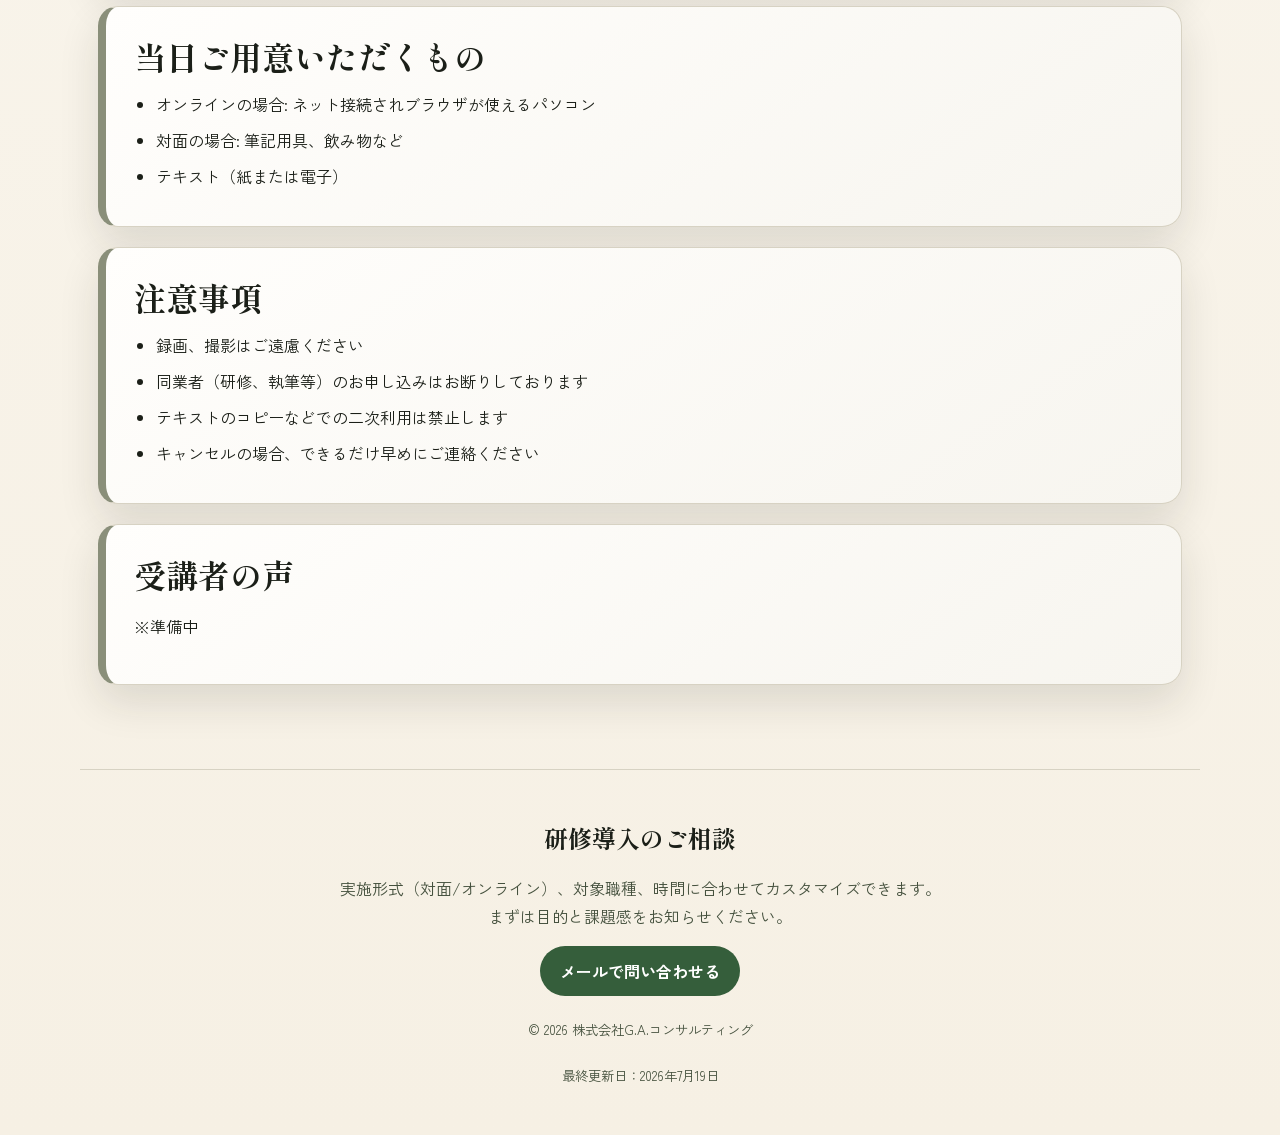
==== commit c98c37ba: "Add last updated date" ====
--- a/index.html
+++ b/index.html
@@ -16,11 +16,11 @@
   <body>
     <header class="hero">
       <div class="site-bar">
-        <a class="site-logo" href="https://www.vbarpa.com/" target="_blank" rel="noreferrer">
+        <a class="site-logo" href="https://main.vbarpa.com/Potal/" target="_blank" rel="noreferrer">
           <span class="logo-mark">GA</span>
           <span class="logo-text">株式会社G.A.Consulting</span>
         </a>
-        <a class="site-link" href="https://www.vbarpa.com/" target="_blank" rel="noreferrer">集中力・ディープワーク研修</a>
+        <a class="site-link" href="https://main.vbarpa.com/Potal/" target="_blank" rel="noreferrer">集中力・ディープワーク研修</a>
       </div>
 
       <nav class="top-nav">
@@ -256,7 +256,9 @@
       </p>
       <a class="button primary" href="mailto:masa@vbarpa.com">メールで問い合わせる</a>
       <small>© 2026 株式会社G.A.コンサルティング</small>
+      <small>最終更新日：2026年7月19日</small>
     </footer>
   </body>
 </html>
 
+
